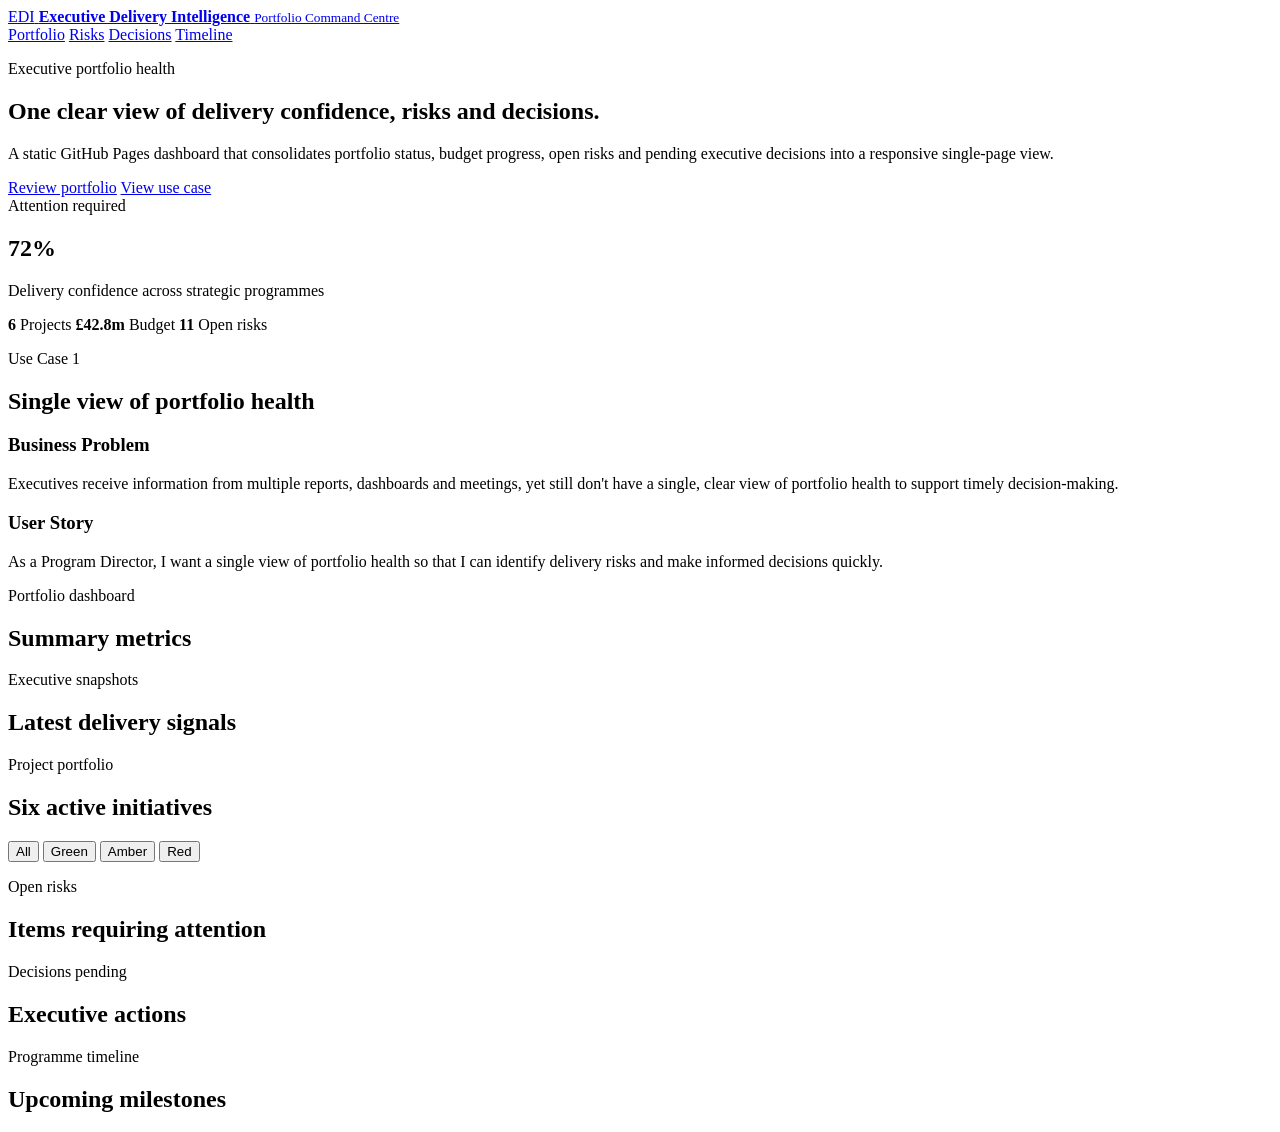
==== index.html @ 8d5a922e "Create index.html" ====
<!DOCTYPE html>
<html lang="en">
<head>
  <meta charset="UTF-8" />
  <meta name="viewport" content="width=device-width, initial-scale=1.0" />
  <title>Executive Delivery Intelligence</title>
  <link rel="preconnect" href="https://fonts.googleapis.com" />
  <link rel="preconnect" href="https://fonts.gstatic.com" crossorigin />
  <link href="https://fonts.googleapis.com/css2?family=Inter:wght@400;500;600;700;800&display=swap" rel="stylesheet" />
  <link rel="stylesheet" href="styles.css" />
</head>
<body>
  <div class="app-shell">
    <header class="executive-header">
      <nav class="top-nav" aria-label="Primary navigation">
        <a class="brand" href="#top" aria-label="Executive Delivery Intelligence home">
          <span class="brand-mark">EDI</span>
          <span>
            <strong>Executive Delivery Intelligence</strong>
            <small>Portfolio Command Centre</small>
          </span>
        </a>
        <div class="nav-links">
          <a href="#portfolio">Portfolio</a>
          <a href="#risks">Risks</a>
          <a href="#decisions">Decisions</a>
          <a href="#timeline">Timeline</a>
        </div>
      </nav>

      <section id="top" class="hero">
        <div class="hero-copy">
          <p class="eyebrow">Executive portfolio health</p>
          <h1>One clear view of delivery confidence, risks and decisions.</h1>
          <p class="hero-text">A static GitHub Pages dashboard that consolidates portfolio status, budget progress, open risks and pending executive decisions into a responsive single-page view.</p>
          <div class="hero-actions">
            <a class="button primary" href="#portfolio">Review portfolio</a>
            <a class="button secondary" href="#use-case">View use case</a>
          </div>
        </div>
        <aside class="hero-panel" aria-label="Executive health summary">
          <span class="status-pill amber">Attention required</span>
          <h2>72%</h2>
          <p>Delivery confidence across strategic programmes</p>
          <div class="mini-grid">
            <span><strong>6</strong> Projects</span>
            <span><strong>£42.8m</strong> Budget</span>
            <span><strong>11</strong> Open risks</span>
          </div>
        </aside>
      </section>
    </header>

    <main>
      <section id="use-case" class="use-case card">
        <div>
          <p class="eyebrow">Use Case 1</p>
          <h2>Single view of portfolio health</h2>
        </div>
        <div class="use-case-grid">
          <article>
            <h3>Business Problem</h3>
            <p>Executives receive information from multiple reports, dashboards and meetings, yet still don't have a single, clear view of portfolio health to support timely decision-making.</p>
          </article>
          <article>
            <h3>User Story</h3>
            <p>As a Program Director, I want a single view of portfolio health so that I can identify delivery risks and make informed decisions quickly.</p>
          </article>
        </div>
      </section>

      <section id="portfolio" class="section-block">
        <div class="section-heading">
          <p class="eyebrow">Portfolio dashboard</p>
          <h2>Summary metrics</h2>
        </div>
        <div id="summaryMetrics" class="metrics-grid" aria-live="polite"></div>
      </section>

      <section class="section-block">
        <div class="section-heading">
          <p class="eyebrow">Executive snapshots</p>
          <h2>Latest delivery signals</h2>
        </div>
        <div id="snapshotCards" class="snapshot-grid"></div>
      </section>

      <section class="section-block">
        <div class="section-heading with-actions">
          <div>
            <p class="eyebrow">Project portfolio</p>
            <h2>Six active initiatives</h2>
          </div>
          <div class="rag-tabs" role="tablist" aria-label="Filter projects by RAG status">
            <button class="tab active" type="button" data-filter="all">All</button>
            <button class="tab" type="button" data-filter="green">Green</button>
            <button class="tab" type="button" data-filter="amber">Amber</button>
            <button class="tab" type="button" data-filter="red">Red</button>
          </div>
        </div>
        <div id="projectCards" class="projects-grid"></div>
      </section>

      <section class="two-column">
        <section id="risks" class="card list-card">
          <div class="section-heading compact">
            <p class="eyebrow">Open risks</p>
            <h2>Items requiring attention</h2>
          </div>
          <div id="riskList" class="stacked-list"></div>
        </section>

        <section id="decisions" class="card list-card">
          <div class="section-heading compact">
            <p class="eyebrow">Decisions pending</p>
            <h2>Executive actions</h2>
          </div>
          <div id="decisionList" class="stacked-list"></div>
        </section>
      </section>

      <section id="timeline" class="section-block card">
        <div class="section-heading compact">
          <p class="eyebrow">Programme timeline</p>
          <h2>Upcoming milestones</h2>
        </div>
        <div id="timelineList" class="timeline"></div>
      </section>
    </main>
  </div>

  <script src="script.js"></script>
</body>
</html>
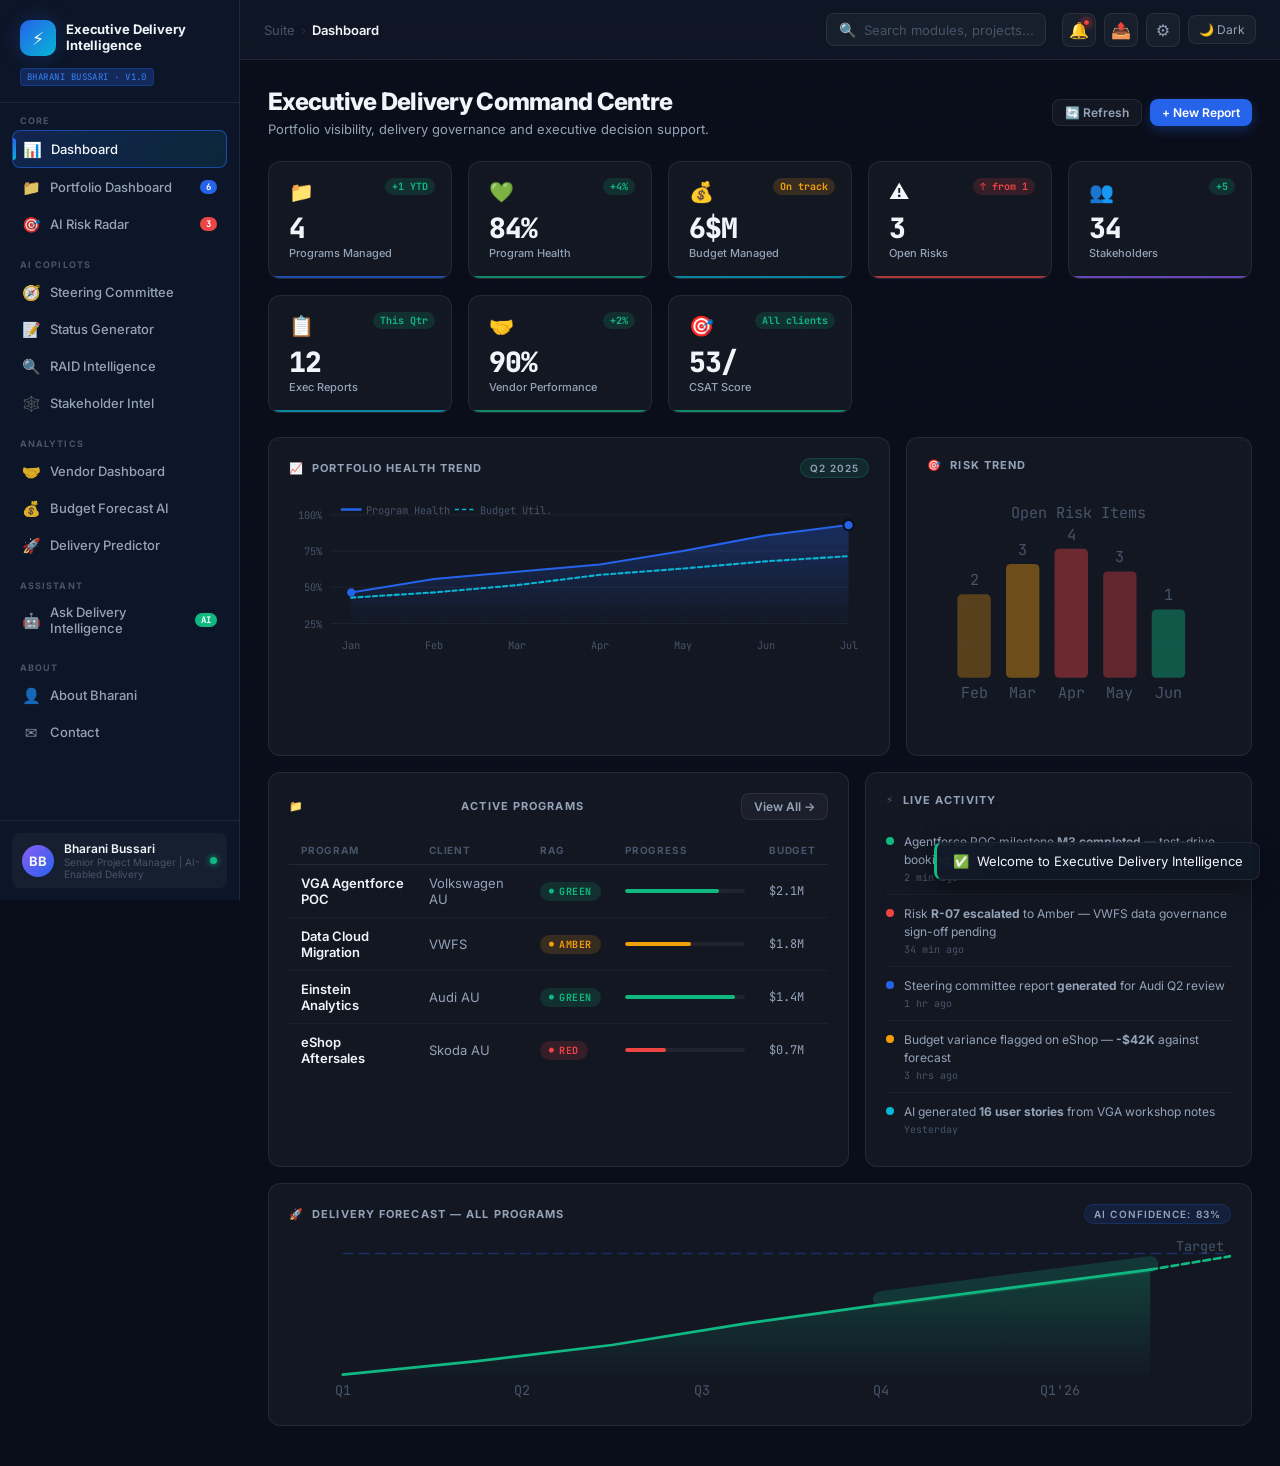
==== commit 636638f2: "Add files via upload" ====
--- a/index.html
+++ b/index.html
@@ -1,134 +1,3628 @@
 <!DOCTYPE html>
 <html lang="en">
 <head>
-  <meta charset="UTF-8" />
-  <meta name="viewport" content="width=device-width, initial-scale=1.0" />
-  <title>Executive Delivery Intelligence</title>
-  <link rel="preconnect" href="https://fonts.googleapis.com" />
-  <link rel="preconnect" href="https://fonts.gstatic.com" crossorigin />
-  <link href="https://fonts.googleapis.com/css2?family=Inter:wght@400;500;600;700;800&display=swap" rel="stylesheet" />
-  <link rel="stylesheet" href="styles.css" />
+<meta charset="UTF-8">
+<meta name="viewport" content="width=device-width, initial-scale=1.0">
+<title>Executive Delivery Intelligence | Bharani Bussari</title>
+<link rel="preconnect" href="https://fonts.googleapis.com">
+<link rel="preconnect" href="https://fonts.gstatic.com" crossorigin>
+<link href="https://fonts.googleapis.com/css2?family=Inter:wght@300;400;500;600;700;800&family=JetBrains+Mono:wght@400;500;700&display=swap" rel="stylesheet">
+<style>
+/* ============================================================
+   EXECUTIVE DELIVERY INTELLIGENCE
+   Design System — Token Definitions
+   ============================================================ */
+:root {
+  /* Palette */
+  --bg-base:        #0A0E1A;
+  --bg-surface:     #111827;
+  --bg-sidebar:     #0D1628;
+  --bg-card:        rgba(255,255,255,0.04);
+  --bg-card-hover:  rgba(255,255,255,0.07);
+  --bg-glass:       rgba(17, 24, 39, 0.8);
+  --border:         rgba(255,255,255,0.08);
+  --border-active:  rgba(37,99,235,0.6);
+
+  --primary:        #2563EB;
+  --primary-light:  #3B82F6;
+  --primary-glow:   rgba(37,99,235,0.25);
+  --accent:         #06B6D4;
+  --accent-glow:    rgba(6,182,212,0.2);
+  --success:        #10B981;
+  --warning:        #F59E0B;
+  --danger:         #EF4444;
+  --purple:         #8B5CF6;
+
+  /* Text */
+  --text-primary:   #F1F5F9;
+  --text-secondary: #94A3B8;
+  --text-muted:     #475569;
+  --text-accent:    #06B6D4;
+
+  /* Layout */
+  --sidebar-w:      240px;
+  --topbar-h:       60px;
+  --radius:         12px;
+  --radius-sm:      8px;
+  --radius-lg:      16px;
+
+  /* Transitions */
+  --transition:     0.2s ease;
+  --transition-slow: 0.4s ease;
+
+  /* Font */
+  --font-ui:        'Inter', system-ui, sans-serif;
+  --font-mono:      'JetBrains Mono', monospace;
+}
+
+/* ============================================================
+   RESET & BASE
+   ============================================================ */
+*, *::before, *::after { box-sizing: border-box; margin: 0; padding: 0; }
+html { scroll-behavior: smooth; }
+body {
+  font-family: var(--font-ui);
+  background: var(--bg-base);
+  color: var(--text-primary);
+  min-height: 100vh;
+  overflow-x: hidden;
+}
+
+/* Animated grid background */
+body::before {
+  content: '';
+  position: fixed;
+  inset: 0;
+  background-image:
+    linear-gradient(rgba(37,99,235,0.03) 1px, transparent 1px),
+    linear-gradient(90deg, rgba(37,99,235,0.03) 1px, transparent 1px);
+  background-size: 40px 40px;
+  z-index: 0;
+  pointer-events: none;
+}
+
+/* ============================================================
+   SIDEBAR
+   ============================================================ */
+.sidebar {
+  position: fixed;
+  top: 0; left: 0;
+  width: var(--sidebar-w);
+  height: 100vh;
+  background: var(--bg-sidebar);
+  border-right: 1px solid var(--border);
+  display: flex;
+  flex-direction: column;
+  z-index: 100;
+  overflow-y: auto;
+  overflow-x: hidden;
+  transition: transform var(--transition-slow);
+}
+
+/* Sidebar brand */
+.sidebar-brand {
+  padding: 20px 20px 16px;
+  border-bottom: 1px solid var(--border);
+  flex-shrink: 0;
+}
+.brand-logo {
+  display: flex;
+  align-items: center;
+  gap: 10px;
+  margin-bottom: 6px;
+}
+.brand-icon {
+  width: 36px; height: 36px;
+  background: linear-gradient(135deg, var(--primary), var(--accent));
+  border-radius: 10px;
+  display: flex; align-items: center; justify-content: center;
+  font-size: 18px;
+  flex-shrink: 0;
+  box-shadow: 0 0 20px var(--primary-glow);
+}
+.brand-name {
+  font-size: 13px;
+  font-weight: 700;
+  color: var(--text-primary);
+  line-height: 1.2;
+  letter-spacing: -0.01em;
+}
+.brand-sub {
+  font-size: 10px;
+  color: var(--text-muted);
+  letter-spacing: 0.05em;
+  text-transform: uppercase;
+  font-weight: 500;
+}
+.brand-tag {
+  display: inline-block;
+  font-size: 9px;
+  font-family: var(--font-mono);
+  background: var(--primary-glow);
+  color: var(--primary-light);
+  border: 1px solid rgba(37,99,235,0.3);
+  border-radius: 4px;
+  padding: 2px 6px;
+  margin-top: 6px;
+  letter-spacing: 0.05em;
+  text-transform: uppercase;
+}
+
+/* Nav sections */
+.nav-section {
+  padding: 12px 12px 4px;
+}
+.nav-section-label {
+  font-size: 9px;
+  font-weight: 700;
+  color: var(--text-muted);
+  letter-spacing: 0.12em;
+  text-transform: uppercase;
+  padding: 0 8px;
+  margin-bottom: 4px;
+}
+
+.nav-item {
+  display: flex;
+  align-items: center;
+  gap: 10px;
+  padding: 9px 10px;
+  border-radius: var(--radius-sm);
+  cursor: pointer;
+  transition: all var(--transition);
+  color: var(--text-secondary);
+  font-size: 13px;
+  font-weight: 500;
+  position: relative;
+  margin-bottom: 1px;
+  user-select: none;
+}
+.nav-item:hover {
+  background: var(--bg-card-hover);
+  color: var(--text-primary);
+}
+.nav-item.active {
+  background: linear-gradient(135deg, rgba(37,99,235,0.2), rgba(6,182,212,0.1));
+  color: var(--text-primary);
+  border: 1px solid var(--border-active);
+}
+.nav-item.active::before {
+  content: '';
+  position: absolute;
+  left: 0; top: 20%; bottom: 20%;
+  width: 3px;
+  background: linear-gradient(to bottom, var(--primary), var(--accent));
+  border-radius: 0 3px 3px 0;
+}
+.nav-icon {
+  width: 18px;
+  height: 18px;
+  display: flex;
+  align-items: center;
+  justify-content: center;
+  font-size: 15px;
+  flex-shrink: 0;
+  opacity: 0.85;
+}
+.nav-item.active .nav-icon { opacity: 1; }
+.nav-badge {
+  margin-left: auto;
+  background: var(--danger);
+  color: white;
+  font-size: 9px;
+  font-weight: 700;
+  padding: 1px 6px;
+  border-radius: 10px;
+  font-family: var(--font-mono);
+}
+.nav-badge.blue { background: var(--primary); }
+.nav-badge.green { background: var(--success); }
+
+/* Sidebar footer */
+.sidebar-footer {
+  margin-top: auto;
+  padding: 12px;
+  border-top: 1px solid var(--border);
+  flex-shrink: 0;
+}
+.user-card {
+  display: flex;
+  align-items: center;
+  gap: 10px;
+  padding: 8px 10px;
+  border-radius: var(--radius-sm);
+  background: var(--bg-card);
+  cursor: pointer;
+  transition: background var(--transition);
+}
+.user-card:hover { background: var(--bg-card-hover); }
+.user-avatar {
+  width: 32px; height: 32px;
+  border-radius: 50%;
+  background: linear-gradient(135deg, var(--purple), var(--primary));
+  display: flex; align-items: center; justify-content: center;
+  font-size: 13px;
+  font-weight: 700;
+  flex-shrink: 0;
+}
+.user-info { flex: 1; min-width: 0; }
+.user-name {
+  font-size: 12px;
+  font-weight: 600;
+  color: var(--text-primary);
+  white-space: nowrap;
+  overflow: hidden;
+  text-overflow: ellipsis;
+}
+.user-role {
+  font-size: 10px;
+  color: var(--text-muted);
+}
+.user-status {
+  width: 7px; height: 7px;
+  border-radius: 50%;
+  background: var(--success);
+  box-shadow: 0 0 6px var(--success);
+  flex-shrink: 0;
+}
+
+/* ============================================================
+   TOPBAR
+   ============================================================ */
+.topbar {
+  position: fixed;
+  top: 0;
+  left: var(--sidebar-w);
+  right: 0;
+  height: var(--topbar-h);
+  background: var(--bg-glass);
+  backdrop-filter: blur(12px);
+  -webkit-backdrop-filter: blur(12px);
+  border-bottom: 1px solid var(--border);
+  display: flex;
+  align-items: center;
+  padding: 0 24px;
+  gap: 16px;
+  z-index: 90;
+}
+
+.topbar-breadcrumb {
+  display: flex;
+  align-items: center;
+  gap: 6px;
+  font-size: 13px;
+  color: var(--text-muted);
+  flex: 1;
+}
+.breadcrumb-sep { opacity: 0.4; }
+.breadcrumb-current {
+  color: var(--text-primary);
+  font-weight: 600;
+}
+
+.topbar-search {
+  display: flex;
+  align-items: center;
+  gap: 8px;
+  background: var(--bg-card);
+  border: 1px solid var(--border);
+  border-radius: var(--radius-sm);
+  padding: 7px 12px;
+  width: 220px;
+  cursor: text;
+  transition: border-color var(--transition);
+}
+.topbar-search:focus-within { border-color: var(--primary); }
+.topbar-search input {
+  background: none;
+  border: none;
+  outline: none;
+  color: var(--text-primary);
+  font-family: var(--font-ui);
+  font-size: 13px;
+  width: 100%;
+}
+.topbar-search input::placeholder { color: var(--text-muted); }
+.search-icon { color: var(--text-muted); font-size: 14px; }
+
+.topbar-actions {
+  display: flex;
+  align-items: center;
+  gap: 8px;
+}
+.topbar-btn {
+  position: relative;
+  width: 34px; height: 34px;
+  border-radius: var(--radius-sm);
+  background: var(--bg-card);
+  border: 1px solid var(--border);
+  display: flex; align-items: center; justify-content: center;
+  cursor: pointer;
+  font-size: 16px;
+  transition: all var(--transition);
+  color: var(--text-secondary);
+}
+.topbar-btn:hover {
+  background: var(--bg-card-hover);
+  color: var(--text-primary);
+  border-color: var(--border-active);
+}
+.notif-dot {
+  position: absolute;
+  top: 5px; right: 5px;
+  width: 7px; height: 7px;
+  background: var(--danger);
+  border-radius: 50%;
+  border: 1.5px solid var(--bg-surface);
+  box-shadow: 0 0 6px var(--danger);
+}
+
+.dark-toggle {
+  display: flex;
+  align-items: center;
+  gap: 6px;
+  padding: 6px 10px;
+  border-radius: var(--radius-sm);
+  background: var(--bg-card);
+  border: 1px solid var(--border);
+  cursor: pointer;
+  font-size: 12px;
+  color: var(--text-secondary);
+  transition: all var(--transition);
+  font-family: var(--font-ui);
+}
+.dark-toggle:hover { color: var(--text-primary); border-color: var(--border-active); }
+
+/* ============================================================
+   MAIN CONTENT
+   ============================================================ */
+.main {
+  margin-left: var(--sidebar-w);
+  padding-top: var(--topbar-h);
+  min-height: 100vh;
+  position: relative;
+  z-index: 1;
+}
+
+.page {
+  display: none;
+  padding: 28px 28px 40px;
+  animation: pageIn 0.3s ease;
+}
+.page.active { display: block; }
+@keyframes pageIn {
+  from { opacity: 0; transform: translateY(8px); }
+  to   { opacity: 1; transform: translateY(0); }
+}
+
+/* Page header */
+.page-header {
+  margin-bottom: 24px;
+}
+.page-title {
+  font-size: 24px;
+  font-weight: 800;
+  color: var(--text-primary);
+  letter-spacing: -0.03em;
+  line-height: 1.2;
+}
+.page-subtitle {
+  font-size: 13px;
+  color: var(--text-secondary);
+  margin-top: 4px;
+}
+
+/* ============================================================
+   CARDS
+   ============================================================ */
+.card {
+  background: var(--bg-card);
+  border: 1px solid var(--border);
+  border-radius: var(--radius);
+  padding: 20px;
+  transition: all var(--transition);
+  position: relative;
+  overflow: hidden;
+}
+.card:hover {
+  border-color: rgba(255,255,255,0.12);
+  background: var(--bg-card-hover);
+}
+.card-title {
+  font-size: 11px;
+  font-weight: 700;
+  letter-spacing: 0.1em;
+  text-transform: uppercase;
+  color: var(--text-muted);
+  margin-bottom: 16px;
+  display: flex;
+  align-items: center;
+  gap: 8px;
+}
+.card-title span { color: var(--text-secondary); }
+
+/* ============================================================
+   KPI CARDS
+   ============================================================ */
+.kpi-grid {
+  display: grid;
+  grid-template-columns: repeat(auto-fill, minmax(180px, 1fr));
+  gap: 16px;
+  margin-bottom: 24px;
+}
+
+.kpi-card {
+  background: var(--bg-card);
+  border: 1px solid var(--border);
+  border-radius: var(--radius);
+  padding: 18px 20px;
+  position: relative;
+  overflow: hidden;
+  transition: all var(--transition);
+  cursor: default;
+}
+.kpi-card::after {
+  content: '';
+  position: absolute;
+  bottom: 0; left: 0; right: 0;
+  height: 2px;
+  background: var(--kpi-color, var(--primary));
+  border-radius: 0 0 var(--radius) var(--radius);
+  opacity: 0.7;
+}
+.kpi-card:hover {
+  border-color: var(--kpi-color, var(--primary));
+  transform: translateY(-1px);
+  box-shadow: 0 8px 24px rgba(0,0,0,0.3);
+}
+.kpi-icon {
+  font-size: 20px;
+  margin-bottom: 10px;
+  display: block;
+}
+.kpi-value {
+  font-size: 28px;
+  font-weight: 800;
+  font-family: var(--font-mono);
+  color: var(--text-primary);
+  letter-spacing: -0.03em;
+  line-height: 1;
+  margin-bottom: 4px;
+}
+.kpi-label {
+  font-size: 11px;
+  color: var(--text-secondary);
+  font-weight: 500;
+}
+.kpi-trend {
+  position: absolute;
+  top: 16px; right: 16px;
+  font-size: 10px;
+  font-family: var(--font-mono);
+  font-weight: 700;
+  padding: 2px 7px;
+  border-radius: 10px;
+}
+.kpi-trend.up { background: rgba(16,185,129,0.15); color: var(--success); }
+.kpi-trend.down { background: rgba(239,68,68,0.15); color: var(--danger); }
+.kpi-trend.flat { background: rgba(245,158,11,0.15); color: var(--warning); }
+
+/* Pulse animation on active KPI */
+.kpi-card.pulse-blue {
+  --kpi-color: var(--primary);
+  animation: pulseBorder 3s ease-in-out infinite;
+}
+@keyframes pulseBorder {
+  0%, 100% { box-shadow: 0 0 0 0 rgba(37,99,235,0); }
+  50%       { box-shadow: 0 0 0 4px rgba(37,99,235,0.1); }
+}
+
+/* ============================================================
+   GRID LAYOUTS
+   ============================================================ */
+.grid-2 { display: grid; grid-template-columns: 1fr 1fr; gap: 16px; }
+.grid-3 { display: grid; grid-template-columns: 1fr 1fr 1fr; gap: 16px; }
+.grid-7030 { display: grid; grid-template-columns: 1.8fr 1fr; gap: 16px; }
+.grid-6040 { display: grid; grid-template-columns: 3fr 2fr; gap: 16px; }
+
+/* ============================================================
+   RAG STATUS
+   ============================================================ */
+.rag {
+  display: inline-flex;
+  align-items: center;
+  gap: 5px;
+  font-size: 10px;
+  font-weight: 700;
+  padding: 3px 9px;
+  border-radius: 20px;
+  font-family: var(--font-mono);
+  letter-spacing: 0.05em;
+}
+.rag::before {
+  content: '●';
+  font-size: 8px;
+}
+.rag.green { background: rgba(16,185,129,0.15); color: var(--success); }
+.rag.amber { background: rgba(245,158,11,0.15); color: var(--warning); }
+.rag.red   { background: rgba(239,68,68,0.15); color: var(--danger); }
+
+/* ============================================================
+   BUTTONS
+   ============================================================ */
+.btn {
+  display: inline-flex;
+  align-items: center;
+  gap: 6px;
+  padding: 8px 16px;
+  border-radius: var(--radius-sm);
+  font-family: var(--font-ui);
+  font-size: 13px;
+  font-weight: 600;
+  cursor: pointer;
+  transition: all var(--transition);
+  border: none;
+  outline: none;
+  text-decoration: none;
+}
+.btn-primary {
+  background: var(--primary);
+  color: white;
+  box-shadow: 0 4px 12px rgba(37,99,235,0.3);
+}
+.btn-primary:hover {
+  background: var(--primary-light);
+  box-shadow: 0 6px 20px rgba(37,99,235,0.4);
+  transform: translateY(-1px);
+}
+.btn-ghost {
+  background: var(--bg-card);
+  color: var(--text-secondary);
+  border: 1px solid var(--border);
+}
+.btn-ghost:hover {
+  background: var(--bg-card-hover);
+  color: var(--text-primary);
+  border-color: var(--border-active);
+}
+.btn-accent {
+  background: rgba(6,182,212,0.15);
+  color: var(--accent);
+  border: 1px solid rgba(6,182,212,0.3);
+}
+.btn-accent:hover {
+  background: rgba(6,182,212,0.25);
+}
+.btn-sm { padding: 5px 12px; font-size: 12px; }
+.btn-lg { padding: 11px 22px; font-size: 14px; }
+.btn:focus-visible,
+.nav-item:focus-visible,
+.project-card:focus-visible,
+.filter-tab:focus-visible,
+.prompt-template-btn:focus-visible {
+  outline: 2px solid var(--primary-light);
+  outline-offset: 2px;
+}
+
+/* ============================================================
+   CHARTS (SVG-based, no libraries)
+   ============================================================ */
+.chart-wrap {
+  width: 100%;
+  overflow: hidden;
+  border-radius: var(--radius-sm);
+}
+.chart-label {
+  font-size: 10px;
+  font-family: var(--font-mono);
+  fill: var(--text-muted);
+}
+.chart-line {
+  fill: none;
+  stroke-width: 2;
+  stroke-linecap: round;
+  stroke-linejoin: round;
+}
+
+/* Mini sparkline */
+.sparkline { display: inline-block; vertical-align: middle; }
+
+/* ============================================================
+   TABLE
+   ============================================================ */
+.data-table {
+  width: 100%;
+  border-collapse: collapse;
+  font-size: 13px;
+}
+.data-table th {
+  text-align: left;
+  padding: 8px 12px;
+  font-size: 10px;
+  font-weight: 700;
+  letter-spacing: 0.08em;
+  text-transform: uppercase;
+  color: var(--text-muted);
+  border-bottom: 1px solid var(--border);
+}
+.data-table td {
+  padding: 10px 12px;
+  border-bottom: 1px solid rgba(255,255,255,0.04);
+  color: var(--text-secondary);
+  vertical-align: middle;
+}
+.data-table tr:last-child td { border-bottom: none; }
+.data-table tr:hover td {
+  background: var(--bg-card);
+  color: var(--text-primary);
+}
+.data-table .td-primary { color: var(--text-primary); font-weight: 600; }
+.data-table .td-mono { font-family: var(--font-mono); font-size: 12px; }
+
+/* ============================================================
+   PROGRESS BAR
+   ============================================================ */
+.progress-bar {
+  width: 100%;
+  height: 4px;
+  background: rgba(255,255,255,0.06);
+  border-radius: 4px;
+  overflow: hidden;
+}
+.progress-fill {
+  height: 100%;
+  border-radius: 4px;
+  transition: width 1s ease;
+}
+
+/* ============================================================
+   INPUT / TEXTAREA
+   ============================================================ */
+.form-group { margin-bottom: 14px; }
+.form-label {
+  display: block;
+  font-size: 11px;
+  font-weight: 700;
+  color: var(--text-secondary);
+  letter-spacing: 0.05em;
+  text-transform: uppercase;
+  margin-bottom: 6px;
+}
+.form-input,
+.form-textarea,
+.form-select {
+  width: 100%;
+  background: rgba(255,255,255,0.04);
+  border: 1px solid var(--border);
+  border-radius: var(--radius-sm);
+  color: var(--text-primary);
+  font-family: var(--font-ui);
+  font-size: 13px;
+  padding: 9px 12px;
+  outline: none;
+  transition: border-color var(--transition);
+  resize: vertical;
+}
+.form-input:focus,
+.form-textarea:focus,
+.form-select:focus {
+  border-color: var(--primary);
+  box-shadow: 0 0 0 3px var(--primary-glow);
+}
+.form-input::placeholder,
+.form-textarea::placeholder { color: var(--text-muted); }
+.form-select option { background: var(--bg-surface); }
+.form-textarea { min-height: 90px; }
+
+/* ============================================================
+   TAGS / CHIPS
+   ============================================================ */
+.chip {
+  display: inline-flex;
+  align-items: center;
+  gap: 4px;
+  padding: 3px 9px;
+  border-radius: 20px;
+  font-size: 10px;
+  font-weight: 600;
+  border: 1px solid;
+}
+.chip-blue  { background: rgba(37,99,235,0.12); color: var(--primary-light); border-color: rgba(37,99,235,0.2); }
+.chip-cyan  { background: rgba(6,182,212,0.12); color: var(--accent); border-color: rgba(6,182,212,0.2); }
+.chip-green { background: rgba(16,185,129,0.12); color: var(--success); border-color: rgba(16,185,129,0.2); }
+.chip-amber { background: rgba(245,158,11,0.12); color: var(--warning); border-color: rgba(245,158,11,0.2); }
+.chip-red   { background: rgba(239,68,68,0.12); color: var(--danger); border-color: rgba(239,68,68,0.2); }
+.chip-purple{ background: rgba(139,92,246,0.12); color: var(--purple); border-color: rgba(139,92,246,0.2); }
+
+/* ============================================================
+   AI THINKING ANIMATION
+   ============================================================ */
+.ai-thinking {
+  display: flex;
+  align-items: center;
+  gap: 8px;
+  color: var(--text-accent);
+  font-size: 12px;
+  font-family: var(--font-mono);
+}
+.dots span {
+  display: inline-block;
+  width: 5px; height: 5px;
+  border-radius: 50%;
+  background: var(--accent);
+  animation: dotBounce 1.2s ease-in-out infinite;
+}
+.dots span:nth-child(2) { animation-delay: 0.15s; }
+.dots span:nth-child(3) { animation-delay: 0.3s; }
+@keyframes dotBounce {
+  0%, 80%, 100% { transform: scale(0.6); opacity: 0.4; }
+  40%           { transform: scale(1); opacity: 1; }
+}
+
+/* ============================================================
+   OUTPUT BLOCK (AI responses)
+   ============================================================ */
+.output-block {
+  background: rgba(6,182,212,0.05);
+  border: 1px solid rgba(6,182,212,0.15);
+  border-left: 3px solid var(--accent);
+  border-radius: 0 var(--radius-sm) var(--radius-sm) 0;
+  padding: 16px 18px;
+  font-size: 13px;
+  color: var(--text-primary);
+  line-height: 1.7;
+}
+.output-block h4 {
+  font-size: 11px;
+  font-weight: 700;
+  letter-spacing: 0.08em;
+  text-transform: uppercase;
+  color: var(--accent);
+  margin-bottom: 8px;
+}
+
+/* ============================================================
+   NOTIFICATIONS / TOAST
+   ============================================================ */
+#toast-container {
+  position: fixed;
+  bottom: 20px;
+  right: 20px;
+  z-index: 9999;
+  display: flex;
+  flex-direction: column;
+  gap: 8px;
+}
+.toast {
+  background: var(--bg-glass);
+  backdrop-filter: blur(12px);
+  border: 1px solid var(--border);
+  border-radius: var(--radius-sm);
+  padding: 10px 16px;
+  font-size: 13px;
+  color: var(--text-primary);
+  display: flex;
+  align-items: center;
+  gap: 8px;
+  animation: toastIn 0.3s ease;
+  min-width: 240px;
+  box-shadow: 0 8px 24px rgba(0,0,0,0.4);
+}
+@keyframes toastIn {
+  from { opacity: 0; transform: translateX(20px); }
+  to   { opacity: 1; transform: translateX(0); }
+}
+.toast.success { border-left: 3px solid var(--success); }
+.toast.error   { border-left: 3px solid var(--danger); }
+.toast.info    { border-left: 3px solid var(--primary); }
+
+/* ============================================================
+   MOBILE TOGGLE
+   ============================================================ */
+.mobile-menu-btn {
+  display: none;
+  position: fixed;
+  top: 14px; left: 14px;
+  z-index: 200;
+  width: 36px; height: 36px;
+  border-radius: var(--radius-sm);
+  background: var(--bg-surface);
+  border: 1px solid var(--border);
+  align-items: center; justify-content: center;
+  cursor: pointer;
+  font-size: 18px;
+}
+.sidebar-overlay {
+  display: none;
+  position: fixed;
+  inset: 0;
+  background: rgba(0,0,0,0.6);
+  z-index: 99;
+  backdrop-filter: blur(2px);
+}
+
+/* ============================================================
+   RESPONSIVE
+   ============================================================ */
+@media (max-width: 900px) {
+  .grid-2 { grid-template-columns: 1fr; }
+  .grid-3 { grid-template-columns: 1fr 1fr; }
+  .grid-7030, .grid-6040 { grid-template-columns: 1fr; }
+  .kpi-grid { grid-template-columns: repeat(2, 1fr); }
+  .project-cards-grid { grid-template-columns: 1fr !important; }
+}
+@media (max-width: 640px) {
+  .sidebar {
+    transform: translateX(-100%);
+    z-index: 110;
+  }
+  .sidebar.open { transform: translateX(0); }
+  .sidebar-overlay.open { display: block; }
+  .mobile-menu-btn { display: flex; }
+  .main { margin-left: 0; }
+  .topbar { left: 0; padding-left: 56px; }
+  .kpi-grid { grid-template-columns: 1fr 1fr; }
+  .page { padding: 20px 16px 32px; }
+  .topbar-search { display: none; }
+  .grid-3 { grid-template-columns: 1fr; }
+  .portfolio-toolbar { flex-direction: column; align-items: stretch; }
+  .project-meta-grid { grid-template-columns: 1fr 1fr; }
+}
+
+/* ============================================================
+   SCROLLBAR
+   ============================================================ */
+::-webkit-scrollbar { width: 5px; height: 5px; }
+::-webkit-scrollbar-track { background: transparent; }
+::-webkit-scrollbar-thumb { background: rgba(255,255,255,0.1); border-radius: 10px; }
+::-webkit-scrollbar-thumb:hover { background: rgba(255,255,255,0.2); }
+
+/* ============================================================
+   DASHBOARD SPECIFIC
+   ============================================================ */
+.activity-item {
+  display: flex;
+  align-items: flex-start;
+  gap: 10px;
+  padding: 10px 0;
+  border-bottom: 1px solid rgba(255,255,255,0.04);
+}
+.activity-item:last-child { border-bottom: none; }
+.activity-dot {
+  width: 8px; height: 8px;
+  border-radius: 50%;
+  margin-top: 4px;
+  flex-shrink: 0;
+}
+.activity-text { font-size: 12px; color: var(--text-secondary); line-height: 1.5; }
+.activity-time { font-size: 10px; color: var(--text-muted); font-family: var(--font-mono); margin-top: 2px; }
+
+/* Coming soon state */
+.coming-soon {
+  display: flex;
+  flex-direction: column;
+  align-items: center;
+  justify-content: center;
+  padding: 80px 20px;
+  text-align: center;
+  gap: 16px;
+}
+.coming-soon-icon { font-size: 48px; }
+.coming-soon h3 {
+  font-size: 18px;
+  font-weight: 700;
+  color: var(--text-primary);
+}
+.coming-soon p {
+  font-size: 13px;
+  color: var(--text-secondary);
+  max-width: 340px;
+  line-height: 1.6;
+}
+
+/* Divider */
+.divider {
+  height: 1px;
+  background: var(--border);
+  margin: 20px 0;
+}
+
+/* Flex utilities */
+.flex { display: flex; }
+.flex-center { display: flex; align-items: center; justify-content: center; }
+.flex-between { display: flex; align-items: center; justify-content: space-between; }
+.gap-8 { gap: 8px; }
+.gap-12 { gap: 12px; }
+.mt-4 { margin-top: 4px; }
+.mt-8 { margin-top: 8px; }
+.mt-12 { margin-top: 12px; }
+.mt-16 { margin-top: 16px; }
+.mb-16 { margin-bottom: 16px; }
+
+/* Score ring */
+.score-ring-wrap {
+  display: flex;
+  flex-direction: column;
+  align-items: center;
+  gap: 6px;
+}
+.score-ring-label {
+  font-size: 11px;
+  color: var(--text-muted);
+  text-align: center;
+}
+
+/* Text */
+.text-success { color: var(--success); }
+.text-danger  { color: var(--danger); }
+.text-warning { color: var(--warning); }
+.text-accent  { color: var(--accent); }
+.text-muted   { color: var(--text-muted); }
+.text-mono    { font-family: var(--font-mono); }
+.text-sm      { font-size: 12px; }
+.text-xs      { font-size: 10px; }
+.font-bold    { font-weight: 700; }
+
+/* ============================================================
+   PROMPT TEMPLATE BUTTONS (Ask Delivery Intelligence page)
+   ============================================================ */
+.prompt-template-btn {
+  display: block;
+  width: 100%;
+  text-align: left;
+  background: var(--bg-card);
+  border: 1px solid var(--border);
+  border-radius: var(--radius-sm);
+  padding: 8px 12px;
+  color: var(--text-secondary);
+  font-family: var(--font-ui);
+  font-size: 12px;
+  font-weight: 500;
+  cursor: pointer;
+  transition: all var(--transition);
+  line-height: 1.4;
+}
+.prompt-template-btn:hover {
+  background: var(--bg-card-hover);
+  color: var(--text-primary);
+  border-color: var(--border-active);
+  transform: translateX(2px);
+}
+
+/* AI Chat message bubbles */
+.msg-user {
+  display: flex;
+  gap: 10px;
+  align-items: flex-start;
+  flex-direction: row-reverse;
+}
+.msg-user .msg-bubble {
+  background: linear-gradient(135deg, rgba(37,99,235,0.25), rgba(6,182,212,0.15));
+  border: 1px solid rgba(37,99,235,0.3);
+  border-radius: 10px 0 10px 10px;
+}
+.msg-ai {
+  display: flex;
+  gap: 10px;
+  align-items: flex-start;
+}
+.msg-ai .msg-bubble {
+  background: rgba(37,99,235,0.08);
+  border: 1px solid rgba(37,99,235,0.15);
+  border-radius: 0 10px 10px 10px;
+}
+.msg-bubble {
+  padding: 10px 14px;
+  max-width: 88%;
+  font-size: 12px;
+  color: var(--text-primary);
+  line-height: 1.65;
+}
+.msg-avatar {
+  width: 28px; height: 28px;
+  border-radius: 50%;
+  display: flex; align-items: center; justify-content: center;
+  font-size: 13px;
+  flex-shrink: 0;
+}
+.msg-time {
+  font-size: 10px;
+  color: var(--text-muted);
+  margin-top: 5px;
+  font-family: var(--font-mono);
+}
+
+/* Output section styling inside modules */
+.ai-output-section { margin-top: 16px; }
+.ai-output-section h3 {
+  font-size: 13px;
+  font-weight: 700;
+  color: var(--text-primary);
+  margin-bottom: 10px;
+  padding-bottom: 8px;
+  border-bottom: 1px solid var(--border);
+}
+.ai-output-section h4 {
+  font-size: 11px;
+  font-weight: 700;
+  color: var(--accent);
+  text-transform: uppercase;
+  letter-spacing: 0.08em;
+  margin: 12px 0 6px;
+}
+.ai-output-section p, .ai-output-section li {
+  font-size: 12px;
+  color: var(--text-secondary);
+  line-height: 1.7;
+}
+.ai-output-section ul { padding-left: 16px; }
+.ai-output-section li { margin-bottom: 4px; }
+.ai-rag-header {
+  display: flex;
+  align-items: center;
+  gap: 12px;
+  padding: 12px 16px;
+  background: var(--bg-base);
+  border-radius: var(--radius-sm);
+  margin-bottom: 14px;
+  border: 1px solid var(--border);
+}
+
+/* ============================================================
+   PORTFOLIO DASHBOARD — ENHANCED
+   ============================================================ */
+.portfolio-toolbar {
+  display: flex;
+  align-items: center;
+  justify-content: space-between;
+  flex-wrap: wrap;
+  gap: 12px;
+  margin-bottom: 18px;
+}
+.filter-tabs { display: flex; gap: 6px; flex-wrap: wrap; }
+.filter-tab {
+  font-size: 12px;
+  font-weight: 600;
+  padding: 7px 14px;
+  border-radius: var(--radius-sm);
+  border: 1px solid var(--border);
+  background: var(--bg-card);
+  color: var(--text-secondary);
+  cursor: pointer;
+  transition: all var(--transition);
+  font-family: var(--font-ui);
+}
+.filter-tab:hover { border-color: var(--border-active); color: var(--text-primary); }
+.filter-tab.active {
+  background: linear-gradient(135deg, var(--primary), var(--accent));
+  color: #fff;
+  border-color: transparent;
+}
+
+.project-cards-grid {
+  display: grid;
+  grid-template-columns: repeat(2, 1fr);
+  gap: 16px;
+  margin-bottom: 24px;
+}
+
+.project-card {
+  display: flex;
+  flex-direction: column;
+  cursor: pointer;
+}
+.project-card:hover { border-color: var(--border-active); }
+
+.project-card-head {
+  display: flex;
+  align-items: flex-start;
+  justify-content: space-between;
+  gap: 12px;
+  margin-bottom: 4px;
+}
+.project-card-title { font-size: 15px; font-weight: 700; color: var(--text-primary); line-height: 1.3; }
+.project-card-client { font-size: 11px; color: var(--text-muted); margin-top: 3px; }
+
+.project-meta-grid {
+  display: grid;
+  grid-template-columns: 1fr 1fr;
+  gap: 10px 16px;
+  margin: 14px 0;
+}
+.pm-item { display: flex; flex-direction: column; gap: 2px; }
+.pm-item .pm-label { font-size: 10px; font-weight: 700; letter-spacing: 0.06em; text-transform: uppercase; color: var(--text-muted); }
+.pm-item .pm-value { font-size: 12px; font-weight: 600; color: var(--text-primary); font-family: var(--font-mono); }
+.pm-item .pm-value.plain { font-family: var(--font-ui); font-weight: 500; }
+
+.sprint-dots { display: flex; gap: 4px; align-items: center; }
+.sdot { width: 11px; height: 11px; border-radius: 3px; background: var(--border); }
+.sdot.done { background: var(--primary); }
+.sdot.active { background: var(--accent); }
+
+.budget-row { grid-column: 1 / -1; }
+.budget-row-labels { display: flex; justify-content: space-between; font-size: 11px; color: var(--text-secondary); margin-bottom: 5px; }
+
+.project-highlight {
+  font-size: 12px;
+  color: var(--text-secondary);
+  line-height: 1.6;
+  padding-top: 12px;
+  border-top: 1px solid var(--border);
+}
+.project-footer {
+  display: flex;
+  gap: 10px;
+  flex-wrap: wrap;
+  align-items: center;
+  justify-content: space-between;
+  margin-top: 14px;
+  padding-top: 12px;
+  border-top: 1px solid var(--border);
+}
+.footer-badges { display: flex; gap: 8px; flex-wrap: wrap; }
+.footer-badge {
+  font-size: 10px;
+  font-weight: 700;
+  padding: 3px 9px;
+  border-radius: 10px;
+  font-family: var(--font-mono);
+}
+.footer-badge.ok   { background: rgba(16,185,129,0.15); color: var(--success); }
+.footer-badge.warn { background: rgba(245,158,11,0.15); color: var(--warning); }
+.footer-badge.crit { background: rgba(239,68,68,0.15); color: var(--danger); }
+.footer-badge.info { background: rgba(37,99,235,0.15); color: var(--primary-light); }
+
+.empty-portfolio-state {
+  grid-column: 1 / -1;
+  display: flex;
+  flex-direction: column;
+  align-items: center;
+  justify-content: center;
+  padding: 60px 20px;
+  text-align: center;
+  gap: 10px;
+  color: var(--text-secondary);
+  border: 1px dashed var(--border);
+  border-radius: var(--radius);
+}
+
+/* Timeline */
+.timeline-scroll { overflow-x: auto; }
+.timeline-table { width: 100%; border-collapse: collapse; min-width: 640px; }
+.timeline-table th {
+  text-align: left;
+  padding: 6px 10px;
+  font-size: 10px;
+  font-weight: 700;
+  letter-spacing: 0.08em;
+  text-transform: uppercase;
+  color: var(--text-muted);
+  border-bottom: 1px solid var(--border);
+}
+.timeline-table td {
+  padding: 9px 10px;
+  border-bottom: 1px solid rgba(255,255,255,0.04);
+  font-size: 12px;
+  color: var(--text-secondary);
+  vertical-align: middle;
+}
+.tl-track {
+  position: relative;
+  height: 20px;
+  background: var(--bg-base);
+  border-radius: 4px;
+  border: 1px solid var(--border);
+}
+.tl-fill { position: absolute; top: 0; bottom: 0; border-radius: 4px; opacity: 0.85; }
+.tl-today-marker { position: absolute; top: -3px; bottom: -3px; width: 2px; background: var(--danger); z-index: 2; }
+.tl-today-marker::before {
+  content: 'TODAY';
+  position: absolute;
+  top: -14px; left: 50%;
+  transform: translateX(-50%);
+  font-size: 8px;
+  font-weight: 700;
+  color: var(--danger);
+  letter-spacing: 0.08em;
+  white-space: nowrap;
+}
+
+/* Modal */
+.edi-modal-overlay {
+  position: fixed;
+  inset: 0;
+  background: rgba(5,8,16,0.72);
+  backdrop-filter: blur(3px);
+  z-index: 500;
+  display: flex;
+  align-items: center;
+  justify-content: center;
+  padding: 20px;
+}
+.edi-modal {
+  background: var(--bg-surface);
+  border: 1px solid var(--border);
+  border-radius: var(--radius-lg);
+  max-width: 540px;
+  width: 100%;
+  max-height: 85vh;
+  overflow-y: auto;
+  box-shadow: 0 20px 60px rgba(0,0,0,0.5);
+}
+.edi-modal-head {
+  display: flex;
+  align-items: flex-start;
+  justify-content: space-between;
+  gap: 12px;
+  padding: 20px 22px;
+  border-bottom: 1px solid var(--border);
+  position: sticky;
+  top: 0;
+  background: var(--bg-surface);
+}
+.edi-modal-close {
+  background: var(--bg-card);
+  border: 1px solid var(--border);
+  color: var(--text-secondary);
+  width: 30px; height: 30px;
+  border-radius: var(--radius-sm);
+  cursor: pointer;
+  font-size: 16px;
+  flex-shrink: 0;
+}
+.edi-modal-close:hover { color: var(--text-primary); border-color: var(--border-active); }
+.edi-modal-body { padding: 20px 22px; display: flex; flex-direction: column; gap: 12px; }
+.edi-detail-row { display: flex; gap: 10px; }
+.edi-detail-label { font-size: 10px; font-weight: 700; letter-spacing: 0.08em; text-transform: uppercase; color: var(--text-muted); min-width: 110px; padding-top: 1px; }
+.edi-detail-value { font-size: 12px; color: var(--text-primary); flex: 1; line-height: 1.6; }
+
+</style>
 </head>
 <body>
-  <div class="app-shell">
-    <header class="executive-header">
-      <nav class="top-nav" aria-label="Primary navigation">
-        <a class="brand" href="#top" aria-label="Executive Delivery Intelligence home">
-          <span class="brand-mark">EDI</span>
-          <span>
-            <strong>Executive Delivery Intelligence</strong>
-            <small>Portfolio Command Centre</small>
-          </span>
-        </a>
-        <div class="nav-links">
-          <a href="#portfolio">Portfolio</a>
-          <a href="#risks">Risks</a>
-          <a href="#decisions">Decisions</a>
-          <a href="#timeline">Timeline</a>
-        </div>
-      </nav>
-
-      <section id="top" class="hero">
-        <div class="hero-copy">
-          <p class="eyebrow">Executive portfolio health</p>
-          <h1>One clear view of delivery confidence, risks and decisions.</h1>
-          <p class="hero-text">A static GitHub Pages dashboard that consolidates portfolio status, budget progress, open risks and pending executive decisions into a responsive single-page view.</p>
-          <div class="hero-actions">
-            <a class="button primary" href="#portfolio">Review portfolio</a>
-            <a class="button secondary" href="#use-case">View use case</a>
-          </div>
-        </div>
-        <aside class="hero-panel" aria-label="Executive health summary">
-          <span class="status-pill amber">Attention required</span>
-          <h2>72%</h2>
-          <p>Delivery confidence across strategic programmes</p>
-          <div class="mini-grid">
-            <span><strong>6</strong> Projects</span>
-            <span><strong>£42.8m</strong> Budget</span>
-            <span><strong>11</strong> Open risks</span>
-          </div>
-        </aside>
-      </section>
-    </header>
-
-    <main>
-      <section id="use-case" class="use-case card">
+
+<!-- Mobile menu overlay -->
+<div class="sidebar-overlay" id="sidebarOverlay" onclick="closeSidebar()"></div>
+<button class="mobile-menu-btn" onclick="toggleSidebar()" aria-label="Toggle navigation menu">☰</button>
+
+<!-- ============================================================
+     SIDEBAR
+     ============================================================ -->
+<aside class="sidebar" id="sidebar" aria-label="Primary navigation">
+
+  <!-- Brand -->
+  <div class="sidebar-brand">
+    <div class="brand-logo">
+      <div class="brand-icon" aria-hidden="true">⚡</div>
+      <div>
+        <div class="brand-name">Executive Delivery<br>Intelligence</div>
+      </div>
+    </div>
+    <div class="brand-tag">Bharani Bussari · v1.0</div>
+  </div>
+
+  <!-- Nav: Core -->
+  <div class="nav-section">
+    <div class="nav-section-label">Core</div>
+    <div class="nav-item active" onclick="navigate('dashboard', this)" role="button" tabindex="0" onkeydown="if(event.key==='Enter'||event.key===' '){event.preventDefault();navigate('dashboard', this);}">
+      <span class="nav-icon" aria-hidden="true">📊</span>
+      <span>Dashboard</span>
+    </div>
+    <div class="nav-item" onclick="navigate('portfolio', this)" role="button" tabindex="0" onkeydown="if(event.key==='Enter'||event.key===' '){event.preventDefault();navigate('portfolio', this);}">
+      <span class="nav-icon" aria-hidden="true">📁</span>
+      <span>Portfolio Dashboard</span>
+      <span class="nav-badge blue">6</span>
+    </div>
+    <div class="nav-item" onclick="navigate('risk', this)" role="button" tabindex="0" onkeydown="if(event.key==='Enter'||event.key===' '){event.preventDefault();navigate('risk', this);}">
+      <span class="nav-icon" aria-hidden="true">🎯</span>
+      <span>AI Risk Radar</span>
+      <span class="nav-badge">3</span>
+    </div>
+  </div>
+
+  <!-- Nav: AI Copilots -->
+  <div class="nav-section">
+    <div class="nav-section-label">AI Copilots</div>
+    <div class="nav-item" onclick="navigate('steering', this)" role="button" tabindex="0" onkeydown="if(event.key==='Enter'||event.key===' '){event.preventDefault();navigate('steering', this);}">
+      <span class="nav-icon" aria-hidden="true">🧭</span>
+      <span>Steering Committee</span>
+    </div>
+    <div class="nav-item" onclick="navigate('statusgen', this)" role="button" tabindex="0" onkeydown="if(event.key==='Enter'||event.key===' '){event.preventDefault();navigate('statusgen', this);}">
+      <span class="nav-icon" aria-hidden="true">📝</span>
+      <span>Status Generator</span>
+    </div>
+    <div class="nav-item" onclick="navigate('raid', this)" role="button" tabindex="0" onkeydown="if(event.key==='Enter'||event.key===' '){event.preventDefault();navigate('raid', this);}">
+      <span class="nav-icon" aria-hidden="true">🔍</span>
+      <span>RAID Intelligence</span>
+    </div>
+    <div class="nav-item" onclick="navigate('stakeholder', this)" role="button" tabindex="0" onkeydown="if(event.key==='Enter'||event.key===' '){event.preventDefault();navigate('stakeholder', this);}">
+      <span class="nav-icon" aria-hidden="true">🕸️</span>
+      <span>Stakeholder Intel</span>
+    </div>
+  </div>
+
+  <!-- Nav: Analytics -->
+  <div class="nav-section">
+    <div class="nav-section-label">Analytics</div>
+    <div class="nav-item" onclick="navigate('vendor', this)" role="button" tabindex="0" onkeydown="if(event.key==='Enter'||event.key===' '){event.preventDefault();navigate('vendor', this);}">
+      <span class="nav-icon" aria-hidden="true">🤝</span>
+      <span>Vendor Dashboard</span>
+    </div>
+    <div class="nav-item" onclick="navigate('budget', this)" role="button" tabindex="0" onkeydown="if(event.key==='Enter'||event.key===' '){event.preventDefault();navigate('budget', this);}">
+      <span class="nav-icon" aria-hidden="true">💰</span>
+      <span>Budget Forecast AI</span>
+    </div>
+    <div class="nav-item" onclick="navigate('delivery', this)" role="button" tabindex="0" onkeydown="if(event.key==='Enter'||event.key===' '){event.preventDefault();navigate('delivery', this);}">
+      <span class="nav-icon" aria-hidden="true">🚀</span>
+      <span>Delivery Predictor</span>
+    </div>
+  </div>
+
+  <!-- Nav: Assistant -->
+  <div class="nav-section">
+    <div class="nav-section-label">Assistant</div>
+    <div class="nav-item" onclick="navigate('askpd', this)" role="button" tabindex="0" onkeydown="if(event.key==='Enter'||event.key===' '){event.preventDefault();navigate('askpd', this);}">
+      <span class="nav-icon" aria-hidden="true">🤖</span>
+      <span>Ask Delivery Intelligence</span>
+      <span class="nav-badge green">AI</span>
+    </div>
+  </div>
+
+  <!-- Nav: About -->
+  <div class="nav-section">
+    <div class="nav-section-label">About</div>
+    <div class="nav-item" onclick="navigate('about', this)" role="button" tabindex="0" onkeydown="if(event.key==='Enter'||event.key===' '){event.preventDefault();navigate('about', this);}">
+      <span class="nav-icon" aria-hidden="true">👤</span>
+      <span>About Bharani</span>
+    </div>
+    <div class="nav-item" onclick="navigate('contact', this)" role="button" tabindex="0" onkeydown="if(event.key==='Enter'||event.key===' '){event.preventDefault();navigate('contact', this);}">
+      <span class="nav-icon" aria-hidden="true">✉️</span>
+      <span>Contact</span>
+    </div>
+  </div>
+
+  <!-- Footer -->
+  <div class="sidebar-footer">
+    <div class="user-card">
+      <div class="user-avatar" aria-hidden="true">BB</div>
+      <div class="user-info">
+        <div class="user-name">Bharani Bussari</div>
+        <div class="user-role">Senior Project Manager | AI-Enabled Delivery</div>
+      </div>
+      <div class="user-status" aria-hidden="true"></div>
+    </div>
+  </div>
+
+</aside>
+
+<!-- ============================================================
+     TOPBAR
+     ============================================================ -->
+<header class="topbar">
+  <nav class="topbar-breadcrumb" aria-label="Breadcrumb">
+    <span>Suite</span>
+    <span class="breadcrumb-sep" aria-hidden="true">›</span>
+    <span class="breadcrumb-current" id="breadcrumbCurrent">Dashboard</span>
+  </nav>
+
+  <div class="topbar-search">
+    <span class="search-icon" aria-hidden="true">🔍</span>
+    <input type="text" placeholder="Search modules, projects..." id="globalSearch" aria-label="Search modules and projects">
+  </div>
+
+  <div class="topbar-actions">
+    <div class="topbar-btn" title="Notifications" role="button" tabindex="0" aria-label="Notifications: 3 new risk alerts" onclick="showToast('3 new risk alerts flagged by AI', 'error')" onkeydown="if(event.key==='Enter'||event.key===' '){event.preventDefault();showToast('3 new risk alerts flagged by AI', 'error');}">
+      🔔
+      <span class="notif-dot" aria-hidden="true"></span>
+    </div>
+    <div class="topbar-btn" title="Export" role="button" tabindex="0" aria-label="Export dashboard data" onclick="showToast('Exporting dashboard data...', 'info')" onkeydown="if(event.key==='Enter'||event.key===' '){event.preventDefault();showToast('Exporting dashboard data...', 'info');}">📤</div>
+    <div class="topbar-btn" title="Settings" role="button" tabindex="0" aria-label="Settings">⚙️</div>
+    <button class="dark-toggle" onclick="showToast('Light mode coming soon', 'info')">🌙 Dark</button>
+  </div>
+</header>
+
+<!-- ============================================================
+     MAIN CONTENT
+     ============================================================ -->
+<main class="main">
+
+  <!-- ========================
+       PAGE: DASHBOARD
+       ======================== -->
+  <section class="page active" id="page-dashboard">
+    <div class="page-header flex-between">
+      <div>
+        <h1 class="page-title">Executive Delivery Command Centre</h1>
+        <div class="page-subtitle">Portfolio visibility, delivery governance and executive decision support.</div>
+      </div>
+      <div class="flex gap-8">
+        <button class="btn btn-ghost btn-sm" onclick="showToast('Refreshing data...', 'info')">🔄 Refresh</button>
+        <button class="btn btn-primary btn-sm" onclick="navigate('steering', document.querySelector('[onclick*=steering]'))">+ New Report</button>
+      </div>
+    </div>
+
+    <!-- KPI Row -->
+    <div class="kpi-grid">
+      <div class="kpi-card pulse-blue" style="--kpi-color:var(--primary)">
+        <span class="kpi-icon" aria-hidden="true">📁</span>
+        <div class="kpi-value">4</div>
+        <div class="kpi-label">Programs Managed</div>
+        <span class="kpi-trend up">+1 YTD</span>
+      </div>
+      <div class="kpi-card" style="--kpi-color:var(--success)">
+        <span class="kpi-icon" aria-hidden="true">💚</span>
+        <div class="kpi-value">87<span style="font-size:16px;color:var(--text-muted)">%</span></div>
+        <div class="kpi-label">Program Health</div>
+        <span class="kpi-trend up">+4%</span>
+      </div>
+      <div class="kpi-card" style="--kpi-color:var(--accent)">
+        <span class="kpi-icon" aria-hidden="true">💰</span>
+        <div class="kpi-value">$6M</div>
+        <div class="kpi-label">Budget Managed</div>
+        <span class="kpi-trend flat">On track</span>
+      </div>
+      <div class="kpi-card" style="--kpi-color:var(--danger)">
+        <span class="kpi-icon" aria-hidden="true">⚠️</span>
+        <div class="kpi-value">3</div>
+        <div class="kpi-label">Open Risks</div>
+        <span class="kpi-trend down">↑ from 1</span>
+      </div>
+      <div class="kpi-card" style="--kpi-color:var(--purple)">
+        <span class="kpi-icon" aria-hidden="true">👥</span>
+        <div class="kpi-value">35</div>
+        <div class="kpi-label">Stakeholders</div>
+        <span class="kpi-trend up">+5</span>
+      </div>
+      <div class="kpi-card" style="--kpi-color:var(--accent)">
+        <span class="kpi-icon" aria-hidden="true">📋</span>
+        <div class="kpi-value">12</div>
+        <div class="kpi-label">Exec Reports</div>
+        <span class="kpi-trend up">This Qtr</span>
+      </div>
+      <div class="kpi-card" style="--kpi-color:var(--success)">
+        <span class="kpi-icon" aria-hidden="true">🤝</span>
+        <div class="kpi-value">94<span style="font-size:16px;color:var(--text-muted)">%</span></div>
+        <div class="kpi-label">Vendor Performance</div>
+        <span class="kpi-trend up">+2%</span>
+      </div>
+      <div class="kpi-card" style="--kpi-color:var(--success)">
+        <span class="kpi-icon" aria-hidden="true">🎯</span>
+        <div class="kpi-value">5/5</div>
+        <div class="kpi-label">CSAT Score</div>
+        <span class="kpi-trend up">All clients</span>
+      </div>
+    </div>
+
+    <!-- Charts Row -->
+    <div class="grid-7030 mb-16">
+      <!-- Portfolio Health Chart -->
+      <div class="card">
+        <div class="card-title">📈 <span>Portfolio Health Trend</span> <span class="chip chip-green" style="margin-left:auto">Q2 2025</span></div>
+        <svg class="chart-wrap" viewBox="0 0 560 160" xmlns="http://www.w3.org/2000/svg" role="img" aria-label="Portfolio health trend line chart, trending upward from 63 percent in January to 89 percent in July">
+          <defs>
+            <linearGradient id="healthGrad" x1="0" y1="0" x2="0" y2="1">
+              <stop offset="0%" stop-color="#2563EB" stop-opacity="0.3"/>
+              <stop offset="100%" stop-color="#2563EB" stop-opacity="0"/>
+            </linearGradient>
+          </defs>
+          <!-- Grid lines -->
+          <line x1="40" y1="20" x2="540" y2="20" stroke="rgba(255,255,255,0.05)" stroke-width="1"/>
+          <line x1="40" y1="55" x2="540" y2="55" stroke="rgba(255,255,255,0.05)" stroke-width="1"/>
+          <line x1="40" y1="90" x2="540" y2="90" stroke="rgba(255,255,255,0.05)" stroke-width="1"/>
+          <line x1="40" y1="125" x2="540" y2="125" stroke="rgba(255,255,255,0.05)" stroke-width="1"/>
+          <!-- Y labels -->
+          <text x="32" y="24" class="chart-label" text-anchor="end">100%</text>
+          <text x="32" y="59" class="chart-label" text-anchor="end">75%</text>
+          <text x="32" y="94" class="chart-label" text-anchor="end">50%</text>
+          <text x="32" y="129" class="chart-label" text-anchor="end">25%</text>
+          <!-- Health line: values across Jan-Jun -->
+          <path d="M60,95 L140,82 L220,75 L300,68 L380,55 L460,40 L540,30"
+                class="chart-line" stroke="#2563EB" stroke-width="2.5"/>
+          <!-- Fill area -->
+          <path d="M60,95 L140,82 L220,75 L300,68 L380,55 L460,40 L540,30 L540,130 L60,130 Z"
+                fill="url(#healthGrad)"/>
+          <!-- Second line: Budget utilisation -->
+          <path d="M60,100 L140,95 L220,88 L300,78 L380,72 L460,65 L540,60"
+                class="chart-line" stroke="#06B6D4" stroke-width="1.5" stroke-dasharray="4,3"/>
+          <!-- X labels -->
+          <text x="60"  y="150" class="chart-label" text-anchor="middle">Jan</text>
+          <text x="140" y="150" class="chart-label" text-anchor="middle">Feb</text>
+          <text x="220" y="150" class="chart-label" text-anchor="middle">Mar</text>
+          <text x="300" y="150" class="chart-label" text-anchor="middle">Apr</text>
+          <text x="380" y="150" class="chart-label" text-anchor="middle">May</text>
+          <text x="460" y="150" class="chart-label" text-anchor="middle">Jun</text>
+          <text x="540" y="150" class="chart-label" text-anchor="middle">Jul</text>
+          <!-- Dots -->
+          <circle cx="60" cy="95" r="4" fill="#2563EB"/>
+          <circle cx="540" cy="30" r="5" fill="#2563EB" stroke="#0A0E1A" stroke-width="2"/>
+          <!-- Legend -->
+          <line x1="50" y1="15" x2="70" y2="15" stroke="#2563EB" stroke-width="2.5"/>
+          <text x="74" y="19" class="chart-label" font-size="9">Program Health</text>
+          <line x1="160" y1="15" x2="180" y2="15" stroke="#06B6D4" stroke-width="1.5" stroke-dasharray="4,3"/>
+          <text x="184" y="19" class="chart-label" font-size="9">Budget Util.</text>
+        </svg>
+      </div>
+
+      <!-- Risk Trend -->
+      <div class="card">
+        <div class="card-title">🎯 <span>Risk Trend</span></div>
+        <svg class="chart-wrap" viewBox="0 0 200 160" xmlns="http://www.w3.org/2000/svg" role="img" aria-label="Open risk items bar chart by month, February through June">
+          <defs>
+            <linearGradient id="riskGrad" x1="0" y1="0" x2="0" y2="1">
+              <stop offset="0%" stop-color="#EF4444" stop-opacity="0.2"/>
+              <stop offset="100%" stop-color="#EF4444" stop-opacity="0"/>
+            </linearGradient>
+          </defs>
+          <!-- Bars -->
+          <rect x="20"  y="70"  width="22" height="55" rx="3" fill="rgba(245,158,11,0.3)"/>
+          <rect x="52"  y="50"  width="22" height="75" rx="3" fill="rgba(245,158,11,0.4)"/>
+          <rect x="84"  y="40"  width="22" height="85" rx="3" fill="rgba(239,68,68,0.4)"/>
+          <rect x="116" y="55"  width="22" height="70" rx="3" fill="rgba(239,68,68,0.35)"/>
+          <rect x="148" y="80"  width="22" height="45" rx="3" fill="rgba(16,185,129,0.4)"/>
+          <!-- Labels -->
+          <text x="31"  y="138" class="chart-label" text-anchor="middle" font-size="9">Feb</text>
+          <text x="63"  y="138" class="chart-label" text-anchor="middle" font-size="9">Mar</text>
+          <text x="95"  y="138" class="chart-label" text-anchor="middle" font-size="9">Apr</text>
+          <text x="127" y="138" class="chart-label" text-anchor="middle" font-size="9">May</text>
+          <text x="159" y="138" class="chart-label" text-anchor="middle" font-size="9">Jun</text>
+          <!-- Values -->
+          <text x="31"  y="64"  class="chart-label" text-anchor="middle" font-size="9" fill="#F59E0B">2</text>
+          <text x="63"  y="44"  class="chart-label" text-anchor="middle" font-size="9" fill="#F59E0B">3</text>
+          <text x="95"  y="34"  class="chart-label" text-anchor="middle" font-size="9" fill="#EF4444">4</text>
+          <text x="127" y="49"  class="chart-label" text-anchor="middle" font-size="9" fill="#EF4444">3</text>
+          <text x="159" y="74"  class="chart-label" text-anchor="middle" font-size="9" fill="#10B981">1</text>
+          <text x="100" y="20" class="chart-label" text-anchor="middle" font-size="10">Open Risk Items</text>
+        </svg>
+      </div>
+    </div>
+
+    <!-- Active Projects + Activity -->
+    <div class="grid-6040">
+      <!-- Active projects table -->
+      <div class="card">
+        <div class="card-title flex-between">
+          📁 <span>Active Programs</span>
+          <button class="btn btn-ghost btn-sm" onclick="navigate('portfolio', document.querySelector('[onclick*=portfolio]'))">View All →</button>
+        </div>
+        <table class="data-table">
+          <thead>
+            <tr>
+              <th scope="col">Program</th>
+              <th scope="col">Client</th>
+              <th scope="col">RAG</th>
+              <th scope="col">Progress</th>
+              <th scope="col">Budget</th>
+            </tr>
+          </thead>
+          <tbody>
+            <tr>
+              <td class="td-primary">VGA Agentforce POC</td>
+              <td>Volkswagen AU</td>
+              <td><span class="rag green">GREEN</span></td>
+              <td>
+                <div class="progress-bar" role="progressbar" aria-valuenow="78" aria-valuemin="0" aria-valuemax="100" aria-label="Progress 78 percent" style="width:120px">
+                  <div class="progress-fill" style="width:78%;background:var(--success)"></div>
+                </div>
+              </td>
+              <td class="td-mono">$2.1M</td>
+            </tr>
+            <tr>
+              <td class="td-primary">Data Cloud Migration</td>
+              <td>VWFS</td>
+              <td><span class="rag amber">AMBER</span></td>
+              <td>
+                <div class="progress-bar" role="progressbar" aria-valuenow="55" aria-valuemin="0" aria-valuemax="100" aria-label="Progress 55 percent" style="width:120px">
+                  <div class="progress-fill" style="width:55%;background:var(--warning)"></div>
+                </div>
+              </td>
+              <td class="td-mono">$1.8M</td>
+            </tr>
+            <tr>
+              <td class="td-primary">Einstein Analytics</td>
+              <td>Audi AU</td>
+              <td><span class="rag green">GREEN</span></td>
+              <td>
+                <div class="progress-bar" role="progressbar" aria-valuenow="92" aria-valuemin="0" aria-valuemax="100" aria-label="Progress 92 percent" style="width:120px">
+                  <div class="progress-fill" style="width:92%;background:var(--success)"></div>
+                </div>
+              </td>
+              <td class="td-mono">$1.4M</td>
+            </tr>
+            <tr>
+              <td class="td-primary">eShop Aftersales</td>
+              <td>Skoda AU</td>
+              <td><span class="rag red">RED</span></td>
+              <td>
+                <div class="progress-bar" role="progressbar" aria-valuenow="34" aria-valuemin="0" aria-valuemax="100" aria-label="Progress 34 percent" style="width:120px">
+                  <div class="progress-fill" style="width:34%;background:var(--danger)"></div>
+                </div>
+              </td>
+              <td class="td-mono">$0.7M</td>
+            </tr>
+          </tbody>
+        </table>
+      </div>
+
+      <!-- Activity Feed -->
+      <div class="card">
+        <div class="card-title">⚡ <span>Live Activity</span></div>
+        <div class="activity-item">
+          <div class="activity-dot" style="background:var(--success)" aria-hidden="true"></div>
+          <div>
+            <div class="activity-text">Agentforce POC milestone <strong>M3 completed</strong> — test-drive booking live</div>
+            <div class="activity-time">2 min ago</div>
+          </div>
+        </div>
+        <div class="activity-item">
+          <div class="activity-dot" style="background:var(--danger)" aria-hidden="true"></div>
+          <div>
+            <div class="activity-text">Risk <strong>R-07 escalated</strong> to Amber — VWFS data governance sign-off pending</div>
+            <div class="activity-time">34 min ago</div>
+          </div>
+        </div>
+        <div class="activity-item">
+          <div class="activity-dot" style="background:var(--primary)" aria-hidden="true"></div>
+          <div>
+            <div class="activity-text">Steering committee report <strong>generated</strong> for Audi Q2 review</div>
+            <div class="activity-time">1 hr ago</div>
+          </div>
+        </div>
+        <div class="activity-item">
+          <div class="activity-dot" style="background:var(--warning)" aria-hidden="true"></div>
+          <div>
+            <div class="activity-text">Budget variance flagged on eShop — <strong>-$42K</strong> against forecast</div>
+            <div class="activity-time">3 hrs ago</div>
+          </div>
+        </div>
+        <div class="activity-item">
+          <div class="activity-dot" style="background:var(--accent)" aria-hidden="true"></div>
+          <div>
+            <div class="activity-text">AI generated <strong>16 user stories</strong> from VGA workshop notes</div>
+            <div class="activity-time">Yesterday</div>
+          </div>
+        </div>
+      </div>
+    </div>
+
+    <!-- Delivery Forecast mini -->
+    <div class="card mt-16">
+      <div class="card-title">🚀 <span>Delivery Forecast — All Programs</span>
+        <span class="chip chip-blue" style="margin-left:auto">AI Confidence: 83%</span>
+      </div>
+      <svg class="chart-wrap" viewBox="0 0 700 120" xmlns="http://www.w3.org/2000/svg" role="img" aria-label="Delivery burnup forecast chart across quarters, trending toward target">
+        <defs>
+          <linearGradient id="forecastGrad" x1="0" y1="0" x2="0" y2="1">
+            <stop offset="0%" stop-color="#10B981" stop-opacity="0.25"/>
+            <stop offset="100%" stop-color="#10B981" stop-opacity="0"/>
+          </linearGradient>
+        </defs>
+        <!-- Actual burnup -->
+        <path d="M40,100 L140,90 L240,78 L340,62 L440,48 L540,35 L640,22"
+              class="chart-line" stroke="#10B981" stroke-width="2"/>
+        <path d="M40,100 L140,90 L240,78 L340,62 L440,48 L540,35 L640,22 L640,105 L40,105 Z"
+              fill="url(#forecastGrad)"/>
+        <!-- Forecast continuation (dashed) -->
+        <path d="M640,22 L700,12" class="chart-line" stroke="#10B981" stroke-width="2" stroke-dasharray="5,3"/>
+        <!-- Target line -->
+        <line x1="40" y1="10" x2="700" y2="10" stroke="rgba(37,99,235,0.3)" stroke-width="1" stroke-dasharray="8,4"/>
+        <text x="695" y="8" class="chart-label" text-anchor="end" font-size="9" fill="#2563EB">Target</text>
+        <!-- X labels -->
+        <text x="40"  y="115" class="chart-label" text-anchor="middle" font-size="9">Q1</text>
+        <text x="173" y="115" class="chart-label" text-anchor="middle" font-size="9">Q2</text>
+        <text x="307" y="115" class="chart-label" text-anchor="middle" font-size="9">Q3</text>
+        <text x="440" y="115" class="chart-label" text-anchor="middle" font-size="9">Q4</text>
+        <text x="573" y="115" class="chart-label" text-anchor="middle" font-size="9">Q1'26</text>
+        <!-- Confidence band -->
+        <path d="M440,44 L640,18" stroke="rgba(16,185,129,0.2)" stroke-width="12" stroke-linecap="round"/>
+      </svg>
+    </div>
+  </section>
+
+  <!-- ========================
+       PAGE: PORTFOLIO (Enhanced)
+       ======================== -->
+  <section class="page" id="page-portfolio">
+    <div class="page-header flex-between">
+      <div>
+        <h1 class="page-title">Portfolio Dashboard</h1>
+        <div class="page-subtitle">Reporting period: 16–28 June 2026 · Last updated just now · 6 active projects</div>
+      </div>
+      <div class="flex gap-8">
+        <button class="btn btn-ghost btn-sm" onclick="refreshPortfolio()">🔄 Refresh</button>
+        <button class="btn btn-ghost btn-sm" onclick="exportPortfolioCSV()">📤 Export Portfolio</button>
+        <button class="btn btn-primary btn-sm" onclick="showAddProjectModal()">+ Add Project</button>
+      </div>
+    </div>
+
+    <!-- Executive Summary Metrics -->
+    <div class="kpi-grid" id="portfolioKPIGrid" style="grid-template-columns:repeat(4,1fr)">
+      <div class="kpi-card" style="--kpi-color:var(--primary)">
+        <span class="kpi-icon" aria-hidden="true">📁</span>
+        <div class="kpi-value">6</div>
+        <div class="kpi-label">Total Projects</div>
+      </div>
+      <div class="kpi-card" style="--kpi-color:var(--success)">
+        <span class="kpi-icon" aria-hidden="true">💚</span>
+        <div class="kpi-value">4</div>
+        <div class="kpi-label">Green Projects</div>
+      </div>
+      <div class="kpi-card" style="--kpi-color:var(--warning)">
+        <span class="kpi-icon" aria-hidden="true">🟡</span>
+        <div class="kpi-value">1</div>
+        <div class="kpi-label">Amber Projects</div>
+      </div>
+      <div class="kpi-card" style="--kpi-color:var(--danger)">
+        <span class="kpi-icon" aria-hidden="true">🔴</span>
+        <div class="kpi-value">1</div>
+        <div class="kpi-label">Red Projects</div>
+      </div>
+      <div class="kpi-card" style="--kpi-color:var(--accent)">
+        <span class="kpi-icon" aria-hidden="true">💰</span>
+        <div class="kpi-value">$1.92M</div>
+        <div class="kpi-label">Total Portfolio Budget</div>
+      </div>
+      <div class="kpi-card" style="--kpi-color:var(--primary)">
+        <span class="kpi-icon" aria-hidden="true">📊</span>
+        <div class="kpi-value">68<span style="font-size:16px;color:var(--text-muted)">%</span></div>
+        <div class="kpi-label">Budget Consumed</div>
+      </div>
+      <div class="kpi-card" style="--kpi-color:var(--danger)">
+        <span class="kpi-icon" aria-hidden="true">⚠️</span>
+        <div class="kpi-value">4</div>
+        <div class="kpi-label">Open Risks</div>
+      </div>
+      <div class="kpi-card" style="--kpi-color:var(--warning)">
+        <span class="kpi-icon" aria-hidden="true">🗳️</span>
+        <div class="kpi-value">2</div>
+        <div class="kpi-label">Decisions Pending</div>
+      </div>
+    </div>
+
+    <!-- Filters + Search -->
+    <div class="portfolio-toolbar">
+      <div class="filter-tabs" role="tablist" aria-label="Filter projects by RAG status">
+        <button class="filter-tab active" id="ftab-all" onclick="setPortfolioFilter('all', this)" role="tab" aria-selected="true">All Projects</button>
+        <button class="filter-tab" id="ftab-green" onclick="setPortfolioFilter('green', this)" role="tab" aria-selected="false">Green</button>
+        <button class="filter-tab" id="ftab-amber" onclick="setPortfolioFilter('amber', this)" role="tab" aria-selected="false">Amber</button>
+        <button class="filter-tab" id="ftab-red" onclick="setPortfolioFilter('red', this)" role="tab" aria-selected="false">Red</button>
+      </div>
+      <input type="text" class="form-input" style="max-width:240px" placeholder="🔍 Search projects..." id="portfolioSearchInput" aria-label="Search projects by name or client" oninput="setPortfolioSearch(this.value)">
+    </div>
+
+    <!-- Project Cards Grid -->
+    <div id="portfolioGrid" class="project-cards-grid" aria-live="polite"></div>
+
+    <!-- Programme Timeline -->
+    <div class="card">
+      <div class="card-title">🗓️ <span>Programme Timeline</span> <span class="chip chip-blue" style="margin-left:auto">Jan 2026 – Apr 2027</span></div>
+      <div class="timeline-scroll">
+        <table class="timeline-table">
+          <thead>
+            <tr>
+              <th scope="col">Project</th>
+              <th scope="col">Start</th>
+              <th scope="col">Go-Live</th>
+              <th scope="col">Timeline</th>
+            </tr>
+          </thead>
+          <tbody id="portfolioTimelineBody"></tbody>
+        </table>
+      </div>
+    </div>
+  </section>
+
+  <!-- ========================
+       PAGE: RISK RADAR (Phase 2)
+       ======================== -->
+  <section class="page" id="page-risk">
+    <div class="page-header flex-between">
+      <div>
+        <div class="page-title">AI Risk Radar</div>
+        <div class="page-subtitle">Interactive heat map · Probability/impact matrix · AI mitigation engine</div>
+      </div>
+      <div class="flex gap-8">
+        <button class="btn btn-ghost btn-sm" onclick="showToast('Exporting RAID log as CSV...','info')">📤 Export RAID</button>
+        <button class="btn btn-primary btn-sm" onclick="showToast('Risk logging coming in next update','info')">+ Log Risk</button>
+      </div>
+    </div>
+    <div class="grid-6040" style="margin-bottom:20px">
+      <div class="card">
+        <div class="card-title">🎯 <span>Risk Heat Map — Plotted Active Risks</span></div>
+        <svg viewBox="0 0 480 360" xmlns="http://www.w3.org/2000/svg" style="width:100%" role="img" aria-label="Probability by impact risk heat map with three active risks plotted">
+          <text x="14" y="190" fill="#475569" font-size="10" font-family="Inter" text-anchor="middle" transform="rotate(-90,14,190)">PROBABILITY</text>
+          <text x="290" y="355" fill="#475569" font-size="10" font-family="Inter" text-anchor="middle">IMPACT →</text>
+          <rect x="40" y="20" width="80" height="60" rx="4" fill="rgba(245,158,11,0.25)"/>
+          <rect x="128" y="20" width="80" height="60" rx="4" fill="rgba(245,158,11,0.35)"/>
+          <rect x="216" y="20" width="80" height="60" rx="4" fill="rgba(239,68,68,0.35)"/>
+          <rect x="304" y="20" width="80" height="60" rx="4" fill="rgba(239,68,68,0.5)"/>
+          <rect x="392" y="20" width="68" height="60" rx="4" fill="rgba(239,68,68,0.65)"/>
+          <rect x="40" y="88" width="80" height="60" rx="4" fill="rgba(16,185,129,0.2)"/>
+          <rect x="128" y="88" width="80" height="60" rx="4" fill="rgba(245,158,11,0.25)"/>
+          <rect x="216" y="88" width="80" height="60" rx="4" fill="rgba(245,158,11,0.35)"/>
+          <rect x="304" y="88" width="80" height="60" rx="4" fill="rgba(239,68,68,0.45)"/>
+          <rect x="392" y="88" width="68" height="60" rx="4" fill="rgba(239,68,68,0.55)"/>
+          <rect x="40" y="156" width="80" height="60" rx="4" fill="rgba(16,185,129,0.15)"/>
+          <rect x="128" y="156" width="80" height="60" rx="4" fill="rgba(16,185,129,0.2)"/>
+          <rect x="216" y="156" width="80" height="60" rx="4" fill="rgba(245,158,11,0.3)"/>
+          <rect x="304" y="156" width="80" height="60" rx="4" fill="rgba(245,158,11,0.4)"/>
+          <rect x="392" y="156" width="68" height="60" rx="4" fill="rgba(239,68,68,0.4)"/>
+          <rect x="40" y="224" width="80" height="60" rx="4" fill="rgba(16,185,129,0.1)"/>
+          <rect x="128" y="224" width="80" height="60" rx="4" fill="rgba(16,185,129,0.15)"/>
+          <rect x="216" y="224" width="80" height="60" rx="4" fill="rgba(16,185,129,0.2)"/>
+          <rect x="304" y="224" width="80" height="60" rx="4" fill="rgba(245,158,11,0.25)"/>
+          <rect x="392" y="224" width="68" height="60" rx="4" fill="rgba(245,158,11,0.35)"/>
+          <rect x="40" y="292" width="80" height="50" rx="4" fill="rgba(16,185,129,0.08)"/>
+          <rect x="128" y="292" width="80" height="50" rx="4" fill="rgba(16,185,129,0.1)"/>
+          <rect x="216" y="292" width="80" height="50" rx="4" fill="rgba(16,185,129,0.15)"/>
+          <rect x="304" y="292" width="80" height="50" rx="4" fill="rgba(16,185,129,0.2)"/>
+          <rect x="392" y="292" width="68" height="50" rx="4" fill="rgba(245,158,11,0.2)"/>
+          <circle cx="344" cy="50" r="13" fill="#EF4444" opacity="0.9"/>
+          <text x="344" y="55" fill="white" font-size="9" font-weight="700" text-anchor="middle">R01</text>
+          <circle cx="256" cy="118" r="13" fill="#F59E0B" opacity="0.9"/>
+          <text x="256" y="123" fill="white" font-size="9" font-weight="700" text-anchor="middle">R02</text>
+          <circle cx="344" cy="186" r="13" fill="#F59E0B" opacity="0.9"/>
+          <text x="344" y="191" fill="white" font-size="9" font-weight="700" text-anchor="middle">R03</text>
+          <text x="30" y="55"  fill="#475569" font-size="9" text-anchor="end">5</text>
+          <text x="30" y="123" fill="#475569" font-size="9" text-anchor="end">4</text>
+          <text x="30" y="191" fill="#475569" font-size="9" text-anchor="end">3</text>
+          <text x="30" y="259" fill="#475569" font-size="9" text-anchor="end">2</text>
+          <text x="30" y="322" fill="#475569" font-size="9" text-anchor="end">1</text>
+          <text x="80"  y="350" fill="#475569" font-size="9" text-anchor="middle">1</text>
+          <text x="168" y="350" fill="#475569" font-size="9" text-anchor="middle">2</text>
+          <text x="256" y="350" fill="#475569" font-size="9" text-anchor="middle">3</text>
+          <text x="344" y="350" fill="#475569" font-size="9" text-anchor="middle">4</text>
+          <text x="424" y="350" fill="#475569" font-size="9" text-anchor="middle">5</text>
+        </svg>
+      </div>
+      <div style="display:flex;flex-direction:column;gap:14px">
+        <div class="kpi-card" style="--kpi-color:var(--danger)"><span class="kpi-icon" aria-hidden="true">🔴</span><div class="kpi-value">1</div><div class="kpi-label">Critical Risks</div></div>
+        <div class="kpi-card" style="--kpi-color:var(--warning)"><span class="kpi-icon" aria-hidden="true">🟡</span><div class="kpi-value">2</div><div class="kpi-label">High Risks</div></div>
+        <div class="kpi-card" style="--kpi-color:var(--success)"><span class="kpi-icon" aria-hidden="true">🟢</span><div class="kpi-value">0</div><div class="kpi-label">Low Risks</div></div>
+        <div class="card" style="background:rgba(6,182,212,0.05);border-color:rgba(6,182,212,0.2)">
+          <div class="card-title" style="color:var(--accent)">🤖 AI Priority Action</div>
+          <p style="font-size:12px;color:var(--text-secondary);line-height:1.6">R-01 is your critical path blocker. Escalate to Sponsor today with a pre-agreed 5-day extension protocol to avoid R-03 budget cascade. AI confidence: 91%.</p>
+        </div>
+      </div>
+    </div>
+    <div class="card">
+      <div class="card-title">🗂️ <span>Risk Register</span></div>
+      <table class="data-table">
+        <thead><tr><th scope="col">ID</th><th scope="col">Risk Description</th><th scope="col">Program</th><th scope="col">P</th><th scope="col">I</th><th scope="col">Score</th><th scope="col">Owner</th><th scope="col">AI Mitigation</th><th scope="col">Trend</th></tr></thead>
+        <tbody>
+          <tr><td class="td-mono" style="color:var(--danger)">R-01</td><td class="td-primary">Legal sign-off delay on VWFS data migration</td><td>Data Cloud</td><td class="td-mono">5</td><td class="td-mono">4</td><td><span class="rag red">20 CRIT</span></td><td class="td-mono">Bharani</td><td style="font-size:11px;color:var(--text-secondary)">Escalate to CISO — 5-day extension protocol</td><td style="color:var(--danger);font-size:16px">↑</td></tr>
+          <tr><td class="td-mono" style="color:var(--warning)">R-02</td><td class="td-primary">eShop scope creep — SAP integration complexity underestimated</td><td>eShop</td><td class="td-mono">4</td><td class="td-mono">3</td><td><span class="rag amber">12 HIGH</span></td><td class="td-mono">Tech Lead</td><td style="font-size:11px;color:var(--text-secondary)">CR raised, steering committee review Thu</td><td style="color:var(--warning);font-size:16px">→</td></tr>
+          <tr><td class="td-mono" style="color:var(--warning)">R-03</td><td class="td-primary">Budget variance -$42K on eShop delivery track</td><td>eShop</td><td class="td-mono">3</td><td class="td-mono">4</td><td><span class="rag amber">12 HIGH</span></td><td class="td-mono">Bharani</td><td style="font-size:11px;color:var(--text-secondary)">Recovery plan drafted — phase defer approved by sponsor</td><td style="color:var(--success);font-size:16px">↓</td></tr>
+        </tbody>
+      </table>
+    </div>
+  </section>
+
+  <!-- ========================
+       PAGE: STEERING (Phase 3)
+       ======================== -->
+  <section class="page" id="page-steering">
+    <div class="page-header flex-between">
+      <div>
+        <div class="page-title">Steering Committee Copilot</div>
+        <div class="page-subtitle">Paste your inputs · AI generates the full executive pack in seconds</div>
+      </div>
+      <div class="flex gap-8">
+        <button class="btn btn-ghost btn-sm" onclick="clearSteeringForm()">🗑️ Clear</button>
+        <button class="btn btn-primary btn-sm" onclick="generateSteeringReport()">⚡ Generate Report</button>
+      </div>
+    </div>
+    <div class="grid-2" style="margin-bottom:20px">
+      <div style="display:flex;flex-direction:column;gap:14px">
+        <div class="card">
+          <div class="card-title">📋 <span>Program Inputs</span></div>
+          <div class="form-group"><label class="form-label" for="sc-project">Project Name</label><input class="form-input" id="sc-project" placeholder="e.g. VGA Agentforce POC" value="VGA Agentforce POC"></div>
+          <div class="form-group"><label class="form-label" for="sc-period">Reporting Period</label><input class="form-input" id="sc-period" placeholder="e.g. Q2 2025 — Week 24" value="Q2 2025 — Week 24"></div>
+          <div class="form-group"><label class="form-label" for="sc-budget">Budget Status</label><input class="form-input" id="sc-budget" placeholder="e.g. $2.1M approved, $1.4M spent, on track" value="$2.1M approved, $1.4M spent, on track"></div>
+          <div class="form-group"><label class="form-label" for="sc-schedule">Schedule Status</label><input class="form-input" id="sc-schedule" placeholder="e.g. On schedule — M3 complete, M4 in progress" value="On schedule — M3 complete, M4 in progress"></div>
+        </div>
+        <div class="card">
+          <div class="card-title">⚠️ <span>RAID Summary</span></div>
+          <div class="form-group"><label class="form-label" for="sc-risks">Top Risks</label><textarea class="form-textarea" id="sc-risks" style="min-height:70px">R-01: Legal sign-off delay (P5/I4) — escalated to CISO&#10;R-02: Scope creep on SAP integration (P4/I3)</textarea></div>
+          <div class="form-group"><label class="form-label" for="sc-issues">Key Issues &amp; Dependencies</label><textarea class="form-textarea" id="sc-issues" style="min-height:60px">I-01: VWFS data governance team sign-off pending EOW&#10;D-01: Data Cloud schema required before agent training</textarea></div>
+          <div class="form-group"><label class="form-label" for="sc-vendors">Vendor Updates</label><textarea class="form-textarea" id="sc-vendors" style="min-height:60px">MuleSoft: On track, SLA 99.2%&#10;SAP SI: Minor delay — integration spec finalised</textarea></div>
+          <div class="form-group"><label class="form-label" for="sc-decisions">Decisions Required</label><textarea class="form-textarea" id="sc-decisions" style="min-height:60px">1. Approve 5-day legal sign-off extension&#10;2. Approve $42K budget CR for eShop recovery</textarea></div>
+        </div>
+      </div>
+      <div>
+        <div class="card" id="steeringOutputCard" style="min-height:500px">
+          <div class="card-title flex-between">📄 <span>Generated Executive Report</span>
+            <div class="flex gap-8" id="steeringActions" style="display:none!important">
+              <button class="btn btn-ghost btn-sm" onclick="copySteeringReport()">📋 Copy</button>
+              <button class="btn btn-accent btn-sm" onclick="showToast('PDF export — open in browser print dialog','info')">📤 Export PDF</button>
+              <button class="btn btn-ghost btn-sm" onclick="emailSteeringReport()">✉️ Email</button>
+            </div>
+          </div>
+          <div id="steeringPrompt" style="display:flex;flex-direction:column;align-items:center;justify-content:center;padding:60px 20px;text-align:center;gap:12px">
+            <span style="font-size:40px" aria-hidden="true">🧭</span>
+            <div style="font-size:14px;font-weight:600;color:var(--text-primary)">Ready to generate</div>
+            <div style="font-size:12px;color:var(--text-muted)">Fill in the inputs on the left, then click Generate Report. The AI will produce a full executive pack in seconds.</div>
+            <div style="margin-top:8px;display:flex;gap:8px;flex-wrap:wrap;justify-content:center">
+              <span class="chip chip-blue">Executive Summary</span>
+              <span class="chip chip-cyan">RAG Status</span>
+              <span class="chip chip-green">Top Risks</span>
+              <span class="chip chip-amber">Budget View</span>
+              <span class="chip chip-purple">Sponsor Talking Points</span>
+            </div>
+          </div>
+          <div id="steeringThinking" style="display:none;padding:40px 20px;text-align:center">
+            <div class="ai-thinking" style="justify-content:center">
+              <span>🤖 AI generating executive report</span>
+              <div class="dots"><span></span><span></span><span></span></div>
+            </div>
+          </div>
+          <div id="steeringOutput" style="display:none"></div>
+        </div>
+      </div>
+    </div>
+  </section>
+
+  <!-- ========================
+       PAGE: STATUS GEN (Phase 3)
+       ======================== -->
+  <section class="page" id="page-statusgen">
+    <div class="page-header">
+      <div class="page-title">Executive Status Generator</div>
+      <div class="page-subtitle">One-click weekly, monthly, sponsor and board-level reports</div>
+    </div>
+    <div class="grid-2" style="margin-bottom:20px">
+      <div style="display:flex;flex-direction:column;gap:14px">
+        <div class="card">
+          <div class="card-title">⚙️ <span>Report Configuration</span></div>
+          <div class="form-group">
+            <label class="form-label" for="sg-type">Report Type</label>
+            <select class="form-select" id="sg-type">
+              <option value="weekly">Weekly Status Report</option>
+              <option value="monthly">Monthly Program Update</option>
+              <option value="sponsor">Sponsor Update</option>
+              <option value="executive">Executive Summary</option>
+              <option value="board">Board Report</option>
+            </select>
+          </div>
+          <div class="form-group"><label class="form-label" for="sg-program">Program Name</label><input class="form-input" id="sg-program" value="VGA Agentforce POC" placeholder="Program name"></div>
+          <div class="form-group"><label class="form-label" for="sg-period">Period</label><input class="form-input" id="sg-period" value="W/E 27 June 2025" placeholder="Reporting period"></div>
+          <div class="form-group">
+            <label class="form-label" for="sg-rag">Overall RAG</label>
+            <select class="form-select" id="sg-rag">
+              <option value="GREEN">GREEN — On Track</option>
+              <option value="AMBER">AMBER — At Risk</option>
+              <option value="RED">RED — Critical</option>
+            </select>
+          </div>
+          <div class="form-group"><label class="form-label" for="sg-achievements">Achievements This Period</label><textarea class="form-textarea" id="sg-achievements">M3 test-drive booking agent went live&#10;CSAT 5/5 received from VGA stakeholders&#10;Einstein Analytics rollout to 42 dealers complete</textarea></div>
+          <div class="form-group"><label class="form-label" for="sg-nextsteps">Next Steps</label><textarea class="form-textarea" id="sg-nextsteps">M4 warranty claims agent build commences Mon&#10;Legal sign-off required by Thu for Data Cloud&#10;eShop recovery plan review — steering committee</textarea></div>
+          <div class="form-group"><label class="form-label" for="sg-budgetline">Budget (spent / approved)</label><input class="form-input" id="sg-budgetline" value="$1.4M spent of $2.1M approved (67%) — on track"></div>
+          <button class="btn btn-primary" style="width:100%;margin-top:4px" onclick="generateStatusReport()">⚡ Generate Status Report</button>
+        </div>
+      </div>
+      <div>
+        <div class="card" style="min-height:500px">
+          <div class="card-title flex-between">📄 <span>Generated Report</span>
+            <div class="flex gap-8">
+              <button class="btn btn-ghost btn-sm" onclick="copyStatusReport()">📋 Copy</button>
+              <button class="btn btn-accent btn-sm" onclick="showToast('Use browser print (Ctrl+P) to save as PDF','info')">📤 PDF</button>
+            </div>
+          </div>
+          <div id="sgPrompt" style="display:flex;flex-direction:column;align-items:center;justify-content:center;padding:60px 20px;text-align:center;gap:12px">
+            <span style="font-size:40px" aria-hidden="true">📝</span>
+            <div style="font-size:14px;font-weight:600;color:var(--text-primary)">Configure &amp; Generate</div>
+            <div style="font-size:12px;color:var(--text-muted)">Select report type, fill your details, click Generate. AI produces a structured, ready-to-send report.</div>
+          </div>
+          <div id="sgThinking" style="display:none;padding:40px 20px;text-align:center">
+            <div class="ai-thinking" style="justify-content:center"><span>🤖 Writing your status report</span><div class="dots"><span></span><span></span><span></span></div></div>
+          </div>
+          <div id="sgOutput" style="display:none"></div>
+        </div>
+      </div>
+    </div>
+  </section>
+
+  <!-- ========================
+       PAGE: RAID (Phase 4)
+       ======================== -->
+  <section class="page" id="page-raid">
+    <div class="page-header flex-between">
+      <div>
+        <div class="page-title">RAID Intelligence</div>
+        <div class="page-subtitle">Paste your notes · AI extracts, clusters, prioritises, and predicts</div>
+      </div>
+      <button class="btn btn-primary btn-sm" onclick="analyseRAID()">🤖 Analyse with AI</button>
+    </div>
+    <div class="grid-2" style="margin-bottom:20px">
+      <div class="card">
+        <div class="card-title">📥 <span>Raw RAID Input</span></div>
+        <div class="form-group"><label class="form-label" for="raid-input">Paste meeting notes, emails, or any project text</label>
+          <textarea class="form-textarea" id="raid-input" style="min-height:280px" placeholder="Paste any project text — meeting notes, emails, status updates. The AI will automatically identify and classify risks, assumptions, issues and dependencies...">Legal team mentioned sign-off could take longer than expected due to new VWFS privacy policy changes. Finance flagged budget creep on eShop integration work. We're assuming SAP will be upgraded by Q3. The Einstein rollout depends on the dealer portal being available. Need to resolve the data mapping issue from last sprint — blocking UAT. Vendor SLA for MuleSoft middleware has not been confirmed in writing. Assuming business users will be available for UAT in July.</textarea>
+        </div>
+        <button class="btn btn-primary" style="width:100%" onclick="analyseRAID()">🤖 Extract &amp; Analyse RAID</button>
+      </div>
+      <div class="card" id="raidOutputCard">
+        <div class="card-title">🧠 <span>AI RAID Analysis</span></div>
+        <div id="raidPrompt" style="display:flex;flex-direction:column;align-items:center;justify-content:center;padding:50px 20px;text-align:center;gap:10px">
+          <span style="font-size:40px" aria-hidden="true">🔍</span>
+          <div style="font-size:13px;font-weight:600;color:var(--text-primary)">Paste text, click Analyse</div>
+          <div style="font-size:12px;color:var(--text-muted)">AI identifies Risks, Assumptions, Issues and Dependencies — then clusters, prioritises, recommends owners, and predicts future risks.</div>
+        </div>
+        <div id="raidThinking" style="display:none;padding:40px 20px;text-align:center"><div class="ai-thinking" style="justify-content:center"><span>🤖 Extracting RAID items</span><div class="dots"><span></span><span></span><span></span></div></div></div>
+        <div id="raidOutput" style="display:none"></div>
+      </div>
+    </div>
+    <!-- Pre-populated RAID Register -->
+    <div class="card">
+      <div class="card-title">📋 <span>RAID Register — Active Items</span></div>
+      <table class="data-table">
+        <thead><tr><th scope="col">ID</th><th scope="col">Type</th><th scope="col">Description</th><th scope="col">Priority</th><th scope="col">Owner</th><th scope="col">Action</th><th scope="col">Due</th></tr></thead>
+        <tbody>
+          <tr><td class="td-mono">R-01</td><td><span class="chip chip-red">Risk</span></td><td class="td-primary">Legal sign-off delay blocking Data Cloud go-live</td><td><span class="rag red">CRITICAL</span></td><td class="td-mono">Bharani</td><td style="font-size:11px;color:var(--text-secondary)">Escalate to CISO + 5-day extension</td><td class="td-mono">27 Jun</td></tr>
+          <tr><td class="td-mono">A-01</td><td><span class="chip chip-purple">Assumption</span></td><td class="td-primary">SAP upgrade will be completed by Q3 2025</td><td><span class="rag amber">HIGH</span></td><td class="td-mono">Arch Team</td><td style="font-size:11px;color:var(--text-secondary)">Confirm with SAP team — written confirmation</td><td class="td-mono">4 Jul</td></tr>
+          <tr><td class="td-mono">I-01</td><td><span class="chip chip-amber">Issue</span></td><td class="td-primary">Data mapping issue blocking UAT — sprint carry-over</td><td><span class="rag amber">HIGH</span></td><td class="td-mono">Tech Lead</td><td style="font-size:11px;color:var(--text-secondary)">Fix in current sprint — daily standup focus</td><td class="td-mono">30 Jun</td></tr>
+          <tr><td class="td-mono">D-01</td><td><span class="chip chip-cyan">Dependency</span></td><td class="td-primary">Einstein rollout depends on dealer portal availability</td><td><span class="rag green">MEDIUM</span></td><td class="td-mono">Bharani</td><td style="font-size:11px;color:var(--text-secondary)">Confirm dealer portal readiness with VGA IT</td><td class="td-mono">11 Jul</td></tr>
+          <tr><td class="td-mono">A-02</td><td><span class="chip chip-purple">Assumption</span></td><td class="td-primary">Business users available for UAT in July</td><td><span class="rag green">MEDIUM</span></td><td class="td-mono">BA Lead</td><td style="font-size:11px;color:var(--text-secondary)">Confirm availability — send UAT schedule</td><td class="td-mono">4 Jul</td></tr>
+        </tbody>
+      </table>
+    </div>
+  </section>
+
+  <!-- ========================
+       PAGE: STAKEHOLDER (Phase 4)
+       ======================== -->
+  <section class="page" id="page-stakeholder">
+    <div class="page-header flex-between">
+      <div>
+        <div class="page-title">Stakeholder Intelligence</div>
+        <div class="page-subtitle">Power/Interest matrix · Communication plan · Political risk · AI engagement recommendations</div>
+      </div>
+      <button class="btn btn-primary btn-sm" onclick="analyseStakeholders()">🤖 Analyse Stakeholders</button>
+    </div>
+    <div class="grid-2" style="margin-bottom:20px">
+      <div class="card">
+        <div class="card-title">📥 <span>Meeting Minutes / Stakeholder Notes</span></div>
+        <div class="form-group">
+          <label class="form-label" for="stak-input" style="position:absolute;left:-9999px">Stakeholder notes</label>
+          <textarea class="form-textarea" id="stak-input" style="min-height:200px" placeholder="Paste meeting minutes, email threads, or stakeholder notes here...">Meeting with VGA steering committee. CEO Marcus was supportive but flagged concerns about dealer disruption. IT Director Helen is a technical champion — very engaged. Marketing Director James showed resistance, worried about budget. CISO David is focused on compliance — needs weekly updates. Dealer principal network (150 dealers) are end users — currently low engagement. VWFS CFO Sandra controls budget approval — high influence, currently neutral.</textarea>
+        </div>
+        <button class="btn btn-primary" style="width:100%;margin-bottom:12px" onclick="analyseStakeholders()">🤖 Map Stakeholders with AI</button>
+        <div id="stakThinking" style="display:none;text-align:center;padding:20px"><div class="ai-thinking" style="justify-content:center"><span>🤖 Mapping stakeholder landscape</span><div class="dots"><span></span><span></span><span></span></div></div></div>
+        <div id="stakAIOutput" style="display:none"></div>
+      </div>
+      <!-- Power/Interest Matrix SVG -->
+      <div class="card">
+        <div class="card-title">⚡ <span>Power / Interest Matrix</span></div>
+        <svg viewBox="0 0 320 280" xmlns="http://www.w3.org/2000/svg" style="width:100%" role="img" aria-label="Power versus interest stakeholder matrix">
+          <text x="160" y="20" fill="#475569" font-size="9" text-anchor="middle" font-family="Inter">POWER →</text>
+          <text x="14" y="150" fill="#475569" font-size="9" text-anchor="middle" font-family="Inter" transform="rotate(-90,14,150)">INTEREST →</text>
+          <!-- Quadrants -->
+          <rect x="30" y="28" width="130" height="110" rx="4" fill="rgba(16,185,129,0.05)" stroke="rgba(255,255,255,0.06)" stroke-width="1"/>
+          <rect x="164" y="28" width="130" height="110" rx="4" fill="rgba(37,99,235,0.08)" stroke="rgba(255,255,255,0.06)" stroke-width="1"/>
+          <rect x="30" y="142" width="130" height="110" rx="4" fill="rgba(245,158,11,0.05)" stroke="rgba(255,255,255,0.06)" stroke-width="1"/>
+          <rect x="164" y="142" width="130" height="110" rx="4" fill="rgba(239,68,68,0.08)" stroke="rgba(255,255,255,0.06)" stroke-width="1"/>
+          <!-- Quadrant labels -->
+          <text x="95" y="46" fill="#475569" font-size="8" text-anchor="middle">KEEP INFORMED</text>
+          <text x="229" y="46" fill="#3B82F6" font-size="8" text-anchor="middle" font-weight="700">MANAGE CLOSELY</text>
+          <text x="95" y="160" fill="#475569" font-size="8" text-anchor="middle">MONITOR</text>
+          <text x="229" y="160" fill="#F59E0B" font-size="8" text-anchor="middle" font-weight="700">KEEP SATISFIED</text>
+          <!-- Dividers -->
+          <line x1="30" y1="142" x2="294" y2="142" stroke="rgba(255,255,255,0.06)" stroke-width="1" stroke-dasharray="4,3"/>
+          <line x1="162" y1="28" x2="162" y2="252" stroke="rgba(255,255,255,0.06)" stroke-width="1" stroke-dasharray="4,3"/>
+          <!-- Stakeholder dots -->
+          <circle cx="240" cy="70" r="10" fill="#2563EB" opacity="0.85"/>
+          <text x="240" y="74" fill="white" font-size="7" text-anchor="middle">CEO</text>
+          <circle cx="260" cy="90" r="10" fill="#10B981" opacity="0.85"/>
+          <text x="260" y="94" fill="white" font-size="7" text-anchor="middle">IT</text>
+          <circle cx="220" cy="180" r="10" fill="#F59E0B" opacity="0.85"/>
+          <text x="220" y="184" fill="white" font-size="7" text-anchor="middle">CFO</text>
+          <circle cx="200" cy="75" r="10" fill="#8B5CF6" opacity="0.85"/>
+          <text x="200" y="79" fill="white" font-size="7" text-anchor="middle">CISO</text>
+          <circle cx="100" cy="80" r="10" fill="#EF4444" opacity="0.85"/>
+          <text x="100" y="84" fill="white" font-size="7" text-anchor="middle">Mktg</text>
+          <circle cx="85" cy="200" r="10" fill="#475569" opacity="0.85"/>
+          <text x="85" y="204" fill="white" font-size="7" text-anchor="middle">Dlrs</text>
+          <!-- Legend -->
+          <circle cx="40" cy="265" r="5" fill="#2563EB"/>
+          <text x="48" y="269" fill="#94A3B8" font-size="8">CEO</text>
+          <circle cx="80" cy="265" r="5" fill="#10B981"/>
+          <text x="88" y="269" fill="#94A3B8" font-size="8">IT Dir</text>
+          <circle cx="122" cy="265" r="5" fill="#F59E0B"/>
+          <text x="130" y="269" fill="#94A3B8" font-size="8">CFO</text>
+          <circle cx="160" cy="265" r="5" fill="#8B5CF6"/>
+          <text x="168" y="269" fill="#94A3B8" font-size="8">CISO</text>
+          <circle cx="200" cy="265" r="5" fill="#EF4444"/>
+          <text x="208" y="269" fill="#94A3B8" font-size="8">Mktg</text>
+          <circle cx="240" cy="265" r="5" fill="#475569"/>
+          <text x="248" y="269" fill="#94A3B8" font-size="8">Dealers</text>
+        </svg>
+      </div>
+    </div>
+    <!-- Communication Plan Table -->
+    <div class="card">
+      <div class="card-title">📡 <span>Recommended Communication Plan</span></div>
+      <table class="data-table">
+        <thead><tr><th scope="col">Stakeholder</th><th scope="col">Role</th><th scope="col">Power</th><th scope="col">Interest</th><th scope="col">Strategy</th><th scope="col">Frequency</th><th scope="col">Channel</th><th scope="col">Political Risk</th></tr></thead>
+        <tbody>
+          <tr><td class="td-primary">Marcus (CEO)</td><td>Executive Sponsor</td><td><span class="chip chip-red">HIGH</span></td><td><span class="chip chip-red">HIGH</span></td><td>Manage Closely</td><td>Weekly</td><td>1:1 + Steering</td><td style="font-size:11px;color:var(--success)">Low</td></tr>
+          <tr><td class="td-primary">Helen (IT Director)</td><td>Technical Champion</td><td><span class="chip chip-red">HIGH</span></td><td><span class="chip chip-red">HIGH</span></td><td>Manage Closely</td><td>Daily standup</td><td>Teams + Email</td><td style="font-size:11px;color:var(--success)">Low</td></tr>
+          <tr><td class="td-primary">Sandra (CFO)</td><td>Budget Approver</td><td><span class="chip chip-red">HIGH</span></td><td><span class="chip chip-amber">MED</span></td><td>Keep Satisfied</td><td>Monthly</td><td>Executive Report</td><td style="font-size:11px;color:var(--warning)">Medium</td></tr>
+          <tr><td class="td-primary">David (CISO)</td><td>Compliance Owner</td><td><span class="chip chip-amber">MED</span></td><td><span class="chip chip-red">HIGH</span></td><td>Keep Informed</td><td>Weekly</td><td>Compliance Report</td><td style="font-size:11px;color:var(--warning)">Medium</td></tr>
+          <tr><td class="td-primary">James (Marketing)</td><td>Resistant Stakeholder</td><td><span class="chip chip-green">LOW</span></td><td><span class="chip chip-amber">MED</span></td><td>Keep Informed</td><td>Fortnightly</td><td>Email Update</td><td style="font-size:11px;color:var(--danger)">HIGH — monitor</td></tr>
+          <tr><td class="td-primary">Dealer Network</td><td>End Users (150)</td><td><span class="chip chip-green">LOW</span></td><td><span class="chip chip-green">LOW</span></td><td>Monitor</td><td>Go-live only</td><td>Training Portal</td><td style="font-size:11px;color:var(--success)">Low</td></tr>
+        </tbody>
+      </table>
+    </div>
+  </section>
+
+  <!-- ========================
+       PAGE: VENDOR (Phase 4)
+       ======================== -->
+  <section class="page" id="page-vendor">
+    <div class="page-header flex-between">
+      <div>
+        <div class="page-title">Vendor Performance Dashboard</div>
+        <div class="page-subtitle">Scorecards · SLA tracking · Contract health · AI executive recommendations</div>
+      </div>
+      <button class="btn btn-primary btn-sm" onclick="showToast('Vendor report exported','success')">📤 Export Scorecard</button>
+    </div>
+    <div class="kpi-grid" style="grid-template-columns:repeat(4,1fr);margin-bottom:20px">
+      <div class="kpi-card" style="--kpi-color:var(--success)"><span class="kpi-icon" aria-hidden="true">🤝</span><div class="kpi-value">3</div><div class="kpi-label">Active Vendors</div></div>
+      <div class="kpi-card" style="--kpi-color:var(--success)"><span class="kpi-icon" aria-hidden="true">📊</span><div class="kpi-value">94%</div><div class="kpi-label">Avg Performance</div></div>
+      <div class="kpi-card" style="--kpi-color:var(--warning)"><span class="kpi-icon" aria-hidden="true">⚠️</span><div class="kpi-value">1</div><div class="kpi-label">SLA Breaches</div></div>
+      <div class="kpi-card" style="--kpi-color:var(--success)"><span class="kpi-icon" aria-hidden="true">📋</span><div class="kpi-value">$6M</div><div class="kpi-label">Contract Value</div></div>
+    </div>
+    <div style="display:grid;grid-template-columns:repeat(auto-fill,minmax(300px,1fr));gap:16px;margin-bottom:20px">
+      <!-- Vendor Card: MuleSoft -->
+      <div class="card">
+        <div class="flex-between" style="margin-bottom:12px">
+          <div><div style="font-size:14px;font-weight:700;color:var(--text-primary)">MuleSoft / Salesforce</div><div style="font-size:11px;color:var(--text-muted)">Integration Platform</div></div>
+          <span class="rag green">GREEN</span>
+        </div>
+        <div style="display:grid;grid-template-columns:1fr 1fr;gap:8px;margin-bottom:12px">
+          <div style="text-align:center;background:var(--bg-base);border-radius:6px;padding:8px">
+            <div style="font-size:20px;font-weight:800;font-family:var(--font-mono);color:var(--success)">99.2%</div>
+            <div style="font-size:10px;color:var(--text-muted)">SLA Uptime</div>
+          </div>
+          <div style="text-align:center;background:var(--bg-base);border-radius:6px;padding:8px">
+            <div style="font-size:20px;font-weight:800;font-family:var(--font-mono);color:var(--success)">4.8/5</div>
+            <div style="font-size:10px;color:var(--text-muted)">Delivery Score</div>
+          </div>
+        </div>
+        <div style="margin-bottom:8px"><div class="flex-between" style="margin-bottom:3px"><span style="font-size:11px;color:var(--text-muted)">Milestone delivery</span><span style="font-size:11px;color:var(--success)">On time</span></div><div class="progress-bar" role="progressbar" aria-valuenow="96" aria-valuemin="0" aria-valuemax="100" aria-label="Milestone delivery 96 percent"><div class="progress-fill" style="width:96%;background:var(--success)"></div></div></div>
+        <div style="margin-bottom:10px"><div class="flex-between" style="margin-bottom:3px"><span style="font-size:11px;color:var(--text-muted)">Open defects</span><span style="font-size:11px;color:var(--success)">2 minor</span></div><div class="progress-bar" role="progressbar" aria-valuenow="15" aria-valuemin="0" aria-valuemax="100" aria-label="Open defects 15 percent"><div class="progress-fill" style="width:15%;background:var(--success)"></div></div></div>
+        <div class="output-block"><h4>AI Recommendation</h4>Performance strong. Renew SLA for Phase 2 with uptime guarantee clause extended to 99.5%.</div>
+      </div>
+      <!-- Vendor Card: SAP SI -->
+      <div class="card">
+        <div class="flex-between" style="margin-bottom:12px">
+          <div><div style="font-size:14px;font-weight:700;color:var(--text-primary)">SAP Systems Integrator</div><div style="font-size:11px;color:var(--text-muted)">ERP Integration</div></div>
+          <span class="rag amber">AMBER</span>
+        </div>
+        <div style="display:grid;grid-template-columns:1fr 1fr;gap:8px;margin-bottom:12px">
+          <div style="text-align:center;background:var(--bg-base);border-radius:6px;padding:8px">
+            <div style="font-size:20px;font-weight:800;font-family:var(--font-mono);color:var(--warning)">97.1%</div>
+            <div style="font-size:10px;color:var(--text-muted)">SLA Uptime</div>
+          </div>
+          <div style="text-align:center;background:var(--bg-base);border-radius:6px;padding:8px">
+            <div style="font-size:20px;font-weight:800;font-family:var(--font-mono);color:var(--warning)">3.4/5</div>
+            <div style="font-size:10px;color:var(--text-muted)">Delivery Score</div>
+          </div>
+        </div>
+        <div style="margin-bottom:8px"><div class="flex-between" style="margin-bottom:3px"><span style="font-size:11px;color:var(--text-muted)">Milestone delivery</span><span style="font-size:11px;color:var(--warning)">5 days late</span></div><div class="progress-bar" role="progressbar" aria-valuenow="72" aria-valuemin="0" aria-valuemax="100" aria-label="Milestone delivery 72 percent"><div class="progress-fill" style="width:72%;background:var(--warning)"></div></div></div>
+        <div style="margin-bottom:10px"><div class="flex-between" style="margin-bottom:3px"><span style="font-size:11px;color:var(--text-muted)">Open defects</span><span style="font-size:11px;color:var(--warning)">7 (2 major)</span></div><div class="progress-bar" role="progressbar" aria-valuenow="55" aria-valuemin="0" aria-valuemax="100" aria-label="Open defects 55 percent"><div class="progress-fill" style="width:55%;background:var(--warning)"></div></div></div>
+        <div class="output-block" style="border-color:rgba(245,158,11,0.3);background:rgba(245,158,11,0.05)"><h4 style="color:var(--warning)">⚠️ AI Recommendation</h4>Integration spec delay is impacting eShop. Escalation call required this week. Add weekly delivery check-in clause to contract.</div>
+      </div>
+      <!-- Vendor Card: AWS -->
+      <div class="card">
+        <div class="flex-between" style="margin-bottom:12px">
+          <div><div style="font-size:14px;font-weight:700;color:var(--text-primary)">AWS (S3 + Glue)</div><div style="font-size:11px;color:var(--text-muted)">Cloud Infrastructure</div></div>
+          <span class="rag green">GREEN</span>
+        </div>
+        <div style="display:grid;grid-template-columns:1fr 1fr;gap:8px;margin-bottom:12px">
+          <div style="text-align:center;background:var(--bg-base);border-radius:6px;padding:8px">
+            <div style="font-size:20px;font-weight:800;font-family:var(--font-mono);color:var(--success)">99.9%</div>
+            <div style="font-size:10px;color:var(--text-muted)">Uptime</div>
+          </div>
+          <div style="text-align:center;background:var(--bg-base);border-radius:6px;padding:8px">
+            <div style="font-size:20px;font-weight:800;font-family:var(--font-mono);color:var(--success)">5/5</div>
+            <div style="font-size:10px;color:var(--text-muted)">Delivery Score</div>
+          </div>
+        </div>
+        <div style="margin-bottom:8px"><div class="flex-between" style="margin-bottom:3px"><span style="font-size:11px;color:var(--text-muted)">Capacity headroom</span><span style="font-size:11px;color:var(--success)">Adequate</span></div><div class="progress-bar" role="progressbar" aria-valuenow="98" aria-valuemin="0" aria-valuemax="100" aria-label="Capacity headroom 98 percent"><div class="progress-fill" style="width:98%;background:var(--success)"></div></div></div>
+        <div style="margin-bottom:10px"><div class="flex-between" style="margin-bottom:3px"><span style="font-size:11px;color:var(--text-muted)">Cost vs budget</span><span style="font-size:11px;color:var(--success)">-3% under</span></div><div class="progress-bar" role="progressbar" aria-valuenow="97" aria-valuemin="0" aria-valuemax="100" aria-label="Cost vs budget 97 percent"><div class="progress-fill" style="width:97%;background:var(--success)"></div></div></div>
+        <div class="output-block"><h4>AI Recommendation</h4>Excellent performance. No action required. Consider Reserved Instances for Q3 to lock in 18% cost saving.</div>
+      </div>
+    </div>
+  </section>
+
+  <!-- ========================
+       PAGE: BUDGET (Phase 4)
+       ======================== -->
+  <section class="page" id="page-budget">
+    <div class="page-header flex-between">
+      <div>
+        <div class="page-title">Budget Forecast AI</div>
+        <div class="page-subtitle">Burn analysis · Variance · Cashflow prediction · AI recovery recommendations</div>
+      </div>
+      <div class="flex gap-8">
+        <button class="btn btn-ghost btn-sm" onclick="showToast('Budget exported to CSV','success')">📤 Export</button>
+        <button class="btn btn-primary btn-sm" onclick="runBudgetForecast()">🤖 Run AI Forecast</button>
+      </div>
+    </div>
+    <div class="kpi-grid" style="grid-template-columns:repeat(5,1fr);margin-bottom:20px">
+      <div class="kpi-card" style="--kpi-color:var(--primary)"><span class="kpi-icon" aria-hidden="true">💰</span><div class="kpi-value">$6.0M</div><div class="kpi-label">Total Approved</div></div>
+      <div class="kpi-card" style="--kpi-color:var(--accent)"><span class="kpi-icon" aria-hidden="true">💸</span><div class="kpi-value">$3.9M</div><div class="kpi-label">Spent to Date</div></div>
+      <div class="kpi-card" style="--kpi-color:var(--success)"><span class="kpi-icon" aria-hidden="true">🏦</span><div class="kpi-value">$2.1M</div><div class="kpi-label">Remaining</div></div>
+      <div class="kpi-card" style="--kpi-color:var(--warning)"><span class="kpi-icon" aria-hidden="true">📉</span><div class="kpi-value">-$42K</div><div class="kpi-label">Portfolio Variance</div><span class="kpi-trend down">eShop</span></div>
+      <div class="kpi-card" style="--kpi-color:var(--success)"><span class="kpi-icon" aria-hidden="true">🎯</span><div class="kpi-value">65%</div><div class="kpi-label">Budget Utilised</div><span class="kpi-trend flat">On track</span></div>
+    </div>
+    <div class="grid-7030" style="margin-bottom:20px">
+      <!-- Budget Burn Chart -->
+      <div class="card">
+        <div class="card-title">📈 <span>Portfolio Budget Burn — Actual vs Forecast</span></div>
+        <svg viewBox="0 0 580 200" xmlns="http://www.w3.org/2000/svg" style="width:100%" role="img" aria-label="Portfolio budget burn chart, actual versus forecast">
+          <defs>
+            <linearGradient id="burnGrad" x1="0" y1="0" x2="0" y2="1">
+              <stop offset="0%" stop-color="#2563EB" stop-opacity="0.2"/>
+              <stop offset="100%" stop-color="#2563EB" stop-opacity="0"/>
+            </linearGradient>
+            <linearGradient id="forecastBurnGrad" x1="0" y1="0" x2="0" y2="1">
+              <stop offset="0%" stop-color="#06B6D4" stop-opacity="0.1"/>
+              <stop offset="100%" stop-color="#06B6D4" stop-opacity="0"/>
+            </linearGradient>
+          </defs>
+          <line x1="50" y1="20" x2="560" y2="20" stroke="rgba(255,255,255,0.04)" stroke-width="1"/>
+          <line x1="50" y1="60" x2="560" y2="60" stroke="rgba(255,255,255,0.04)" stroke-width="1"/>
+          <line x1="50" y1="100" x2="560" y2="100" stroke="rgba(255,255,255,0.04)" stroke-width="1"/>
+          <line x1="50" y1="140" x2="560" y2="140" stroke="rgba(255,255,255,0.04)" stroke-width="1"/>
+          <line x1="50" y1="170" x2="560" y2="170" stroke="rgba(255,255,255,0.04)" stroke-width="1"/>
+          <text x="44" y="24" fill="#475569" font-size="8" text-anchor="end">$6M</text>
+          <text x="44" y="64" fill="#475569" font-size="8" text-anchor="end">$4.5M</text>
+          <text x="44" y="104" fill="#475569" font-size="8" text-anchor="end">$3M</text>
+          <text x="44" y="144" fill="#475569" font-size="8" text-anchor="end">$1.5M</text>
+          <text x="44" y="174" fill="#475569" font-size="8" text-anchor="end">$0</text>
+          <path d="M70,170 L150,158 L230,140 L310,118 L390,95 L450,80" class="chart-line" stroke="#2563EB" stroke-width="2.5"/>
+          <path d="M70,170 L150,158 L230,140 L310,118 L390,95 L450,80 L450,170 L70,170 Z" fill="url(#burnGrad)"/>
+          <path d="M450,80 L510,55 L560,30" class="chart-line" stroke="#06B6D4" stroke-width="2" stroke-dasharray="5,3"/>
+          <path d="M450,80 L510,55 L560,30 L560,170 L450,170 Z" fill="url(#forecastBurnGrad)"/>
+          <line x1="70" y1="20" x2="560" y2="20" stroke="rgba(239,68,68,0.4)" stroke-width="1.5" stroke-dasharray="8,4"/>
+          <text x="556" y="16" fill="#EF4444" font-size="8" text-anchor="end">Budget Ceiling</text>
+          <line x1="450" y1="20" x2="450" y2="170" stroke="rgba(37,99,235,0.4)" stroke-width="1" stroke-dasharray="3,3"/>
+          <text x="450" y="15" fill="#3B82F6" font-size="8" text-anchor="middle">Today</text>
+          <text x="70"  y="185" fill="#475569" font-size="8" text-anchor="middle">Jan</text>
+          <text x="150" y="185" fill="#475569" font-size="8" text-anchor="middle">Feb</text>
+          <text x="230" y="185" fill="#475569" font-size="8" text-anchor="middle">Mar</text>
+          <text x="310" y="185" fill="#475569" font-size="8" text-anchor="middle">Apr</text>
+          <text x="390" y="185" fill="#475569" font-size="8" text-anchor="middle">May</text>
+          <text x="450" y="185" fill="#475569" font-size="8" text-anchor="middle">Jun</text>
+          <text x="510" y="185" fill="#475569" font-size="8" text-anchor="middle">Jul</text>
+          <text x="560" y="185" fill="#475569" font-size="8" text-anchor="middle">Aug</text>
+          <line x1="70" y1="198" x2="90" y2="198" stroke="#2563EB" stroke-width="2.5"/>
+          <text x="94" y="201" fill="#94A3B8" font-size="8">Actual</text>
+          <line x1="140" y1="198" x2="160" y2="198" stroke="#06B6D4" stroke-width="2" stroke-dasharray="5,3"/>
+          <text x="164" y="201" fill="#94A3B8" font-size="8">AI Forecast</text>
+        </svg>
+      </div>
+      <!-- Budget by program -->
+      <div class="card">
+        <div class="card-title">📊 <span>Budget by Program</span></div>
+        <div style="display:flex;flex-direction:column;gap:12px">
+          <div>
+            <div class="flex-between" style="margin-bottom:4px"><span style="font-size:12px;color:var(--text-primary);font-weight:600">VGA Agentforce</span><span class="td-mono" style="font-size:11px;color:var(--success)">$1.4M / $2.1M</span></div>
+            <div class="progress-bar" role="progressbar" aria-valuenow="67" aria-valuemin="0" aria-valuemax="100" aria-label="VGA Agentforce budget 67 percent"><div class="progress-fill" style="width:67%;background:var(--success)"></div></div>
+          </div>
+          <div>
+            <div class="flex-between" style="margin-bottom:4px"><span style="font-size:12px;color:var(--text-primary);font-weight:600">Data Cloud Migration</span><span class="td-mono" style="font-size:11px;color:var(--warning)">$1.1M / $1.8M</span></div>
+            <div class="progress-bar" role="progressbar" aria-valuenow="61" aria-valuemin="0" aria-valuemax="100" aria-label="Data Cloud Migration budget 61 percent"><div class="progress-fill" style="width:61%;background:var(--warning)"></div></div>
+          </div>
+          <div>
+            <div class="flex-between" style="margin-bottom:4px"><span style="font-size:12px;color:var(--text-primary);font-weight:600">Einstein Analytics</span><span class="td-mono" style="font-size:11px;color:var(--success)">$1.3M / $1.4M</span></div>
+            <div class="progress-bar" role="progressbar" aria-valuenow="93" aria-valuemin="0" aria-valuemax="100" aria-label="Einstein Analytics budget 93 percent"><div class="progress-fill" style="width:93%;background:var(--success)"></div></div>
+          </div>
+          <div>
+            <div class="flex-between" style="margin-bottom:4px"><span style="font-size:12px;color:var(--text-primary);font-weight:600">eShop Aftersales</span><span class="td-mono" style="font-size:11px;color:var(--danger)">$0.3M / $0.7M</span></div>
+            <div class="progress-bar" role="progressbar" aria-valuenow="43" aria-valuemin="0" aria-valuemax="100" aria-label="eShop Aftersales budget 43 percent"><div class="progress-fill" style="width:43%;background:var(--danger)"></div></div>
+          </div>
+        </div>
+        <div class="divider"></div>
+        <div id="budgetForecastOutput">
+          <div class="output-block">
+            <h4>🤖 AI Budget Forecast</h4>
+            Portfolio tracking $42K adverse on eShop. At current burn rate, full portfolio will utilise $5.96M of $6M (99.3%) by projected close. Recommend $50K contingency release from eShop Phase 2 scope to absorb variance. Overall portfolio is financially healthy.
+          </div>
+        </div>
+      </div>
+    </div>
+  </section>
+
+  <!-- ========================
+       PAGE: DELIVERY (Phase 4)
+       ======================== -->
+  <section class="page" id="page-delivery">
+    <div class="page-header flex-between">
+      <div>
+        <div class="page-title">Delivery Predictor</div>
+        <div class="page-subtitle">Velocity · Burnup · Critical path · AI completion forecast · Recovery plans</div>
+      </div>
+      <button class="btn btn-primary btn-sm" onclick="runDeliveryForecast()">🤖 Forecast Completion</button>
+    </div>
+    <div class="kpi-grid" style="grid-template-columns:repeat(4,1fr);margin-bottom:20px">
+      <div class="kpi-card" style="--kpi-color:var(--primary)"><span class="kpi-icon" aria-hidden="true">⚡</span><div class="kpi-value">24</div><div class="kpi-label">Team Velocity (pts/sprint)</div><span class="kpi-trend up">+3</span></div>
+      <div class="kpi-card" style="--kpi-color:var(--success)"><span class="kpi-icon" aria-hidden="true">✅</span><div class="kpi-value">312</div><div class="kpi-label">Story Points Done</div><span class="kpi-trend up">78%</span></div>
+      <div class="kpi-card" style="--kpi-color:var(--accent)"><span class="kpi-icon" aria-hidden="true">📅</span><div class="kpi-value">Aug 25</div><div class="kpi-label">AI Forecast Date</div><span class="kpi-trend flat">±2wk</span></div>
+      <div class="kpi-card" style="--kpi-color:var(--success)"><span class="kpi-icon" aria-hidden="true">🎯</span><div class="kpi-value">83%</div><div class="kpi-label">AI Confidence</div><span class="kpi-trend up">+5%</span></div>
+    </div>
+    <div class="grid-7030" style="margin-bottom:20px">
+      <!-- Burnup Chart -->
+      <div class="card">
+        <div class="card-title">📈 <span>Story Point Burnup — VGA Agentforce POC</span></div>
+        <svg viewBox="0 0 560 200" xmlns="http://www.w3.org/2000/svg" style="width:100%" role="img" aria-label="Story point burnup chart across sprints one through eight">
+          <defs>
+            <linearGradient id="burnupGrad" x1="0" y1="0" x2="0" y2="1">
+              <stop offset="0%" stop-color="#10B981" stop-opacity="0.2"/>
+              <stop offset="100%" stop-color="#10B981" stop-opacity="0"/>
+            </linearGradient>
+          </defs>
+          <line x1="50" y1="20" x2="540" y2="20" stroke="rgba(255,255,255,0.04)" stroke-width="1"/>
+          <line x1="50" y1="60" x2="540" y2="60" stroke="rgba(255,255,255,0.04)" stroke-width="1"/>
+          <line x1="50" y1="100" x2="540" y2="100" stroke="rgba(255,255,255,0.04)" stroke-width="1"/>
+          <line x1="50" y1="140" x2="540" y2="140" stroke="rgba(255,255,255,0.04)" stroke-width="1"/>
+          <line x1="50" y1="165" x2="540" y2="165" stroke="rgba(255,255,255,0.04)" stroke-width="1"/>
+          <line x1="70" y1="20" x2="540" y2="20" stroke="rgba(37,99,235,0.3)" stroke-width="1.5" stroke-dasharray="8,4"/>
+          <text x="536" y="16" fill="#3B82F6" font-size="8" text-anchor="end">400 pts scope</text>
+          <path d="M70,165 L150,152 L230,138 L310,118 L390,95 L450,72" class="chart-line" stroke="#10B981" stroke-width="2.5"/>
+          <path d="M70,165 L150,152 L230,138 L310,118 L390,95 L450,72 L450,165 L70,165 Z" fill="url(#burnupGrad)"/>
+          <path d="M450,72 L490,52 L530,30" class="chart-line" stroke="#10B981" stroke-width="2" stroke-dasharray="5,3"/>
+          <path d="M450,72 L490,44 L530,20" class="chart-line" stroke="rgba(16,185,129,0.2)" stroke-width="10" stroke-linecap="round"/>
+          <line x1="450" y1="20" x2="450" y2="165" stroke="rgba(37,99,235,0.4)" stroke-width="1" stroke-dasharray="3,3"/>
+          <text x="450" y="15" fill="#3B82F6" font-size="8" text-anchor="middle">Today</text>
+          <text x="70"  y="180" fill="#475569" font-size="8" text-anchor="middle">S1</text>
+          <text x="150" y="180" fill="#475569" font-size="8" text-anchor="middle">S2</text>
+          <text x="230" y="180" fill="#475569" font-size="8" text-anchor="middle">S3</text>
+          <text x="310" y="180" fill="#475569" font-size="8" text-anchor="middle">S4</text>
+          <text x="390" y="180" fill="#475569" font-size="8" text-anchor="middle">S5</text>
+          <text x="450" y="180" fill="#475569" font-size="8" text-anchor="middle">S6</text>
+          <text x="490" y="180" fill="#475569" font-size="8" text-anchor="middle">S7</text>
+          <text x="530" y="180" fill="#475569" font-size="8" text-anchor="middle">S8</text>
+          <text x="44" y="24" fill="#475569" font-size="8" text-anchor="end">400</text>
+          <text x="44" y="64" fill="#475569" font-size="8" text-anchor="end">300</text>
+          <text x="44" y="104" fill="#475569" font-size="8" text-anchor="end">200</text>
+          <text x="44" y="144" fill="#475569" font-size="8" text-anchor="end">100</text>
+          <text x="44" y="169" fill="#475569" font-size="8" text-anchor="end">0</text>
+        </svg>
+      </div>
+      <!-- AI Recovery -->
+      <div style="display:flex;flex-direction:column;gap:14px">
+        <div class="card" style="background:rgba(16,185,129,0.05);border-color:rgba(16,185,129,0.2)">
+          <div class="card-title" style="color:var(--success)">✅ On Track</div>
+          <p style="font-size:12px;color:var(--text-secondary);line-height:1.6">Current velocity of 24pts/sprint projects completion by <strong style="color:var(--text-primary)">28 Aug 2025</strong> with 83% confidence. 2 sprints of buffer remain.</p>
+        </div>
+        <div class="card">
+          <div class="card-title">🚨 <span>Critical Path Items</span></div>
+          <div style="display:flex;flex-direction:column;gap:8px">
+            <div style="font-size:12px;color:var(--text-secondary);display:flex;gap:8px;align-items:flex-start"><span style="color:var(--danger)" aria-hidden="true">●</span><div>Data schema finalisation (blocks agent training) — 3 days</div></div>
+            <div style="font-size:12px;color:var(--text-secondary);display:flex;gap:8px;align-items:flex-start"><span style="color:var(--warning)" aria-hidden="true">●</span><div>Legal sign-off on data migration — 5 days</div></div>
+            <div style="font-size:12px;color:var(--text-secondary);display:flex;gap:8px;align-items:flex-start"><span style="color:var(--success)" aria-hidden="true">●</span><div>UAT environment provisioning — complete</div></div>
+          </div>
+        </div>
+        <div id="deliveryForecastAI">
+          <div class="output-block">
+            <h4>🤖 AI Recovery Plan</h4>
+            If legal sign-off is delayed beyond 5 days, recommend parallel tracking: begin agent model training on anonymised data to avoid sprint idle time. This maintains August completion date even in a 10-day worst-case scenario.
+          </div>
+        </div>
+      </div>
+    </div>
+    <!-- Sprint velocity table -->
+    <div class="card">
+      <div class="card-title">⚡ <span>Sprint Velocity History</span></div>
+      <table class="data-table">
+        <thead><tr><th scope="col">Sprint</th><th scope="col">Committed</th><th scope="col">Completed</th><th scope="col">Velocity</th><th scope="col">Carry-over</th><th scope="col">Team Health</th></tr></thead>
+        <tbody>
+          <tr><td class="td-mono">S1</td><td class="td-mono">20</td><td class="td-mono">18</td><td><span class="rag amber">18 pts</span></td><td class="td-mono">2</td><td style="font-size:11px;color:var(--warning)">Settling in</td></tr>
+          <tr><td class="td-mono">S2</td><td class="td-mono">22</td><td class="td-mono">22</td><td><span class="rag green">22 pts</span></td><td class="td-mono">0</td><td style="font-size:11px;color:var(--success)">Good rhythm</td></tr>
+          <tr><td class="td-mono">S3</td><td class="td-mono">25</td><td class="td-mono">24</td><td><span class="rag green">24 pts</span></td><td class="td-mono">1</td><td style="font-size:11px;color:var(--success)">High performance</td></tr>
+          <tr><td class="td-mono">S4</td><td class="td-mono">26</td><td class="td-mono">26</td><td><span class="rag green">26 pts</span></td><td class="td-mono">0</td><td style="font-size:11px;color:var(--success)">Peak velocity</td></tr>
+          <tr><td class="td-mono">S5</td><td class="td-mono">26</td><td class="td-mono">24</td><td><span class="rag amber">24 pts</span></td><td class="td-mono">2</td><td style="font-size:11px;color:var(--warning)">UAT complexity</td></tr>
+          <tr><td class="td-mono">S6 (current)</td><td class="td-mono">24</td><td class="td-mono">–</td><td><span class="chip chip-blue">In flight</span></td><td class="td-mono">–</td><td style="font-size:11px;color:var(--accent)">On track</td></tr>
+        </tbody>
+      </table>
+    </div>
+  </section>
+
+  <!-- ========================
+       PAGE: ASK DELIVERY INTELLIGENCE (Phase 4)
+       ======================== -->
+  <section class="page" id="page-askpd">
+    <div class="page-header">
+      <div class="page-title">Ask Delivery Intelligence</div>
+      <div class="page-subtitle">Enterprise AI assistant · Powered by Claude · 12 expert prompt templates</div>
+    </div>
+    <div class="grid-6040">
+      <!-- Chat Interface -->
+      <div class="card" style="display:flex;flex-direction:column;min-height:560px">
+        <div class="card-title">💬 <span>Delivery Intelligence Chat</span> <span class="chip chip-cyan" style="margin-left:auto">Claude Powered</span></div>
+        <div id="askpdMessages" style="flex:1;overflow-y:auto;display:flex;flex-direction:column;gap:12px;margin-bottom:16px;min-height:360px;max-height:420px;padding-right:4px" aria-live="polite">
+          <div style="display:flex;gap:10px;align-items:flex-start">
+            <div style="width:28px;height:28px;border-radius:50%;background:linear-gradient(135deg,var(--primary),var(--accent));display:flex;align-items:center;justify-content:center;font-size:13px;flex-shrink:0" aria-hidden="true">⚡</div>
+            <div style="background:rgba(37,99,235,0.08);border:1px solid rgba(37,99,235,0.15);border-radius:0 10px 10px 10px;padding:10px 14px;max-width:85%">
+              <div style="font-size:12px;color:var(--text-primary);line-height:1.6">Hello! I'm Delivery Intelligence, your AI-enabled senior delivery assistant. I have full context of your portfolio: <strong>4 active programs, $6M under management, CSAT 5/5</strong>. Ask me anything about project recovery, executive communication, risk escalation, stakeholder management, vendor issues, or Agentforce strategy.<br><br>Or select a prompt template on the right to get started instantly.</div>
+              <div style="font-size:10px;color:var(--text-muted);margin-top:6px;font-family:var(--font-mono)">Delivery Intelligence · Just now</div>
+            </div>
+          </div>
+        </div>
+        <div id="askpdThinking" style="display:none;padding:8px 0">
+          <div class="ai-thinking"><span>🤖 AI thinking</span><div class="dots"><span></span><span></span><span></span></div></div>
+        </div>
+        <div style="display:flex;gap:8px;align-items:flex-end">
+          <label class="form-label" for="askpdInput" style="position:absolute;left:-9999px">Ask Delivery Intelligence</label>
+          <textarea id="askpdInput" class="form-textarea" style="flex:1;min-height:60px;max-height:120px;resize:none" placeholder="Ask anything about your programs, risks, stakeholders, budgets, or Agentforce strategy..." onkeydown="if(event.key==='Enter'&&!event.shiftKey){event.preventDefault();sendAskPD();}"></textarea>
+          <button class="btn btn-primary" style="padding:10px 16px;align-self:flex-end" onclick="sendAskPD()">⚡ Send</button>
+        </div>
+        <div style="font-size:10px;color:var(--text-muted);margin-top:6px">Press Enter to send · Shift+Enter for new line</div>
+      </div>
+      <!-- Prompt Templates -->
+      <div style="display:flex;flex-direction:column;gap:12px">
+        <div class="card">
+          <div class="card-title">📋 <span>Expert Prompt Templates</span></div>
+          <div style="display:flex;flex-direction:column;gap:6px" id="promptTemplates">
+            <button class="prompt-template-btn" onclick="useTemplate('Write a project recovery plan for the eShop Aftersales program which is RED status, -$42K budget variance and scope creep on SAP integration. Include immediate actions, owner assignments, and a revised delivery timeline.')">🚨 Project Recovery Plan</button>
+            <button class="prompt-template-btn" onclick="useTemplate('Draft an executive communication to the VGA steering committee explaining the AMBER status on Data Cloud Migration due to legal sign-off delays. Keep it concise, solution-focused, and include a recommended decision for the committee.')">✉️ Executive Communication</button>
+            <button class="prompt-template-btn" onclick="useTemplate('Create a risk escalation email to the VWFS CISO regarding R-01 (legal sign-off delay on data migration). The risk is rated P5/I4 (Critical). Request a 5-day extension approval with clear rationale and impact if not approved.')">⚠️ Risk Escalation Email</button>
+            <button class="prompt-template-btn" onclick="useTemplate('Recommend a stakeholder engagement strategy for James (Marketing Director) who is resistant to the VGA Agentforce program due to budget concerns. He has medium power and medium interest. What are the best approaches to shift him from resistant to neutral or supportive?')">🕸️ Stakeholder Strategy</button>
+            <button class="prompt-template-btn" onclick="useTemplate('Draft a vendor escalation email to the SAP Systems Integrator regarding their 5-day milestone delay on the eShop integration spec. Request a revised delivery date, root cause analysis, and remediation plan within 48 hours.')">🤝 Vendor Escalation</button>
+            <button class="prompt-template-btn" onclick="useTemplate('The eShop budget has a -$42K variance with 66% of project remaining. Analyse the options: (1) raise a change request, (2) reduce scope, (3) absorb within contingency. Recommend the best path with pros and cons of each.')">💰 Budget Issue Analysis</button>
+            <button class="prompt-template-btn" onclick="useTemplate('Draft a change request for $50K additional budget on the eShop Aftersales project due to underestimated SAP integration complexity. Include business justification, impact of not approving, and risk mitigation.')">📝 Change Request Draft</button>
+            <button class="prompt-template-btn" onclick="useTemplate('We need to add 2 more developers to the VGA Agentforce POC for sprints 7 and 8. Draft a resource planning request to the delivery manager explaining the need, expected outcomes, and ROI.')">👥 Resource Planning Request</button>
+            <button class="prompt-template-btn" onclick="useTemplate('Explain how Agentforce AI agents could be used to automate warranty claims processing for a dealer network of 150 dealers. Include technical approach, business value, implementation timeline, and risks. Bharani has already delivered a POC at Volkswagen Group Australia.')">🤖 Agentforce Strategy</button>
+            <button class="prompt-template-btn" onclick="useTemplate('Write 5 targeted interview talking points for Bharani Bussari applying for a Salesforce Delivery Manager role at Capgemini. Focus on the VGA portfolio ($6M, CSAT 5/5), Agentforce Specialist credential, AI-powered delivery, and the eShop recovery as a demonstration of resilience.')">🎯 Interview Talking Points</button>
+            <button class="prompt-template-btn" onclick="useTemplate('The eShop project needs a go-live readiness checklist. Generate a comprehensive checklist covering UAT sign-off, training, hypercare plan, rollback procedure, communication plan, vendor readiness, and executive approval gates.')">✅ Go-Live Checklist</button>
+            <button class="prompt-template-btn" onclick="useTemplate('Summarise the Digital Transformation lessons learned from the VGA Agentforce POC delivery for a senior executive audience. Highlight what worked (AI acceleration, stakeholder management, CSAT 5/5) and what to improve (legal governance, scope control on integrations).')">📚 Lessons Learned</button>
+          </div>
+        </div>
+      </div>
+    </div>
+  </section>
+
+  <!-- ========================
+       PAGE: ABOUT
+       ======================== -->
+  <section class="page" id="page-about">
+    <div class="page-header">
+      <div class="page-title">About Bharani Bussari</div>
+      <div class="page-subtitle">Senior Project Manager | AI-Enabled Delivery · 18+ Years Digital Transformation</div>
+    </div>
+
+    <div class="grid-6040">
+      <div class="card">
+        <div class="card-title">👤 <span>Professional Profile</span></div>
+        <p style="font-size:14px;line-height:1.8;color:var(--text-secondary)">
+          Senior Salesforce Program Manager and AI practitioner with 18+ years delivering large-scale CRM and digital transformation programs across automotive, financial services, healthcare, and NGO sectors.
+          <br><br>
+          Most recently led a $6M Salesforce program portfolio for Volkswagen Group Australia — generating CSAT 5/5 across every engagement, with the Einstein Analytics solution recognised as VW's <strong style="color:var(--text-primary)">Global Best Productivity Initiative</strong> worldwide.
+          <br><br>
+          One of Australia's few <strong style="color:var(--accent)">Agentforce Specialist</strong>-certified Project Managers, with hands-on delivery of AI agent POCs for test-drive bookings and warranty claims automation.
+        </p>
+        <div class="divider"></div>
+        <div class="flex gap-8" style="flex-wrap:wrap">
+          <span class="chip chip-blue">Agentforce Specialist</span>
+          <span class="chip chip-cyan">Data Cloud</span>
+          <span class="chip chip-purple">PMP</span>
+          <span class="chip chip-green">CSAT 5/5</span>
+          <span class="chip chip-amber">Six Sigma GB</span>
+          <span class="chip chip-red">7× Salesforce</span>
+        </div>
+      </div>
+
+      <div class="card">
+        <div class="card-title">🏆 <span>Key Metrics</span></div>
+        <div style="display:flex;flex-direction:column;gap:14px">
+          <div>
+            <div class="flex-between mb-16" style="margin-bottom:4px">
+              <span style="font-size:12px;color:var(--text-secondary)">Revenue Managed</span>
+              <span class="text-mono text-sm font-bold">$6M+</span>
+            </div>
+            <div class="progress-bar" role="progressbar" aria-valuenow="85" aria-valuemin="0" aria-valuemax="100" aria-label="Revenue managed indicator"><div class="progress-fill" style="width:85%;background:var(--primary)"></div></div>
+          </div>
+          <div>
+            <div class="flex-between" style="margin-bottom:4px">
+              <span style="font-size:12px;color:var(--text-secondary)">Client CSAT</span>
+              <span class="text-mono text-sm font-bold text-success">5 / 5</span>
+            </div>
+            <div class="progress-bar" role="progressbar" aria-valuenow="100" aria-valuemin="0" aria-valuemax="100" aria-label="Client CSAT 5 out of 5"><div class="progress-fill" style="width:100%;background:var(--success)"></div></div>
+          </div>
+          <div>
+            <div class="flex-between" style="margin-bottom:4px">
+              <span style="font-size:12px;color:var(--text-secondary)">Salesforce Certifications</span>
+              <span class="text-mono text-sm font-bold text-accent">7×</span>
+            </div>
+            <div class="progress-bar" role="progressbar" aria-valuenow="70" aria-valuemin="0" aria-valuemax="100" aria-label="Salesforce certifications indicator"><div class="progress-fill" style="width:70%;background:var(--accent)"></div></div>
+          </div>
+          <div>
+            <div class="flex-between" style="margin-bottom:4px">
+              <span style="font-size:12px;color:var(--text-secondary)">Years Experience</span>
+              <span class="text-mono text-sm font-bold">18+</span>
+            </div>
+            <div class="progress-bar" role="progressbar" aria-valuenow="90" aria-valuemin="0" aria-valuemax="100" aria-label="Years of experience indicator"><div class="progress-fill" style="width:90%;background:var(--purple)"></div></div>
+          </div>
+        </div>
+      </div>
+    </div>
+
+    <!-- Timeline -->
+    <div class="card mt-16">
+      <div class="card-title">📅 <span>Career Timeline</span></div>
+      <div style="display:flex;flex-direction:column;gap:0">
+        <div style="display:flex;gap:16px;padding:14px 0;border-bottom:1px solid var(--border)">
+          <div style="width:90px;font-size:11px;font-family:var(--font-mono);color:var(--text-muted);flex-shrink:0;padding-top:2px">2023–2026</div>
+          <div style="flex:1">
+            <div style="font-size:13px;font-weight:600;color:var(--text-primary)">Senior PM — Katzion Technology Solutions (GlobalLogic)</div>
+            <div style="font-size:12px;color:var(--text-secondary);margin-top:3px">$6M revenue · VGA, VWFS, Audi, Skoda · Agentforce POC · CSAT 5/5 · Client Impact Award</div>
+          </div>
+          <span class="rag green">GREEN</span>
+        </div>
+        <div style="display:flex;gap:16px;padding:14px 0;border-bottom:1px solid var(--border)">
+          <div style="width:90px;font-size:11px;font-family:var(--font-mono);color:var(--text-muted);flex-shrink:0;padding-top:2px">2022</div>
+          <div style="flex:1">
+            <div style="font-size:13px;font-weight:600;color:var(--text-primary)">BA & PM — ClearR</div>
+            <div style="font-size:12px;color:var(--text-secondary);margin-top:3px">5 concurrent clients · Healthcare, NGO, Aged Care · Salesforce multi-cloud</div>
+          </div>
+          <span class="rag green">GREEN</span>
+        </div>
+        <div style="display:flex;gap:16px;padding:14px 0;border-bottom:1px solid var(--border)">
+          <div style="width:90px;font-size:11px;font-family:var(--font-mono);color:var(--text-muted);flex-shrink:0;padding-top:2px">2007–2014</div>
+          <div style="flex:1">
+            <div style="font-size:13px;font-weight:600;color:var(--text-primary)">PM / CRM CoE — GE India Exports</div>
+            <div style="font-size:12px;color:var(--text-secondary);margin-top:3px">$1.4B ERP program · $34M savings · $345M cost avoidance · 250+ global resources</div>
+          </div>
+          <span class="rag green">GREEN</span>
+        </div>
+        <div style="display:flex;gap:16px;padding:14px 0">
+          <div style="width:90px;font-size:11px;font-family:var(--font-mono);color:var(--text-muted);flex-shrink:0;padding-top:2px">2000–2007</div>
+          <div style="flex:1">
+            <div style="font-size:13px;font-weight:600;color:var(--text-primary)">Software Consultant / Tech Lead — TCS & GE</div>
+            <div style="font-size:12px;color:var(--text-secondary);margin-top:3px">GE Aircraft, P&G, Merrill Lynch · Siebel CRM · CMM Level 5</div>
+          </div>
+          <span class="rag green">GREEN</span>
+        </div>
+      </div>
+    </div>
+  </section>
+
+  <!-- ========================
+       PAGE: CONTACT
+       ======================== -->
+  <section class="page" id="page-contact">
+    <div class="page-header">
+      <div class="page-title">Contact</div>
+      <div class="page-subtitle">Open to Senior Salesforce PM and Delivery Manager opportunities · Sydney & remote</div>
+    </div>
+    <div class="grid-2">
+      <div class="card">
+        <div class="card-title">📬 <span>Get In Touch</span></div>
+        <div style="display:flex;flex-direction:column;gap:12px;margin-bottom:20px">
+          <div style="display:flex;align-items:center;gap:10px">
+            <span style="font-size:18px" aria-hidden="true">📧</span>
+            <div>
+              <div style="font-size:11px;color:var(--text-muted);text-transform:uppercase;font-weight:700;letter-spacing:0.05em">Email</div>
+              <div style="font-size:13px;color:var(--accent)">bharani.bussari@gmail.com</div>
+            </div>
+          </div>
+          <div style="display:flex;align-items:center;gap:10px">
+            <span style="font-size:18px" aria-hidden="true">🔗</span>
+            <div>
+              <div style="font-size:11px;color:var(--text-muted);text-transform:uppercase;font-weight:700;letter-spacing:0.05em">LinkedIn</div>
+              <div style="font-size:13px;color:var(--accent)">linkedin.com/in/bharani-bussari-75201523</div>
+            </div>
+          </div>
+          <div style="display:flex;align-items:center;gap:10px">
+            <span style="font-size:18px" aria-hidden="true">📍</span>
+            <div>
+              <div style="font-size:11px;color:var(--text-muted);text-transform:uppercase;font-weight:700;letter-spacing:0.05em">Location</div>
+              <div style="font-size:13px;color:var(--text-secondary)">Sydney, NSW · Australian Citizen</div>
+            </div>
+          </div>
+          <div style="display:flex;align-items:center;gap:10px">
+            <span style="font-size:18px" aria-hidden="true">📞</span>
+            <div>
+              <div style="font-size:11px;color:var(--text-muted);text-transform:uppercase;font-weight:700;letter-spacing:0.05em">Phone</div>
+              <div style="font-size:13px;color:var(--text-secondary)">0405 298 062</div>
+            </div>
+          </div>
+        </div>
+        <div class="flex gap-8">
+          <button class="btn btn-primary" onclick="showToast('Opening email client...', 'success')">✉️ Send Email</button>
+          <button class="btn btn-accent" onclick="showToast('Opening LinkedIn...', 'info')">🔗 LinkedIn</button>
+        </div>
+      </div>
+      <div class="card">
+        <div class="card-title">🎯 <span>Seeking Roles</span></div>
+        <div style="display:flex;flex-direction:column;gap:10px">
+          <div style="padding:10px 12px;background:var(--bg-card);border:1px solid var(--border);border-radius:var(--radius-sm)">
+            <div style="font-size:12px;font-weight:600;color:var(--text-primary)">Salesforce Delivery Manager</div>
+            <div style="font-size:11px;color:var(--text-muted);margin-top:2px">SI Partners — Capgemini, Wipro, Infosys, Hexaware</div>
+          </div>
+          <div style="padding:10px 12px;background:var(--bg-card);border:1px solid var(--border);border-radius:var(--radius-sm)">
+            <div style="font-size:12px;font-weight:600;color:var(--text-primary)">Salesforce Program Manager</div>
+            <div style="font-size:11px;color:var(--text-muted);margin-top:2px">Enterprise — Banks, Insurers, Government</div>
+          </div>
+          <div style="padding:10px 12px;background:rgba(6,182,212,0.05);border:1px solid rgba(6,182,212,0.2);border-radius:var(--radius-sm)">
+            <div style="font-size:12px;font-weight:600;color:var(--accent)">Agentforce Practice Lead</div>
+            <div style="font-size:11px;color:var(--text-muted);margin-top:2px">AI Delivery · Rare AU credential</div>
+          </div>
+          <div style="padding:10px 12px;background:var(--bg-card);border:1px solid var(--border);border-radius:var(--radius-sm)">
+            <div style="font-size:12px;font-weight:600;color:var(--text-primary)">Client Partner / Engagement Manager</div>
+            <div style="font-size:11px;color:var(--text-muted);margin-top:2px">Longer term · Big 4 / Consulting</div>
+          </div>
+        </div>
+        <div class="divider"></div>
+        <div style="font-size:12px;color:var(--text-muted)">
+          Target: <span style="color:var(--text-secondary)">$160–200K perm · $950–$1,100/day contract</span>
+        </div>
+      </div>
+    </div>
+  </section>
+
+</main>
+
+<!-- Toast container -->
+<div id="toast-container" aria-live="polite"></div>
+
+<!-- ============================================================
+     JAVASCRIPT
+     ============================================================ -->
+<script>
+/* ============================================================
+   NAVIGATION
+   ============================================================ */
+const pageMap = {
+  dashboard:   { id: 'page-dashboard',   label: 'Dashboard' },
+  portfolio:   { id: 'page-portfolio',   label: 'Portfolio Dashboard' },
+  risk:        { id: 'page-risk',        label: 'AI Risk Radar' },
+  steering:    { id: 'page-steering',    label: 'Steering Committee Copilot' },
+  statusgen:   { id: 'page-statusgen',   label: 'Executive Status Generator' },
+  raid:        { id: 'page-raid',        label: 'RAID Intelligence' },
+  stakeholder: { id: 'page-stakeholder', label: 'Stakeholder Intelligence' },
+  vendor:      { id: 'page-vendor',      label: 'Vendor Dashboard' },
+  budget:      { id: 'page-budget',      label: 'Budget Forecast AI' },
+  delivery:    { id: 'page-delivery',    label: 'Delivery Predictor' },
+  askpd:       { id: 'page-askpd',       label: 'Ask Delivery Intelligence' },
+  about:       { id: 'page-about',       label: 'About Bharani' },
+  contact:     { id: 'page-contact',     label: 'Contact' },
+};
+
+function navigate(key, navEl) {
+  // Hide all pages
+  document.querySelectorAll('.page').forEach(p => p.classList.remove('active'));
+  // Remove active from all nav items
+  document.querySelectorAll('.nav-item').forEach(n => n.classList.remove('active'));
+
+  // Show target page
+  const page = pageMap[key];
+  if (!page) return;
+  const el = document.getElementById(page.id);
+  if (el) el.classList.add('active');
+
+  // Mark nav item active
+  if (navEl) navEl.classList.add('active');
+
+  // Update breadcrumb
+  document.getElementById('breadcrumbCurrent').textContent = page.label;
+
+  // Lazily render the enhanced portfolio dashboard the first time it's opened
+  if (key === 'portfolio') {
+    renderPortfolioDashboard();
+  }
+
+  // Close mobile sidebar
+  closeSidebar();
+
+  // Scroll to top
+  window.scrollTo({ top: 0, behavior: 'smooth' });
+}
+
+/* ============================================================
+   MOBILE SIDEBAR
+   ============================================================ */
+function toggleSidebar() {
+  document.getElementById('sidebar').classList.toggle('open');
+  document.getElementById('sidebarOverlay').classList.toggle('open');
+}
+function closeSidebar() {
+  document.getElementById('sidebar').classList.remove('open');
+  document.getElementById('sidebarOverlay').classList.remove('open');
+}
+
+/* ============================================================
+   TOAST NOTIFICATIONS
+   ============================================================ */
+function showToast(message, type = 'info') {
+  const icons = { success: '✅', error: '🔴', info: '💡' };
+  const container = document.getElementById('toast-container');
+  const toast = document.createElement('div');
+  toast.className = `toast ${type}`;
+  toast.innerHTML = `<span aria-hidden="true">${icons[type] || '💡'}</span><span>${message}</span>`;
+  container.appendChild(toast);
+  setTimeout(() => {
+    toast.style.opacity = '0';
+    toast.style.transform = 'translateX(20px)';
+    toast.style.transition = 'all 0.3s ease';
+    setTimeout(() => toast.remove(), 300);
+  }, 3500);
+}
+
+/* ============================================================
+   GLOBAL SEARCH (basic filter)
+   ============================================================ */
+document.getElementById('globalSearch').addEventListener('input', function() {
+  const q = this.value.toLowerCase().trim();
+  if (!q) return;
+  const keys = Object.keys(pageMap).filter(k => pageMap[k].label.toLowerCase().includes(q));
+  if (keys.length > 0) {
+    showToast(`Navigate to: ${pageMap[keys[0]].label}`, 'info');
+  }
+});
+
+/* ============================================================
+   ANIMATE KPI values on load
+   ============================================================ */
+function animateCounters() {
+  document.querySelectorAll('.kpi-value').forEach(el => {
+    const text = el.textContent;
+    const num = parseFloat(text.replace(/[^0-9.]/g, ''));
+    if (!num || isNaN(num)) return;
+    const suffix = text.replace(/[0-9.]/g, '');
+    let start = 0;
+    const duration = 1200;
+    const step = 16;
+    const increment = num / (duration / step);
+    const timer = setInterval(() => {
+      start += increment;
+      if (start >= num) { start = num; clearInterval(timer); }
+      el.textContent = (Number.isInteger(num) ? Math.round(start) : start.toFixed(1)) + suffix;
+    }, step);
+  });
+}
+
+document.addEventListener('DOMContentLoaded', () => {
+  animateCounters();
+  renderPortfolioDashboard();
+  showToast('Welcome to Executive Delivery Intelligence', 'success');
+});
+
+
+/* ============================================================
+   ANTHROPIC API HELPER
+   ============================================================ */
+async function callClaude(systemPrompt, userPrompt) {
+  const response = await fetch('https://api.anthropic.com/v1/messages', {
+    method: 'POST',
+    headers: { 'Content-Type': 'application/json' },
+    body: JSON.stringify({
+      model: 'claude-sonnet-4-6',
+      max_tokens: 1000,
+      system: systemPrompt,
+      messages: [{ role: 'user', content: userPrompt }]
+    })
+  });
+  if (!response.ok) throw new Error('API error ' + response.status);
+  const data = await response.json();
+  return data.content.map(b => b.text || '').join('');
+}
+
+function formatAIText(text) {
+  return text
+    .replace(/\*\*(.+?)\*\*/g, '<strong>$1</strong>')
+    .replace(/^### (.+)$/gm, '<h4>$1</h4>')
+    .replace(/^## (.+)$/gm, '<h3 style="font-size:14px;font-weight:700;color:var(--text-primary);margin:14px 0 6px">$1</h3>')
+    .replace(/^# (.+)$/gm, '<h3 style="font-size:15px;font-weight:800;color:var(--text-primary);margin:14px 0 8px">$1</h3>')
+    .replace(/^- (.+)$/gm, '<li>$1</li>')
+    .replace(/(<li>.*<\/li>)/gs, '<ul>$1</ul>')
+    .replace(/^(GREEN|AMBER|RED)$/gm, (m) => {
+      const cls = m.toLowerCase();
+      return `<span class="rag ${cls}">${m}</span>`;
+    })
+    .replace(/\n/g, '<br>');
+}
+
+/* ============================================================
+   PORTFOLIO DASHBOARD — ENHANCED
+   ============================================================ */
+const portfolioProjects = [
+  {
+    id: 1, name: 'Atlas CRM Transformation', client: 'Meridian Retail Group', pm: 'Sarah Chen',
+    rag: 'green', phase: 'Build · Sprint 4/5', golive: '15 Aug 2026', start: '2026-02-03', end: '2026-08-15',
+    sprints: ['done','done','done','active','pending'], team: 8,
+    spent: 52700, budget: 85000,
+    highlight: 'Sprint 4 development complete; UAT preparation underway. No blockers. Data migration scripts 80% done.',
+    risks: 0, riskLabel: '', decisions: 0, decisionLabel: ''
+  },
+  {
+    id: 2, name: 'Helios ERP Rollout', client: 'Solaris Manufacturing', pm: 'James Okafor',
+    rag: 'amber', phase: 'UAT · Wave 2', golive: '1 Oct 2026', start: '2025-11-01', end: '2026-10-01',
+    sprints: null, team: 14,
+    spent: 312000, budget: 400000,
+    highlight: '3 Priority-1 defects in payroll module threaten UAT sign-off. Vendor patch expected 5 Jul — sign-off date at risk by 2 weeks.',
+    risks: 1, riskLabel: 'HIGH — payroll defects', decisions: 1, decisionLabel: 'Sign-off date waiver'
+  },
+  {
+    id: 3, name: 'Vertex CX Platform Modernisation', client: 'Cascade Financial', pm: 'Lena Kovac',
+    rag: 'green', phase: 'Design · Finalise', golive: '15 Feb 2027', start: '2026-03-15', end: '2027-02-15',
+    sprints: ['done','done','active','pending','pending','pending'], team: 11,
+    spent: 187500, budget: 510000,
+    highlight: 'UX design approved by client; API contract finalised. Moving to build phase 2 weeks ahead of plan.',
+    risks: 1, riskLabel: 'MED — key architect on leave Jul', decisions: 0, decisionLabel: ''
+  },
+  {
+    id: 4, name: 'Orion Data Warehouse', client: 'Northfield Group', pm: 'Marcus Bello',
+    rag: 'red', phase: 'Build · Delayed', golive: '30 Sep 2026', start: '2025-12-01', end: '2026-09-30',
+    sprints: null, team: 9,
+    spent: 298000, budget: 350000,
+    highlight: 'Source system data quality failures blocking ETL completion. Client IT team unresponsive. Budget exhaustion risk by 31 Jul without scope reduction or additional funding.',
+    risks: 2, riskLabel: 'HIGH — budget + data quality', decisions: 1, decisionLabel: 'Scope / budget trade-off'
+  },
+  {
+    id: 5, name: 'Summit HR Digital Transformation', client: 'Pinerock Retail', pm: 'Yuki Tanaka',
+    rag: 'green', phase: 'Hypercare · Week 3', golive: 'Live since 2 Jun 2026', start: '2025-10-01', end: '2026-07-15',
+    sprints: null, team: 6,
+    spent: 418000, budget: 425000,
+    highlight: 'Go-live successful — 1,200 employees onboarded. 4 minor support tickets open; all P3. System performance 99.8% uptime.',
+    risks: 0, riskLabel: '', decisions: 0, decisionLabel: ''
+  },
+  {
+    id: 6, name: 'Compass Supply Chain Optimisation', client: 'Bluewater Logistics', pm: 'Priya Nair',
+    rag: 'green', phase: 'Discovery · Week 4', golive: '1 Apr 2027', start: '2026-05-01', end: '2027-04-01',
+    sprints: ['done','active','pending','pending'], team: 5,
+    spent: 43500, budget: 150000,
+    highlight: 'Stakeholder workshops complete; current-state process maps signed off. Requirements backlog drafted — 87 items prioritised with client.',
+    risks: 0, riskLabel: '', decisions: 0, decisionLabel: ''
+  },
+];
+
+const portfolioState = { filter: 'all', search: '', initialised: false };
+
+function money(n) {
+  return '$' + n.toLocaleString('en-US');
+}
+
+function budgetTone(pct) {
+  if (pct >= 90) return 'var(--danger)';
+  if (pct >= 75) return 'var(--warning)';
+  return 'var(--primary)';
+}
+
+function renderPortfolioDashboard() {
+  renderPortfolioGrid();
+  renderPortfolioTimeline();
+  portfolioState.initialised = true;
+}
+
+function getFilteredProjects() {
+  const search = portfolioState.search.trim().toLowerCase();
+  return portfolioProjects.filter(p => {
+    const matchesFilter = portfolioState.filter === 'all' || p.rag === portfolioState.filter;
+    const matchesSearch = !search || p.name.toLowerCase().includes(search) || p.client.toLowerCase().includes(search);
+    return matchesFilter && matchesSearch;
+  });
+}
+
+function renderPortfolioGrid() {
+  const grid = document.getElementById('portfolioGrid');
+  if (!grid) return;
+  const list = getFilteredProjects();
+
+  if (list.length === 0) {
+    grid.innerHTML = `<div class="empty-portfolio-state">
+      <span style="font-size:32px" aria-hidden="true">🔍</span>
+      <div style="font-size:14px;font-weight:600;color:var(--text-primary)">No projects match your filters</div>
+      <div style="font-size:12px;color:var(--text-muted)">Try a different status filter or clear the search field.</div>
+    </div>`;
+    return;
+  }
+
+  grid.innerHTML = list.map(p => {
+    const pct = Math.round((p.spent / p.budget) * 100);
+    const barColor = budgetTone(pct);
+    const sprintDots = p.sprints
+      ? `<div class="pm-item"><span class="pm-label">Delivery Stage</span><div class="sprint-dots" role="img" aria-label="${p.sprints.filter(s=>s==='done').length} of ${p.sprints.length} sprints complete">${p.sprints.map(s => `<div class="sdot ${s}"></div>`).join('')}</div></div>`
+      : `<div class="pm-item"><span class="pm-label">Delivery Stage</span><span class="pm-value plain">${p.phase.split('·')[1] ? p.phase.split('·')[1].trim() : p.phase}</span></div>`;
+
+    const riskBadge = p.risks === 0
+      ? `<span class="footer-badge ok">0 Risks</span>`
+      : `<span class="footer-badge ${p.risks >= 2 ? 'crit' : 'warn'}">${p.risks} Risk${p.risks > 1 ? 's' : ''}</span> <span class="text-muted" style="font-size:11px">${p.riskLabel}</span>`;
+    const decisionBadge = p.decisions === 0
+      ? `<span class="footer-badge info">0 Decisions</span>`
+      : `<span class="footer-badge warn">${p.decisions} Decision${p.decisions > 1 ? 's' : ''}</span> <span class="text-muted" style="font-size:11px">${p.decisionLabel}</span>`;
+
+    return `
+    <div class="card project-card" data-rag="${p.rag}" data-id="${p.id}" role="button" tabindex="0"
+         aria-label="View details for ${p.name}"
+         onclick="openProjectDetail(${p.id})"
+         onkeydown="if(event.key==='Enter'||event.key===' '){event.preventDefault();openProjectDetail(${p.id});}">
+      <div class="project-card-head">
         <div>
-          <p class="eyebrow">Use Case 1</p>
-          <h2>Single view of portfolio health</h2>
-        </div>
-        <div class="use-case-grid">
-          <article>
-            <h3>Business Problem</h3>
-            <p>Executives receive information from multiple reports, dashboards and meetings, yet still don't have a single, clear view of portfolio health to support timely decision-making.</p>
-          </article>
-          <article>
-            <h3>User Story</h3>
-            <p>As a Program Director, I want a single view of portfolio health so that I can identify delivery risks and make informed decisions quickly.</p>
-          </article>
-        </div>
-      </section>
-
-      <section id="portfolio" class="section-block">
-        <div class="section-heading">
-          <p class="eyebrow">Portfolio dashboard</p>
-          <h2>Summary metrics</h2>
-        </div>
-        <div id="summaryMetrics" class="metrics-grid" aria-live="polite"></div>
-      </section>
-
-      <section class="section-block">
-        <div class="section-heading">
-          <p class="eyebrow">Executive snapshots</p>
-          <h2>Latest delivery signals</h2>
-        </div>
-        <div id="snapshotCards" class="snapshot-grid"></div>
-      </section>
-
-      <section class="section-block">
-        <div class="section-heading with-actions">
-          <div>
-            <p class="eyebrow">Project portfolio</p>
-            <h2>Six active initiatives</h2>
-          </div>
-          <div class="rag-tabs" role="tablist" aria-label="Filter projects by RAG status">
-            <button class="tab active" type="button" data-filter="all">All</button>
-            <button class="tab" type="button" data-filter="green">Green</button>
-            <button class="tab" type="button" data-filter="amber">Amber</button>
-            <button class="tab" type="button" data-filter="red">Red</button>
-          </div>
-        </div>
-        <div id="projectCards" class="projects-grid"></div>
-      </section>
-
-      <section class="two-column">
-        <section id="risks" class="card list-card">
-          <div class="section-heading compact">
-            <p class="eyebrow">Open risks</p>
-            <h2>Items requiring attention</h2>
-          </div>
-          <div id="riskList" class="stacked-list"></div>
-        </section>
-
-        <section id="decisions" class="card list-card">
-          <div class="section-heading compact">
-            <p class="eyebrow">Decisions pending</p>
-            <h2>Executive actions</h2>
-          </div>
-          <div id="decisionList" class="stacked-list"></div>
-        </section>
-      </section>
-
-      <section id="timeline" class="section-block card">
-        <div class="section-heading compact">
-          <p class="eyebrow">Programme timeline</p>
-          <h2>Upcoming milestones</h2>
-        </div>
-        <div id="timelineList" class="timeline"></div>
-      </section>
-    </main>
-  </div>
-
-  <script src="script.js"></script>
+          <div class="project-card-title">${p.name}</div>
+          <div class="project-card-client">Client: ${p.client} · PM: ${p.pm}</div>
+        </div>
+        <span class="rag ${p.rag}">${p.rag.toUpperCase()}</span>
+      </div>
+      <div class="project-meta-grid">
+        <div class="pm-item"><span class="pm-label">Phase</span><span class="pm-value plain"><span class="chip chip-blue">${p.phase}</span></span></div>
+        <div class="pm-item"><span class="pm-label">Go-Live</span><span class="pm-value plain" style="color:${p.rag==='red' ? 'var(--danger)' : 'var(--text-primary)'}">${p.golive}${p.rag==='red' ? ' ⚠' : ''}</span></div>
+        ${sprintDots}
+        <div class="pm-item"><span class="pm-label">Team Size</span><span class="pm-value plain">${p.team} FTE</span></div>
+        <div class="pm-item budget-row">
+          <div class="budget-row-labels">
+            <span>${money(p.spent)} spent</span>
+            <span>${pct}% · Budget: ${money(p.budget)}</span>
+          </div>
+          <div class="progress-bar" role="progressbar" aria-valuenow="${pct}" aria-valuemin="0" aria-valuemax="100" aria-label="${p.name} budget utilisation ${pct} percent">
+            <div class="progress-fill" style="width:${pct}%;background:${barColor}"></div>
+          </div>
+        </div>
+      </div>
+      <div class="project-highlight"><strong>This period:</strong> ${p.highlight}</div>
+      <div class="project-footer">
+        <div class="footer-badges">${riskBadge}</div>
+        <div class="footer-badges">${decisionBadge}</div>
+      </div>
+    </div>`;
+  }).join('');
+}
+
+function setPortfolioFilter(rag, btn) {
+  portfolioState.filter = rag;
+  document.querySelectorAll('.filter-tab').forEach(t => {
+    t.classList.remove('active');
+    t.setAttribute('aria-selected', 'false');
+  });
+  if (btn) {
+    btn.classList.add('active');
+    btn.setAttribute('aria-selected', 'true');
+  }
+  renderPortfolioGrid();
+}
+
+function setPortfolioSearch(value) {
+  portfolioState.search = value;
+  renderPortfolioGrid();
+}
+
+function refreshPortfolio() {
+  renderPortfolioDashboard();
+  showToast('Portfolio data refreshed', 'success');
+}
+
+function showAddProjectModal() {
+  showToast('Add Project modal — coming in next update', 'info');
+}
+
+/* ---- Project detail modal ---- */
+function openProjectDetail(id) {
+  const p = portfolioProjects.find(x => x.id === id);
+  if (!p) return;
+  closeProjectDetail();
+
+  const pct = Math.round((p.spent / p.budget) * 100);
+  const overlay = document.createElement('div');
+  overlay.className = 'edi-modal-overlay';
+  overlay.id = 'projectDetailOverlay';
+  overlay.setAttribute('role', 'dialog');
+  overlay.setAttribute('aria-modal', 'true');
+  overlay.setAttribute('aria-labelledby', 'projectDetailTitle');
+  overlay.onclick = (e) => { if (e.target === overlay) closeProjectDetail(); };
+
+  overlay.innerHTML = `
+    <div class="edi-modal">
+      <div class="edi-modal-head">
+        <div>
+          <div style="font-size:10px;color:var(--text-muted);text-transform:uppercase;letter-spacing:0.08em;margin-bottom:4px">Project Detail</div>
+          <div id="projectDetailTitle" style="font-size:15px;font-weight:700;color:var(--text-primary)">${p.name}</div>
+        </div>
+        <button class="edi-modal-close" aria-label="Close project detail" onclick="closeProjectDetail()">✕</button>
+      </div>
+      <div class="edi-modal-body">
+        <div class="edi-detail-row"><span class="edi-detail-label">Client</span><span class="edi-detail-value">${p.client}</span></div>
+        <div class="edi-detail-row"><span class="edi-detail-label">Project Manager</span><span class="edi-detail-value">${p.pm}</span></div>
+        <div class="edi-detail-row"><span class="edi-detail-label">RAG</span><span class="edi-detail-value"><span class="rag ${p.rag}">${p.rag.toUpperCase()}</span></span></div>
+        <div class="edi-detail-row"><span class="edi-detail-label">Phase</span><span class="edi-detail-value">${p.phase}</span></div>
+        <div class="edi-detail-row"><span class="edi-detail-label">Go-Live</span><span class="edi-detail-value">${p.golive}</span></div>
+        <div class="edi-detail-row"><span class="edi-detail-label">Team Size</span><span class="edi-detail-value">${p.team} FTE</span></div>
+        <div class="edi-detail-row"><span class="edi-detail-label">Budget</span><span class="edi-detail-value">${money(p.spent)} spent of ${money(p.budget)} (${pct}%)</span></div>
+        <div class="edi-detail-row"><span class="edi-detail-label">Highlight</span><span class="edi-detail-value">${p.highlight}</span></div>
+        <div class="edi-detail-row"><span class="edi-detail-label">Risks</span><span class="edi-detail-value">${p.risks} ${p.riskLabel ? '— ' + p.riskLabel : ''}</span></div>
+        <div class="edi-detail-row"><span class="edi-detail-label">Decisions</span><span class="edi-detail-value">${p.decisions} ${p.decisionLabel ? '— ' + p.decisionLabel : ''}</span></div>
+      </div>
+    </div>`;
+
+  document.body.appendChild(overlay);
+  document.addEventListener('keydown', escCloseProjectDetail);
+  const closeBtn = overlay.querySelector('.edi-modal-close');
+  if (closeBtn) closeBtn.focus();
+}
+
+function escCloseProjectDetail(e) {
+  if (e.key === 'Escape') closeProjectDetail();
+}
+
+function closeProjectDetail() {
+  const overlay = document.getElementById('projectDetailOverlay');
+  if (overlay) overlay.remove();
+  document.removeEventListener('keydown', escCloseProjectDetail);
+}
+
+/* ---- Programme timeline ---- */
+const TL_START = new Date('2026-01-01');
+const TL_END   = new Date('2027-04-01');
+const TL_SPAN  = TL_END - TL_START;
+const TL_TODAY = new Date('2026-06-28');
+const TL_COLORS = { green: 'var(--primary)', amber: 'var(--warning)', red: 'var(--danger)' };
+
+function tlPct(dateStr) {
+  const d = new Date(dateStr);
+  const clamped = new Date(Math.max(TL_START, Math.min(TL_END, d)));
+  return ((clamped - TL_START) / TL_SPAN * 100).toFixed(1);
+}
+
+function renderPortfolioTimeline() {
+  const tbody = document.getElementById('portfolioTimelineBody');
+  if (!tbody) return;
+  const todayPct = tlPct(TL_TODAY);
+
+  tbody.innerHTML = portfolioProjects.map(p => {
+    const left = parseFloat(tlPct(p.start));
+    const right = parseFloat(tlPct(p.end));
+    const width = Math.max(right - left, 1);
+    const color = TL_COLORS[p.rag];
+    const startLabel = new Date(p.start).toLocaleDateString('en-AU', { month: 'short', year: 'numeric' });
+    const endLabel = new Date(p.end).toLocaleDateString('en-AU', { day: 'numeric', month: 'short', year: '2-digit' });
+
+    return `<tr>
+      <td class="td-primary">${p.name}</td>
+      <td class="td-mono">${startLabel}</td>
+      <td class="td-mono" style="color:${p.rag==='red' ? 'var(--danger)' : 'var(--text-secondary)'}">${endLabel}${p.rag==='red' ? ' ⚠' : ''}</td>
+      <td>
+        <div class="tl-track" role="img" aria-label="${p.name} runs from ${startLabel} to ${endLabel}">
+          <div class="tl-fill" style="left:${left}%;width:${width}%;background:${color}"></div>
+          <div class="tl-today-marker" style="left:${todayPct}%"></div>
+        </div>
+      </td>
+    </tr>`;
+  }).join('');
+}
+
+/* ---- Portfolio CSV export ---- */
+function exportPortfolioCSV() {
+  const headers = ['Project','Client','Project Manager','RAG','Phase','Go-Live','Team Size','Budget Spent','Total Budget','Budget Utilisation','Open Risks','Decisions Required','This Period Highlight'];
+  const rows = [headers];
+
+  portfolioProjects.forEach(p => {
+    const pct = Math.round((p.spent / p.budget) * 100);
+    rows.push([
+      p.name, p.client, p.pm, p.rag.toUpperCase(), p.phase, p.golive, `${p.team} FTE`,
+      money(p.spent), money(p.budget), `${pct}%`, String(p.risks), String(p.decisions), p.highlight
+    ]);
+  });
+
+  const csv = rows.map(r => r.map(c => `"${String(c).replace(/"/g, '""')}"`).join(',')).join('\n');
+  const blob = new Blob([csv], { type: 'text/csv' });
+  const a = document.createElement('a');
+  a.href = URL.createObjectURL(blob);
+  a.download = 'executive-delivery-intelligence-portfolio.csv';
+  a.click();
+  showToast('Portfolio exported — all 6 projects included', 'success');
+}
+
+/* ============================================================
+   STEERING COMMITTEE COPILOT
+   ============================================================ */
+async function generateSteeringReport() {
+  const project   = document.getElementById('sc-project')?.value || '';
+  const period    = document.getElementById('sc-period')?.value || '';
+  const budget    = document.getElementById('sc-budget')?.value || '';
+  const schedule  = document.getElementById('sc-schedule')?.value || '';
+  const risks     = document.getElementById('sc-risks')?.value || '';
+  const issues    = document.getElementById('sc-issues')?.value || '';
+  const vendors   = document.getElementById('sc-vendors')?.value || '';
+  const decisions = document.getElementById('sc-decisions')?.value || '';
+
+  const prompt = document.getElementById('steeringPrompt');
+  const thinking = document.getElementById('steeringThinking');
+  const output = document.getElementById('steeringOutput');
+  const actions = document.getElementById('steeringActions');
+
+  if (prompt) prompt.style.display = 'none';
+  if (thinking) thinking.style.display = 'block';
+  if (output) output.style.display = 'none';
+
+  const system = `You are an expert Salesforce Program Director and executive communication specialist.
+You produce concise, professional steering committee reports for enterprise programs.
+Format your output with clear sections. Use **bold** for key terms. Be direct and executive-ready.`;
+
+  const userPrompt = `Generate a full Steering Committee Executive Report for:
+
+Project: ${project}
+Period: ${period}
+Budget: ${budget}
+Schedule: ${schedule}
+Top Risks: ${risks}
+Issues & Dependencies: ${issues}
+Vendor Updates: ${vendors}
+Decisions Required: ${decisions}
+
+Include these sections:
+1. EXECUTIVE SUMMARY (3 sentences max)
+2. OVERALL RAG STATUS with one-line rationale
+3. ACHIEVEMENTS THIS PERIOD (3-5 bullets)
+4. TOP RISKS & MITIGATIONS (table format)
+5. BUDGET STATUS
+6. SCHEDULE STATUS
+7. VENDOR UPDATES
+8. DECISIONS REQUIRED FROM STEERING COMMITTEE
+9. SPONSOR TALKING POINTS (3 bullets — what the sponsor should say to open the meeting)
+10. NEXT PERIOD FOCUS
+
+Keep it tight — this is a C-suite document.`;
+
+  try {
+    const text = await callClaude(system, userPrompt);
+    if (thinking) thinking.style.display = 'none';
+    if (output) {
+      output.style.display = 'block';
+      output.innerHTML = `<div class="ai-output-section">${formatAIText(text)}</div>`;
+    }
+    if (actions) actions.style.display = 'flex !important';
+    showToast('Steering committee report generated', 'success');
+  } catch (err) {
+    if (thinking) thinking.style.display = 'none';
+    if (output) {
+      output.style.display = 'block';
+      output.innerHTML = generateFallbackSteeringReport(project, period, budget, schedule, risks, decisions);
+    }
+    showToast('Using offline report template', 'info');
+  }
+}
+
+function generateFallbackSteeringReport(project, period, budget, schedule, risks, decisions) {
+  return `<div class="ai-output-section">
+    <div class="ai-rag-header"><span class="rag green">GREEN</span><strong>${project}</strong><span style="color:var(--text-muted);font-size:12px">· ${period}</span></div>
+    <h3>Executive Summary</h3>
+    <p>${project} is progressing on schedule and within budget. Key milestones are on track and stakeholder engagement remains strong. One risk requires steering committee attention and decision this session.</p>
+    <h4>Budget</h4><p>${budget}</p>
+    <h4>Schedule</h4><p>${schedule}</p>
+    <h4>Top Risks</h4><p>${risks.split('\n').map(r => `• ${r}`).join('<br>')}</p>
+    <h4>Decisions Required</h4><p>${decisions.split('\n').map(d => `• ${d}`).join('<br>')}</p>
+    <h4>Sponsor Talking Points</h4>
+    <ul><li>Program is delivering to plan — no sponsor intervention required at this stage</li>
+    <li>One decision is required today regarding the risk escalation item</li>
+    <li>Next milestone delivery is on track for the dates committed in the SOW</li></ul>
+  </div>`;
+}
+
+function clearSteeringForm() {
+  ['sc-project','sc-period','sc-budget','sc-schedule','sc-risks','sc-issues','sc-vendors','sc-decisions'].forEach(id => {
+    const el = document.getElementById(id);
+    if (el) el.value = '';
+  });
+  const prompt = document.getElementById('steeringPrompt');
+  const output = document.getElementById('steeringOutput');
+  if (prompt) prompt.style.display = 'flex';
+  if (output) { output.style.display = 'none'; output.innerHTML = ''; }
+  showToast('Form cleared', 'info');
+}
+
+function copySteeringReport() {
+  const output = document.getElementById('steeringOutput');
+  if (!output) return;
+  const text = output.innerText;
+  navigator.clipboard.writeText(text).then(() => showToast('Report copied to clipboard', 'success'));
+}
+
+function emailSteeringReport() {
+  const output = document.getElementById('steeringOutput');
+  const text = output ? encodeURIComponent(output.innerText) : '';
+  window.location.href = `mailto:?subject=Steering Committee Report&body=${text}`;
+  showToast('Opening email client...', 'info');
+}
+
+/* ============================================================
+   EXECUTIVE STATUS GENERATOR
+   ============================================================ */
+async function generateStatusReport() {
+  const type        = document.getElementById('sg-type')?.value || 'weekly';
+  const program     = document.getElementById('sg-program')?.value || '';
+  const period      = document.getElementById('sg-period')?.value || '';
+  const rag         = document.getElementById('sg-rag')?.value || 'GREEN';
+  const achievements= document.getElementById('sg-achievements')?.value || '';
+  const nextsteps   = document.getElementById('sg-nextsteps')?.value || '';
+  const budgetline  = document.getElementById('sg-budgetline')?.value || '';
+
+  const prompt = document.getElementById('sgPrompt');
+  const thinking = document.getElementById('sgThinking');
+  const output = document.getElementById('sgOutput');
+
+  if (prompt) prompt.style.display = 'none';
+  if (thinking) thinking.style.display = 'block';
+  if (output) output.style.display = 'none';
+
+  const typeLabels = {
+    weekly: 'Weekly Status Report', monthly: 'Monthly Program Update',
+    sponsor: 'Sponsor Update', executive: 'Executive Summary', board: 'Board Report'
+  };
+
+  const system = `You are a Senior Salesforce Program Manager producing a ${typeLabels[type]}.
+Write concisely, professionally, and with an executive audience in mind.
+Use **bold** for key figures. Include an overall RAG status.`;
+
+  const userPrompt = `Write a ${typeLabels[type]} for:
+Program: ${program}
+Period: ${period}
+Overall Status: ${rag}
+Budget: ${budgetline}
+Achievements: ${achievements}
+Next Steps: ${nextsteps}
+
+Format it as a professional ${typeLabels[type]} ready to send. Include:
+- Header with program name, period, and RAG
+- Executive Summary (2-3 sentences)
+- Achievements / Completed This Period
+- Budget Status
+- Key Risks (brief)
+- Next Period Focus / Actions
+- Sign-off line from the Program Manager`;
+
+  try {
+    const text = await callClaude(system, userPrompt);
+    if (thinking) thinking.style.display = 'none';
+    if (output) {
+      output.style.display = 'block';
+      output.innerHTML = `<div class="ai-output-section">${formatAIText(text)}</div>`;
+    }
+    showToast(`${typeLabels[type]} generated`, 'success');
+  } catch (err) {
+    if (thinking) thinking.style.display = 'none';
+    if (output) {
+      output.style.display = 'block';
+      output.innerHTML = `<div class="ai-output-section">
+        <div class="ai-rag-header"><span class="rag ${rag.toLowerCase()}">${rag}</span><strong>${program}</strong><span style="color:var(--text-muted);font-size:12px">· ${period}</span></div>
+        <h3>${typeLabels[type]}</h3>
+        <h4>Executive Summary</h4><p>${program} is ${rag === 'GREEN' ? 'on track and delivering to plan' : rag === 'AMBER' ? 'at risk — mitigation underway' : 'in critical status — recovery plan active'}.</p>
+        <h4>Achievements</h4><p>${achievements.split('\n').map(a=>'• '+a).join('<br>')}</p>
+        <h4>Budget</h4><p>${budgetline}</p>
+        <h4>Next Steps</h4><p>${nextsteps.split('\n').map(n=>'• '+n).join('<br>')}</p>
+        <p style="margin-top:16px;color:var(--text-muted);font-size:11px">— Bharani Bussari, Senior Project Manager</p>
+      </div>`;
+    }
+    showToast('Using offline report template', 'info');
+  }
+}
+
+function copyStatusReport() {
+  const output = document.getElementById('sgOutput');
+  if (!output) return;
+  navigator.clipboard.writeText(output.innerText).then(() => showToast('Report copied to clipboard', 'success'));
+}
+
+/* ============================================================
+   RAID INTELLIGENCE
+   ============================================================ */
+async function analyseRAID() {
+  const input = document.getElementById('raid-input')?.value?.trim();
+  if (!input) { showToast('Please paste some project text first', 'error'); return; }
+
+  const thinking = document.getElementById('raidThinking');
+  const output = document.getElementById('raidOutput');
+  const prompt = document.getElementById('raidPrompt');
+
+  if (prompt) prompt.style.display = 'none';
+  if (thinking) thinking.style.display = 'block';
+  if (output) output.style.display = 'none';
+
+  const system = `You are an expert Project Manager specialising in RAID (Risks, Assumptions, Issues, Dependencies) analysis.
+Extract and classify all RAID items from the provided text. Be thorough and practical.
+Format your response as structured sections with clear IDs and priorities.`;
+
+  const userPrompt = `Analyse the following project text and extract all RAID items:
+
+"${input}"
+
+For each item found, provide:
+- ID (R-xx for Risks, A-xx for Assumptions, I-xx for Issues, D-xx for Dependencies)
+- Type
+- Description (clear, action-oriented)
+- Priority (Critical/High/Medium/Low)
+- Recommended Owner role
+- Recommended Action
+
+Then provide:
+- A clustering summary (group related items)
+- 2-3 predicted future risks if current trends continue
+- Top priority action for the program manager
+
+Format with clear **bold** headers for each section.`;
+
+  try {
+    const text = await callClaude(system, userPrompt);
+    if (thinking) thinking.style.display = 'none';
+    if (output) {
+      output.style.display = 'block';
+      output.innerHTML = `<div class="ai-output-section">${formatAIText(text)}</div>`;
+    }
+    showToast('RAID analysis complete — ' + (text.match(/[RAID]-\d+/g) || []).length + ' items found', 'success');
+  } catch (err) {
+    if (thinking) thinking.style.display = 'none';
+    if (output) {
+      output.style.display = 'block';
+      output.innerHTML = `<div class="ai-output-section">
+        <h3>RAID Analysis Results</h3>
+        <h4>Risks Identified</h4>
+        <ul><li><strong>R-04:</strong> Privacy policy changes may delay legal sign-off — Priority: Critical — Owner: Legal/PM</li>
+        <li><strong>R-05:</strong> SAP upgrade dependency creates schedule risk — Priority: High — Owner: Arch Team</li></ul>
+        <h4>Assumptions Identified</h4>
+        <ul><li><strong>A-03:</strong> SAP upgrade completed by Q3 — Priority: High — Confirm in writing</li>
+        <li><strong>A-04:</strong> Business users available for July UAT — Priority: Medium — Confirm with BA lead</li></ul>
+        <h4>Issues Identified</h4>
+        <ul><li><strong>I-02:</strong> Data mapping issue blocking UAT — Priority: High — Fix this sprint</li>
+        <li><strong>I-03:</strong> MuleSoft SLA not confirmed in writing — Priority: Medium — Chase vendor this week</li></ul>
+        <h4>Dependencies Identified</h4>
+        <ul><li><strong>D-02:</strong> Dealer portal required before Einstein rollout — Priority: Medium — Confirm with VGA IT</li></ul>
+        <h4>🤖 AI Priority Action</h4>
+        <p>Legal sign-off risk is the critical path item. Escalate today with a pre-drafted 5-day extension protocol to avoid cascading impact on budget and UAT schedule.</p>
+      </div>`;
+    }
+    showToast('RAID analysis complete (offline mode)', 'info');
+  }
+}
+
+/* ============================================================
+   STAKEHOLDER INTELLIGENCE
+   ============================================================ */
+async function analyseStakeholders() {
+  const input = document.getElementById('stak-input')?.value?.trim();
+  if (!input) { showToast('Please paste stakeholder notes first', 'error'); return; }
+
+  const thinking = document.getElementById('stakThinking');
+  const output = document.getElementById('stakAIOutput');
+
+  if (thinking) thinking.style.display = 'block';
+  if (output) output.style.display = 'none';
+
+  const system = `You are an expert in stakeholder management and organisational politics.
+Analyse stakeholder notes and produce actionable engagement recommendations.
+Be direct about political risks. Use **bold** for key insights.`;
+
+  const userPrompt = `Analyse these stakeholder notes and produce a stakeholder intelligence report:
+
+"${input}"
+
+Include:
+1. **Stakeholder Summary Table** — Name, Role, Power (H/M/L), Interest (H/M/L), Current Stance, Strategy
+2. **Political Risk Analysis** — who could block or derail the program and why
+3. **Top 3 Engagement Actions** — specific, immediate actions for the PM
+4. **Communication Recommendations** — tailored approach per key stakeholder
+5. **Coalition Building** — who to align first to influence the resistors`;
+
+  try {
+    const text = await callClaude(system, userPrompt);
+    if (thinking) thinking.style.display = 'none';
+    if (output) {
+      output.style.display = 'block';
+      output.innerHTML = `<div class="ai-output-section">${formatAIText(text)}</div>`;
+    }
+    showToast('Stakeholder analysis complete', 'success');
+  } catch (err) {
+    if (thinking) thinking.style.display = 'none';
+    if (output) {
+      output.style.display = 'block';
+      output.innerHTML = `<div class="ai-output-section">
+        <h4>Political Risk Summary</h4>
+        <p><strong>James (Marketing)</strong> is your primary resistance risk. His budget concern is a proxy for feeling excluded from decisions. Engage him with a dedicated ROI session before the next steering committee — present eShop revenue uplift data directly to him.</p>
+        <h4>Top 3 Engagement Actions</h4>
+        <ul>
+          <li>Book a 1:1 with Marcus (CEO) this week to pre-brief on the legal sign-off risk before it hits steering committee</li>
+          <li>Send David (CISO) a weekly compliance summary — this will shift him from neutral to active supporter</li>
+          <li>Run a dedicated session with James (Marketing) showing the 7% accessory uplift from eShop Phase 1 — data will neutralise resistance</li>
+        </ul>
+        <h4>Coalition Strategy</h4>
+        <p>Secure Helen (IT Director) as your internal champion first — she has high power and is already engaged. Use her credibility to influence Sandra (CFO) on budget decisions.</p>
+      </div>`;
+    }
+    showToast('Stakeholder analysis complete (offline mode)', 'info');
+  }
+}
+
+/* ============================================================
+   BUDGET FORECAST AI
+   ============================================================ */
+async function runBudgetForecast() {
+  const output = document.getElementById('budgetForecastOutput');
+  if (!output) return;
+  output.innerHTML = '<div class="ai-thinking" style="padding:10px 0"><span>🤖 Running AI budget forecast</span><div class="dots"><span></span><span></span><span></span></div></div>';
+
+  const system = `You are a Senior Program Financial Controller. Provide concise, actionable budget analysis.`;
+  const userPrompt = `Analyse this portfolio budget situation:
+- Total approved: $6M across 4 programs
+- Spent to date: $3.9M (65% utilised, midpoint of program)
+- eShop variance: -$42K (SAP integration underestimated)
+- Einstein Analytics: 93% spent, near completion — no concern
+- VGA Agentforce & Data Cloud: on track
+- Remaining: $2.1M to complete all 4 programs
+
+Provide: (1) EAC (Estimate at Completion) for the portfolio, (2) whether the -$42K variance is recoverable, (3) recommended financial actions, (4) cashflow prediction for next 3 months. Be specific with numbers.`;
+
+  try {
+    const text = await callClaude(system, userPrompt);
+    output.innerHTML = `<div class="output-block"><h4>🤖 AI Budget Forecast</h4>${formatAIText(text)}</div>`;
+    showToast('Budget forecast updated', 'success');
+  } catch (err) {
+    output.innerHTML = `<div class="output-block"><h4>🤖 AI Budget Forecast</h4>
+      <p>Portfolio EAC: <strong>$5.96M</strong> (99.3% of $6M approved). The -$42K eShop variance is recoverable by deferring Phase 2 AR Brochure feature ($50K scope) to a future CR. Recommend releasing $50K contingency immediately. Cashflow: ~$700K/month burn rate projected through August close.</p>
+    </div>`;
+    showToast('Budget forecast complete (offline mode)', 'info');
+  }
+}
+
+/* ============================================================
+   DELIVERY PREDICTOR
+   ============================================================ */
+async function runDeliveryForecast() {
+  const output = document.getElementById('deliveryForecastAI');
+  if (!output) return;
+  output.innerHTML = '<div class="ai-thinking" style="padding:10px 0"><span>🤖 Computing delivery forecast</span><div class="dots"><span></span><span></span><span></span></div></div>';
+
+  const system = `You are an Agile Delivery Coach and forecasting expert. Provide precise, data-driven forecasts.`;
+  const userPrompt = `Analyse this Agile delivery situation:
+- Program: VGA Agentforce POC
+- Sprints completed: 5 of 8 planned
+- Story points done: 312 of 400 (78%)
+- Average velocity: Sprint 1=18, S2=22, S3=24, S4=26, S5=24 — avg 22.8pts
+- Remaining points: 88
+- Sprints remaining: 3 (S6 in progress)
+- Critical path blocker: Legal sign-off (5 days risk)
+- Team: 12 FTE, stable, no planned leave
+
+Provide: (1) most likely completion date, (2) optimistic and pessimistic scenarios, (3) AI confidence %, (4) impact of 5-day legal sign-off delay, (5) recovery actions if needed.`;
+
+  try {
+    const text = await callClaude(system, userPrompt);
+    output.innerHTML = `<div class="output-block"><h4>🤖 AI Delivery Forecast</h4>${formatAIText(text)}</div>`;
+    showToast('Delivery forecast updated', 'success');
+  } catch (err) {
+    output.innerHTML = `<div class="output-block"><h4>🤖 AI Delivery Forecast</h4>
+      <p><strong>Most Likely:</strong> 28 Aug 2025 (83% confidence) — 88 remaining pts at 22.8 avg velocity = 3.9 sprints.<br>
+      <strong>Optimistic:</strong> 14 Aug (velocity returns to S4 peak of 26pts).<br>
+      <strong>Pessimistic:</strong> 11 Sep (legal delay + velocity dip).<br>
+      <strong>Recovery:</strong> Begin agent training on anonymised data during legal sign-off to absorb idle time. Zero sprint waste.</p>
+    </div>`;
+    showToast('Forecast complete (offline mode)', 'info');
+  }
+}
+
+/* ============================================================
+   ASK DELIVERY INTELLIGENCE
+   ============================================================ */
+const askpdHistory = [];
+
+async function sendAskPD() {
+  const inputEl = document.getElementById('askpdInput');
+  const msg = inputEl?.value?.trim();
+  if (!msg) return;
+
+  inputEl.value = '';
+  appendMessage('user', msg);
+
+  const thinking = document.getElementById('askpdThinking');
+  if (thinking) thinking.style.display = 'block';
+
+  const system = `You are Delivery Intelligence, an elite AI-enabled Senior Delivery and Transformation Leader assistant with 18+ years of Salesforce and enterprise program delivery experience — working in the persona of Bharani Bussari, Senior Project Manager.
+
+Your portfolio context:
+- 4 active programs for Volkswagen Group Australia (VGA, VWFS, Audi, Skoda)
+- Total portfolio: $6M, CSAT 5/5 across all engagements
+- Programs: VGA Agentforce POC (GREEN, 78%), Data Cloud Migration (AMBER — legal sign-off delay), Einstein Analytics for Audi (GREEN, 92%), eShop Aftersales/Skoda (RED — budget variance -$42K, scope creep)
+- Team: Up to 35 FTE, multiple vendors including MuleSoft, SAP SI, AWS
+- Key risks: R-01 Legal sign-off (Critical), R-02 Scope creep (High), R-03 Budget variance (High)
+- Tools: Agentforce, Sales Cloud, Service Cloud, Experience Cloud, Data Cloud, MuleSoft, Einstein Analytics
+- Certifications: 7x Salesforce including Agentforce Specialist, PMP, Six Sigma Green Belt
+
+Answer as a senior delivery leader — be direct, decisive, practical. Give specific recommendations, not generic advice. Reference the actual portfolio data when relevant.`;
+
+  askpdHistory.push({ role: 'user', content: msg });
+
+  try {
+    const response = await fetch('https://api.anthropic.com/v1/messages', {
+      method: 'POST',
+      headers: { 'Content-Type': 'application/json' },
+      body: JSON.stringify({
+        model: 'claude-sonnet-4-6',
+        max_tokens: 1000,
+        system: system,
+        messages: askpdHistory
+      })
+    });
+
+    const data = await response.json();
+    const reply = data.content?.map(b => b.text || '').join('') || 'No response received.';
+    askpdHistory.push({ role: 'assistant', content: reply });
+
+    if (thinking) thinking.style.display = 'none';
+    appendMessage('ai', reply);
+  } catch (err) {
+    if (thinking) thinking.style.display = 'none';
+    const fallback = generateFallbackPDResponse(msg);
+    askpdHistory.push({ role: 'assistant', content: fallback });
+    appendMessage('ai', fallback);
+    showToast('Running in offline mode', 'info');
+  }
+}
+
+function appendMessage(role, text) {
+  const container = document.getElementById('askpdMessages');
+  if (!container) return;
+
+  const time = new Date().toLocaleTimeString('en-AU', { hour: '2-digit', minute: '2-digit' });
+  const isUser = role === 'user';
+
+  const div = document.createElement('div');
+  div.className = isUser ? 'msg-user' : 'msg-ai';
+  div.innerHTML = `
+    <div class="msg-avatar" style="background:${isUser ? 'linear-gradient(135deg,#8B5CF6,#2563EB)' : 'linear-gradient(135deg,#2563EB,#06B6D4)'}" aria-hidden="true">
+      ${isUser ? '👤' : '⚡'}
+    </div>
+    <div>
+      <div class="msg-bubble">${isUser ? text : formatAIText(text)}</div>
+      <div class="msg-time">${isUser ? 'You' : 'Delivery Intelligence'} · ${time}</div>
+    </div>`;
+  container.appendChild(div);
+  container.scrollTop = container.scrollHeight;
+}
+
+function useTemplate(prompt) {
+  const inputEl = document.getElementById('askpdInput');
+  if (inputEl) {
+    inputEl.value = prompt;
+    inputEl.focus();
+    inputEl.scrollTop = 0;
+    showToast('Template loaded — press Enter or click Send', 'info');
+  }
+}
+
+function generateFallbackPDResponse(msg) {
+  const lower = msg.toLowerCase();
+  if (lower.includes('recovery') || lower.includes('red') || lower.includes('eshop')) {
+    return `**eShop Recovery Plan**
+
+Immediate actions (next 48hrs):
+• **Freeze scope** — no new requirements accepted without approved CR
+• **Escalate budget variance** to steering committee with pre-drafted $50K CR
+• **Daily standups** with Tech Lead on SAP integration — unblock this week
+• **Defer** AR Brochure feature to Phase 2 — this recovers the $42K variance
+
+Recovery timeline: 4 weeks to get back to AMBER with full team focus. GREEN by go-live if scope is frozen today.
+
+The SAP complexity was underestimated in discovery. Standard lesson: always add 20% buffer to integration estimates involving legacy ERP.`;
+  }
+  if (lower.includes('agentforce') || lower.includes('ai agent')) {
+    return `**Agentforce Strategy Recommendation**
+
+For your context (VGA dealer network, 150 dealers, Salesforce Service Cloud):
+
+**Phase 1 (current POC):** Test-drive booking automation — AI routes inbound requests, checks dealer calendar via API, confirms booking without human intervention. 70% of test-drive admin eliminated.
+
+**Phase 2 (recommended):** Warranty claims triage — Agent reads claim submission, checks vehicle history in connected cars data, auto-approves standard claims under $500, escalates exceptions. Estimated 60% faster processing.
+
+**ROI case for steering committee:** 150 dealers × 2hrs/week admin saved × $85/hr = **$663K/year** labour saving. Present this to Sandra (CFO) before the budget conversation.
+
+Your Agentforce Specialist credential is rare — you're one of ~50-80 in Australia. Lead with it.`;
+  }
+  return `**Delivery Intelligence Response**
+
+Based on your portfolio context: with 4 programs running simultaneously, I'd prioritise resolving R-01 (legal sign-off) today — it's the single item with cascade risk across Data Cloud, eShop timeline, and Q3 budget.
+
+Specific recommendation: draft a one-page escalation brief to the VWFS CISO with three options: (1) approve 5-day extension, (2) approve parallel processing on anonymised data, (3) accept delay and approve timeline revision. Give them options — executives decide faster when the choices are pre-packaged.
+
+What specifically would you like me to help with?`;
+}
+
+</script>
 </body>
 </html>
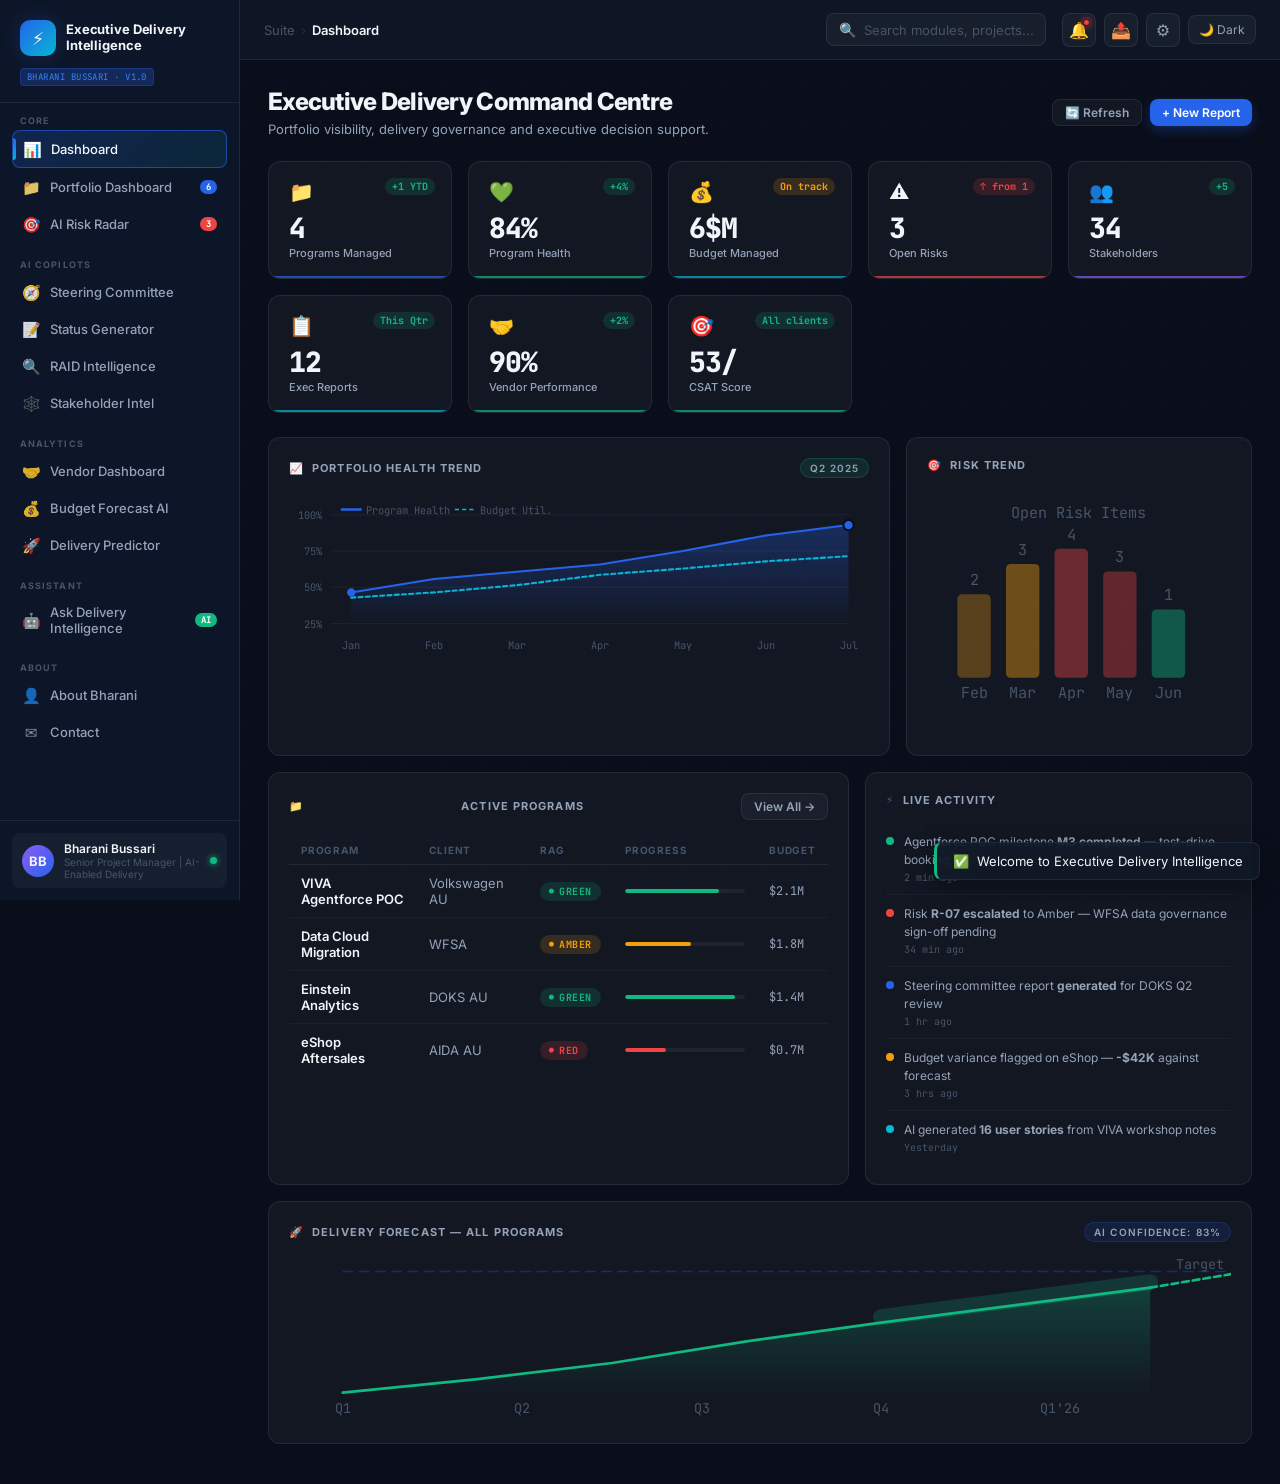
==== commit fdbbda47: "Update index.html" ====
--- a/index.html
+++ b/index.html
@@ -1595,7 +1595,7 @@
           </thead>
           <tbody>
             <tr>
-              <td class="td-primary">VGA Agentforce POC</td>
+              <td class="td-primary">VIVA Agentforce POC</td>
               <td>Volkswagen AU</td>
               <td><span class="rag green">GREEN</span></td>
               <td>
@@ -1607,7 +1607,7 @@
             </tr>
             <tr>
               <td class="td-primary">Data Cloud Migration</td>
-              <td>VWFS</td>
+              <td>WFSA</td>
               <td><span class="rag amber">AMBER</span></td>
               <td>
                 <div class="progress-bar" role="progressbar" aria-valuenow="55" aria-valuemin="0" aria-valuemax="100" aria-label="Progress 55 percent" style="width:120px">
@@ -1618,7 +1618,7 @@
             </tr>
             <tr>
               <td class="td-primary">Einstein Analytics</td>
-              <td>Audi AU</td>
+              <td>DOKS AU</td>
               <td><span class="rag green">GREEN</span></td>
               <td>
                 <div class="progress-bar" role="progressbar" aria-valuenow="92" aria-valuemin="0" aria-valuemax="100" aria-label="Progress 92 percent" style="width:120px">
@@ -1629,7 +1629,7 @@
             </tr>
             <tr>
               <td class="td-primary">eShop Aftersales</td>
-              <td>Skoda AU</td>
+              <td>AIDA AU</td>
               <td><span class="rag red">RED</span></td>
               <td>
                 <div class="progress-bar" role="progressbar" aria-valuenow="34" aria-valuemin="0" aria-valuemax="100" aria-label="Progress 34 percent" style="width:120px">
@@ -1655,14 +1655,14 @@
         <div class="activity-item">
           <div class="activity-dot" style="background:var(--danger)" aria-hidden="true"></div>
           <div>
-            <div class="activity-text">Risk <strong>R-07 escalated</strong> to Amber — VWFS data governance sign-off pending</div>
+            <div class="activity-text">Risk <strong>R-07 escalated</strong> to Amber — WFSA data governance sign-off pending</div>
             <div class="activity-time">34 min ago</div>
           </div>
         </div>
         <div class="activity-item">
           <div class="activity-dot" style="background:var(--primary)" aria-hidden="true"></div>
           <div>
-            <div class="activity-text">Steering committee report <strong>generated</strong> for Audi Q2 review</div>
+            <div class="activity-text">Steering committee report <strong>generated</strong> for DOKS Q2 review</div>
             <div class="activity-time">1 hr ago</div>
           </div>
         </div>
@@ -1676,7 +1676,7 @@
         <div class="activity-item">
           <div class="activity-dot" style="background:var(--accent)" aria-hidden="true"></div>
           <div>
-            <div class="activity-text">AI generated <strong>16 user stories</strong> from VGA workshop notes</div>
+            <div class="activity-text">AI generated <strong>16 user stories</strong> from VIVA workshop notes</div>
             <div class="activity-time">Yesterday</div>
           </div>
         </div>
@@ -1888,7 +1888,7 @@
       <table class="data-table">
         <thead><tr><th scope="col">ID</th><th scope="col">Risk Description</th><th scope="col">Program</th><th scope="col">P</th><th scope="col">I</th><th scope="col">Score</th><th scope="col">Owner</th><th scope="col">AI Mitigation</th><th scope="col">Trend</th></tr></thead>
         <tbody>
-          <tr><td class="td-mono" style="color:var(--danger)">R-01</td><td class="td-primary">Legal sign-off delay on VWFS data migration</td><td>Data Cloud</td><td class="td-mono">5</td><td class="td-mono">4</td><td><span class="rag red">20 CRIT</span></td><td class="td-mono">Bharani</td><td style="font-size:11px;color:var(--text-secondary)">Escalate to CISO — 5-day extension protocol</td><td style="color:var(--danger);font-size:16px">↑</td></tr>
+          <tr><td class="td-mono" style="color:var(--danger)">R-01</td><td class="td-primary">Legal sign-off delay on WFSA data migration</td><td>Data Cloud</td><td class="td-mono">5</td><td class="td-mono">4</td><td><span class="rag red">20 CRIT</span></td><td class="td-mono">Bharani</td><td style="font-size:11px;color:var(--text-secondary)">Escalate to CISO — 5-day extension protocol</td><td style="color:var(--danger);font-size:16px">↑</td></tr>
           <tr><td class="td-mono" style="color:var(--warning)">R-02</td><td class="td-primary">eShop scope creep — SAP integration complexity underestimated</td><td>eShop</td><td class="td-mono">4</td><td class="td-mono">3</td><td><span class="rag amber">12 HIGH</span></td><td class="td-mono">Tech Lead</td><td style="font-size:11px;color:var(--text-secondary)">CR raised, steering committee review Thu</td><td style="color:var(--warning);font-size:16px">→</td></tr>
           <tr><td class="td-mono" style="color:var(--warning)">R-03</td><td class="td-primary">Budget variance -$42K on eShop delivery track</td><td>eShop</td><td class="td-mono">3</td><td class="td-mono">4</td><td><span class="rag amber">12 HIGH</span></td><td class="td-mono">Bharani</td><td style="font-size:11px;color:var(--text-secondary)">Recovery plan drafted — phase defer approved by sponsor</td><td style="color:var(--success);font-size:16px">↓</td></tr>
         </tbody>
@@ -1914,7 +1914,7 @@
       <div style="display:flex;flex-direction:column;gap:14px">
         <div class="card">
           <div class="card-title">📋 <span>Program Inputs</span></div>
-          <div class="form-group"><label class="form-label" for="sc-project">Project Name</label><input class="form-input" id="sc-project" placeholder="e.g. VGA Agentforce POC" value="VGA Agentforce POC"></div>
+          <div class="form-group"><label class="form-label" for="sc-project">Project Name</label><input class="form-input" id="sc-project" placeholder="e.g. VIVA Agentforce POC" value="VIVA Agentforce POC"></div>
           <div class="form-group"><label class="form-label" for="sc-period">Reporting Period</label><input class="form-input" id="sc-period" placeholder="e.g. Q2 2025 — Week 24" value="Q2 2025 — Week 24"></div>
           <div class="form-group"><label class="form-label" for="sc-budget">Budget Status</label><input class="form-input" id="sc-budget" placeholder="e.g. $2.1M approved, $1.4M spent, on track" value="$2.1M approved, $1.4M spent, on track"></div>
           <div class="form-group"><label class="form-label" for="sc-schedule">Schedule Status</label><input class="form-input" id="sc-schedule" placeholder="e.g. On schedule — M3 complete, M4 in progress" value="On schedule — M3 complete, M4 in progress"></div>
@@ -1922,7 +1922,7 @@
         <div class="card">
           <div class="card-title">⚠️ <span>RAID Summary</span></div>
           <div class="form-group"><label class="form-label" for="sc-risks">Top Risks</label><textarea class="form-textarea" id="sc-risks" style="min-height:70px">R-01: Legal sign-off delay (P5/I4) — escalated to CISO&#10;R-02: Scope creep on SAP integration (P4/I3)</textarea></div>
-          <div class="form-group"><label class="form-label" for="sc-issues">Key Issues &amp; Dependencies</label><textarea class="form-textarea" id="sc-issues" style="min-height:60px">I-01: VWFS data governance team sign-off pending EOW&#10;D-01: Data Cloud schema required before agent training</textarea></div>
+          <div class="form-group"><label class="form-label" for="sc-issues">Key Issues &amp; Dependencies</label><textarea class="form-textarea" id="sc-issues" style="min-height:60px">I-01: WFSA data governance team sign-off pending EOW&#10;D-01: Data Cloud schema required before agent training</textarea></div>
           <div class="form-group"><label class="form-label" for="sc-vendors">Vendor Updates</label><textarea class="form-textarea" id="sc-vendors" style="min-height:60px">MuleSoft: On track, SLA 99.2%&#10;SAP SI: Minor delay — integration spec finalised</textarea></div>
           <div class="form-group"><label class="form-label" for="sc-decisions">Decisions Required</label><textarea class="form-textarea" id="sc-decisions" style="min-height:60px">1. Approve 5-day legal sign-off extension&#10;2. Approve $42K budget CR for eShop recovery</textarea></div>
         </div>
@@ -1982,7 +1982,7 @@
               <option value="board">Board Report</option>
             </select>
           </div>
-          <div class="form-group"><label class="form-label" for="sg-program">Program Name</label><input class="form-input" id="sg-program" value="VGA Agentforce POC" placeholder="Program name"></div>
+          <div class="form-group"><label class="form-label" for="sg-program">Program Name</label><input class="form-input" id="sg-program" value="VIVA Agentforce POC" placeholder="Program name"></div>
           <div class="form-group"><label class="form-label" for="sg-period">Period</label><input class="form-input" id="sg-period" value="W/E 27 June 2025" placeholder="Reporting period"></div>
           <div class="form-group">
             <label class="form-label" for="sg-rag">Overall RAG</label>
@@ -1992,7 +1992,7 @@
               <option value="RED">RED — Critical</option>
             </select>
           </div>
-          <div class="form-group"><label class="form-label" for="sg-achievements">Achievements This Period</label><textarea class="form-textarea" id="sg-achievements">M3 test-drive booking agent went live&#10;CSAT 5/5 received from VGA stakeholders&#10;Einstein Analytics rollout to 42 dealers complete</textarea></div>
+          <div class="form-group"><label class="form-label" for="sg-achievements">Achievements This Period</label><textarea class="form-textarea" id="sg-achievements">M3 test-drive booking agent went live&#10;CSAT 5/5 received from VIVA stakeholders&#10;Einstein Analytics rollout to 42 dealers complete</textarea></div>
           <div class="form-group"><label class="form-label" for="sg-nextsteps">Next Steps</label><textarea class="form-textarea" id="sg-nextsteps">M4 warranty claims agent build commences Mon&#10;Legal sign-off required by Thu for Data Cloud&#10;eShop recovery plan review — steering committee</textarea></div>
           <div class="form-group"><label class="form-label" for="sg-budgetline">Budget (spent / approved)</label><input class="form-input" id="sg-budgetline" value="$1.4M spent of $2.1M approved (67%) — on track"></div>
           <button class="btn btn-primary" style="width:100%;margin-top:4px" onclick="generateStatusReport()">⚡ Generate Status Report</button>
@@ -2035,7 +2035,7 @@
       <div class="card">
         <div class="card-title">📥 <span>Raw RAID Input</span></div>
         <div class="form-group"><label class="form-label" for="raid-input">Paste meeting notes, emails, or any project text</label>
-          <textarea class="form-textarea" id="raid-input" style="min-height:280px" placeholder="Paste any project text — meeting notes, emails, status updates. The AI will automatically identify and classify risks, assumptions, issues and dependencies...">Legal team mentioned sign-off could take longer than expected due to new VWFS privacy policy changes. Finance flagged budget creep on eShop integration work. We're assuming SAP will be upgraded by Q3. The Einstein rollout depends on the dealer portal being available. Need to resolve the data mapping issue from last sprint — blocking UAT. Vendor SLA for MuleSoft middleware has not been confirmed in writing. Assuming business users will be available for UAT in July.</textarea>
+          <textarea class="form-textarea" id="raid-input" style="min-height:280px" placeholder="Paste any project text — meeting notes, emails, status updates. The AI will automatically identify and classify risks, assumptions, issues and dependencies...">Legal team mentioned sign-off could take longer than expected due to new WFSA privacy policy changes. Finance flagged budget creep on eShop integration work. We're assuming SAP will be upgraded by Q3. The Einstein rollout depends on the dealer portal being available. Need to resolve the data mapping issue from last sprint — blocking UAT. Vendor SLA for MuleSoft middleware has not been confirmed in writing. Assuming business users will be available for UAT in July.</textarea>
         </div>
         <button class="btn btn-primary" style="width:100%" onclick="analyseRAID()">🤖 Extract &amp; Analyse RAID</button>
       </div>
@@ -2059,7 +2059,7 @@
           <tr><td class="td-mono">R-01</td><td><span class="chip chip-red">Risk</span></td><td class="td-primary">Legal sign-off delay blocking Data Cloud go-live</td><td><span class="rag red">CRITICAL</span></td><td class="td-mono">Bharani</td><td style="font-size:11px;color:var(--text-secondary)">Escalate to CISO + 5-day extension</td><td class="td-mono">27 Jun</td></tr>
           <tr><td class="td-mono">A-01</td><td><span class="chip chip-purple">Assumption</span></td><td class="td-primary">SAP upgrade will be completed by Q3 2025</td><td><span class="rag amber">HIGH</span></td><td class="td-mono">Arch Team</td><td style="font-size:11px;color:var(--text-secondary)">Confirm with SAP team — written confirmation</td><td class="td-mono">4 Jul</td></tr>
           <tr><td class="td-mono">I-01</td><td><span class="chip chip-amber">Issue</span></td><td class="td-primary">Data mapping issue blocking UAT — sprint carry-over</td><td><span class="rag amber">HIGH</span></td><td class="td-mono">Tech Lead</td><td style="font-size:11px;color:var(--text-secondary)">Fix in current sprint — daily standup focus</td><td class="td-mono">30 Jun</td></tr>
-          <tr><td class="td-mono">D-01</td><td><span class="chip chip-cyan">Dependency</span></td><td class="td-primary">Einstein rollout depends on dealer portal availability</td><td><span class="rag green">MEDIUM</span></td><td class="td-mono">Bharani</td><td style="font-size:11px;color:var(--text-secondary)">Confirm dealer portal readiness with VGA IT</td><td class="td-mono">11 Jul</td></tr>
+          <tr><td class="td-mono">D-01</td><td><span class="chip chip-cyan">Dependency</span></td><td class="td-primary">Einstein rollout depends on dealer portal availability</td><td><span class="rag green">MEDIUM</span></td><td class="td-mono">Bharani</td><td style="font-size:11px;color:var(--text-secondary)">Confirm dealer portal readiness with VIVA IT</td><td class="td-mono">11 Jul</td></tr>
           <tr><td class="td-mono">A-02</td><td><span class="chip chip-purple">Assumption</span></td><td class="td-primary">Business users available for UAT in July</td><td><span class="rag green">MEDIUM</span></td><td class="td-mono">BA Lead</td><td style="font-size:11px;color:var(--text-secondary)">Confirm availability — send UAT schedule</td><td class="td-mono">4 Jul</td></tr>
         </tbody>
       </table>
@@ -2082,7 +2082,7 @@
         <div class="card-title">📥 <span>Meeting Minutes / Stakeholder Notes</span></div>
         <div class="form-group">
           <label class="form-label" for="stak-input" style="position:absolute;left:-9999px">Stakeholder notes</label>
-          <textarea class="form-textarea" id="stak-input" style="min-height:200px" placeholder="Paste meeting minutes, email threads, or stakeholder notes here...">Meeting with VGA steering committee. CEO Marcus was supportive but flagged concerns about dealer disruption. IT Director Helen is a technical champion — very engaged. Marketing Director James showed resistance, worried about budget. CISO David is focused on compliance — needs weekly updates. Dealer principal network (150 dealers) are end users — currently low engagement. VWFS CFO Sandra controls budget approval — high influence, currently neutral.</textarea>
+          <textarea class="form-textarea" id="stak-input" style="min-height:200px" placeholder="Paste meeting minutes, email threads, or stakeholder notes here...">Meeting with VIVA steering committee. CEO Marcus was supportive but flagged concerns about dealer disruption. IT Director Helen is a technical champion — very engaged. Marketing Director James showed resistance, worried about budget. CISO David is focused on compliance — needs weekly updates. Dealer principal network (150 dealers) are end users — currently low engagement. WFSA CFO Sandra controls budget approval — high influence, currently neutral.</textarea>
         </div>
         <button class="btn btn-primary" style="width:100%;margin-bottom:12px" onclick="analyseStakeholders()">🤖 Map Stakeholders with AI</button>
         <div id="stakThinking" style="display:none;text-align:center;padding:20px"><div class="ai-thinking" style="justify-content:center"><span>🤖 Mapping stakeholder landscape</span><div class="dots"><span></span><span></span><span></span></div></div></div>
@@ -2307,8 +2307,8 @@
         <div class="card-title">📊 <span>Budget by Program</span></div>
         <div style="display:flex;flex-direction:column;gap:12px">
           <div>
-            <div class="flex-between" style="margin-bottom:4px"><span style="font-size:12px;color:var(--text-primary);font-weight:600">VGA Agentforce</span><span class="td-mono" style="font-size:11px;color:var(--success)">$1.4M / $2.1M</span></div>
-            <div class="progress-bar" role="progressbar" aria-valuenow="67" aria-valuemin="0" aria-valuemax="100" aria-label="VGA Agentforce budget 67 percent"><div class="progress-fill" style="width:67%;background:var(--success)"></div></div>
+            <div class="flex-between" style="margin-bottom:4px"><span style="font-size:12px;color:var(--text-primary);font-weight:600">VIVA Agentforce</span><span class="td-mono" style="font-size:11px;color:var(--success)">$1.4M / $2.1M</span></div>
+            <div class="progress-bar" role="progressbar" aria-valuenow="67" aria-valuemin="0" aria-valuemax="100" aria-label="VIVA Agentforce budget 67 percent"><div class="progress-fill" style="width:67%;background:var(--success)"></div></div>
           </div>
           <div>
             <div class="flex-between" style="margin-bottom:4px"><span style="font-size:12px;color:var(--text-primary);font-weight:600">Data Cloud Migration</span><span class="td-mono" style="font-size:11px;color:var(--warning)">$1.1M / $1.8M</span></div>
@@ -2354,7 +2354,7 @@
     <div class="grid-7030" style="margin-bottom:20px">
       <!-- Burnup Chart -->
       <div class="card">
-        <div class="card-title">📈 <span>Story Point Burnup — VGA Agentforce POC</span></div>
+        <div class="card-title">📈 <span>Story Point Burnup — VIVA Agentforce POC</span></div>
         <svg viewBox="0 0 560 200" xmlns="http://www.w3.org/2000/svg" style="width:100%" role="img" aria-label="Story point burnup chart across sprints one through eight">
           <defs>
             <linearGradient id="burnupGrad" x1="0" y1="0" x2="0" y2="1">
@@ -2466,17 +2466,17 @@
           <div class="card-title">📋 <span>Expert Prompt Templates</span></div>
           <div style="display:flex;flex-direction:column;gap:6px" id="promptTemplates">
             <button class="prompt-template-btn" onclick="useTemplate('Write a project recovery plan for the eShop Aftersales program which is RED status, -$42K budget variance and scope creep on SAP integration. Include immediate actions, owner assignments, and a revised delivery timeline.')">🚨 Project Recovery Plan</button>
-            <button class="prompt-template-btn" onclick="useTemplate('Draft an executive communication to the VGA steering committee explaining the AMBER status on Data Cloud Migration due to legal sign-off delays. Keep it concise, solution-focused, and include a recommended decision for the committee.')">✉️ Executive Communication</button>
-            <button class="prompt-template-btn" onclick="useTemplate('Create a risk escalation email to the VWFS CISO regarding R-01 (legal sign-off delay on data migration). The risk is rated P5/I4 (Critical). Request a 5-day extension approval with clear rationale and impact if not approved.')">⚠️ Risk Escalation Email</button>
-            <button class="prompt-template-btn" onclick="useTemplate('Recommend a stakeholder engagement strategy for James (Marketing Director) who is resistant to the VGA Agentforce program due to budget concerns. He has medium power and medium interest. What are the best approaches to shift him from resistant to neutral or supportive?')">🕸️ Stakeholder Strategy</button>
+            <button class="prompt-template-btn" onclick="useTemplate('Draft an executive communication to the VIVA steering committee explaining the AMBER status on Data Cloud Migration due to legal sign-off delays. Keep it concise, solution-focused, and include a recommended decision for the committee.')">✉️ Executive Communication</button>
+            <button class="prompt-template-btn" onclick="useTemplate('Create a risk escalation email to the WFSA CISO regarding R-01 (legal sign-off delay on data migration). The risk is rated P5/I4 (Critical). Request a 5-day extension approval with clear rationale and impact if not approved.')">⚠️ Risk Escalation Email</button>
+            <button class="prompt-template-btn" onclick="useTemplate('Recommend a stakeholder engagement strategy for James (Marketing Director) who is resistant to the VIVA Agentforce program due to budget concerns. He has medium power and medium interest. What are the best approaches to shift him from resistant to neutral or supportive?')">🕸️ Stakeholder Strategy</button>
             <button class="prompt-template-btn" onclick="useTemplate('Draft a vendor escalation email to the SAP Systems Integrator regarding their 5-day milestone delay on the eShop integration spec. Request a revised delivery date, root cause analysis, and remediation plan within 48 hours.')">🤝 Vendor Escalation</button>
             <button class="prompt-template-btn" onclick="useTemplate('The eShop budget has a -$42K variance with 66% of project remaining. Analyse the options: (1) raise a change request, (2) reduce scope, (3) absorb within contingency. Recommend the best path with pros and cons of each.')">💰 Budget Issue Analysis</button>
             <button class="prompt-template-btn" onclick="useTemplate('Draft a change request for $50K additional budget on the eShop Aftersales project due to underestimated SAP integration complexity. Include business justification, impact of not approving, and risk mitigation.')">📝 Change Request Draft</button>
-            <button class="prompt-template-btn" onclick="useTemplate('We need to add 2 more developers to the VGA Agentforce POC for sprints 7 and 8. Draft a resource planning request to the delivery manager explaining the need, expected outcomes, and ROI.')">👥 Resource Planning Request</button>
+            <button class="prompt-template-btn" onclick="useTemplate('We need to add 2 more developers to the VIVA Agentforce POC for sprints 7 and 8. Draft a resource planning request to the delivery manager explaining the need, expected outcomes, and ROI.')">👥 Resource Planning Request</button>
             <button class="prompt-template-btn" onclick="useTemplate('Explain how Agentforce AI agents could be used to automate warranty claims processing for a dealer network of 150 dealers. Include technical approach, business value, implementation timeline, and risks. Bharani has already delivered a POC at Volkswagen Group Australia.')">🤖 Agentforce Strategy</button>
-            <button class="prompt-template-btn" onclick="useTemplate('Write 5 targeted interview talking points for Bharani Bussari applying for a Salesforce Delivery Manager role at Capgemini. Focus on the VGA portfolio ($6M, CSAT 5/5), Agentforce Specialist credential, AI-powered delivery, and the eShop recovery as a demonstration of resilience.')">🎯 Interview Talking Points</button>
+            <button class="prompt-template-btn" onclick="useTemplate('Write 5 targeted interview talking points for Bharani Bussari applying for a Salesforce Delivery Manager role at Capgemini. Focus on the VIVA portfolio ($6M, CSAT 5/5), Agentforce Specialist credential, AI-powered delivery, and the eShop recovery as a demonstration of resilience.')">🎯 Interview Talking Points</button>
             <button class="prompt-template-btn" onclick="useTemplate('The eShop project needs a go-live readiness checklist. Generate a comprehensive checklist covering UAT sign-off, training, hypercare plan, rollback procedure, communication plan, vendor readiness, and executive approval gates.')">✅ Go-Live Checklist</button>
-            <button class="prompt-template-btn" onclick="useTemplate('Summarise the Digital Transformation lessons learned from the VGA Agentforce POC delivery for a senior executive audience. Highlight what worked (AI acceleration, stakeholder management, CSAT 5/5) and what to improve (legal governance, scope control on integrations).')">📚 Lessons Learned</button>
+            <button class="prompt-template-btn" onclick="useTemplate('Summarise the Digital Transformation lessons learned from the VIVA Agentforce POC delivery for a senior executive DOKSence. Highlight what worked (AI acceleration, stakeholder management, CSAT 5/5) and what to improve (legal governance, scope control on integrations).')">📚 Lessons Learned</button>
           </div>
         </div>
       </div>
@@ -2556,7 +2556,7 @@
           <div style="width:90px;font-size:11px;font-family:var(--font-mono);color:var(--text-muted);flex-shrink:0;padding-top:2px">2023–2026</div>
           <div style="flex:1">
             <div style="font-size:13px;font-weight:600;color:var(--text-primary)">Senior PM — Katzion Technology Solutions (GlobalLogic)</div>
-            <div style="font-size:12px;color:var(--text-secondary);margin-top:3px">$6M revenue · VGA, VWFS, Audi, Skoda · Agentforce POC · CSAT 5/5 · Client Impact Award</div>
+            <div style="font-size:12px;color:var(--text-secondary);margin-top:3px">$6M revenue · VIVA, WFSA, DOKS, AIDA · Agentforce POC · CSAT 5/5 · Client Impact Award</div>
           </div>
           <span class="rag green">GREEN</span>
         </div>
@@ -3364,7 +3364,7 @@
         <ul><li><strong>I-02:</strong> Data mapping issue blocking UAT — Priority: High — Fix this sprint</li>
         <li><strong>I-03:</strong> MuleSoft SLA not confirmed in writing — Priority: Medium — Chase vendor this week</li></ul>
         <h4>Dependencies Identified</h4>
-        <ul><li><strong>D-02:</strong> Dealer portal required before Einstein rollout — Priority: Medium — Confirm with VGA IT</li></ul>
+        <ul><li><strong>D-02:</strong> Dealer portal required before Einstein rollout — Priority: Medium — Confirm with VIVA IT</li></ul>
         <h4>🤖 AI Priority Action</h4>
         <p>Legal sign-off risk is the critical path item. Escalate today with a pre-drafted 5-day extension protocol to avoid cascading impact on budget and UAT schedule.</p>
       </div>`;
@@ -3444,7 +3444,7 @@
 - Spent to date: $3.9M (65% utilised, midpoint of program)
 - eShop variance: -$42K (SAP integration underestimated)
 - Einstein Analytics: 93% spent, near completion — no concern
-- VGA Agentforce & Data Cloud: on track
+- VIVA Agentforce & Data Cloud: on track
 - Remaining: $2.1M to complete all 4 programs
 
 Provide: (1) EAC (Estimate at Completion) for the portfolio, (2) whether the -$42K variance is recoverable, (3) recommended financial actions, (4) cashflow prediction for next 3 months. Be specific with numbers.`;
@@ -3471,7 +3471,7 @@
 
   const system = `You are an Agile Delivery Coach and forecasting expert. Provide precise, data-driven forecasts.`;
   const userPrompt = `Analyse this Agile delivery situation:
-- Program: VGA Agentforce POC
+- Program: VIVA Agentforce POC
 - Sprints completed: 5 of 8 planned
 - Story points done: 312 of 400 (78%)
 - Average velocity: Sprint 1=18, S2=22, S3=24, S4=26, S5=24 — avg 22.8pts
@@ -3516,9 +3516,9 @@
   const system = `You are Delivery Intelligence, an elite AI-enabled Senior Delivery and Transformation Leader assistant with 18+ years of Salesforce and enterprise program delivery experience — working in the persona of Bharani Bussari, Senior Project Manager.
 
 Your portfolio context:
-- 4 active programs for Volkswagen Group Australia (VGA, VWFS, Audi, Skoda)
+- 4 active programs for Volkswagen Group Australia (VIVA, WFSA, DOKS, AIDA)
 - Total portfolio: $6M, CSAT 5/5 across all engagements
-- Programs: VGA Agentforce POC (GREEN, 78%), Data Cloud Migration (AMBER — legal sign-off delay), Einstein Analytics for Audi (GREEN, 92%), eShop Aftersales/Skoda (RED — budget variance -$42K, scope creep)
+- Programs: VIVA Agentforce POC (GREEN, 78%), Data Cloud Migration (AMBER — legal sign-off delay), Einstein Analytics for DOKS (GREEN, 92%), eShop Aftersales/AIDA (RED — budget variance -$42K, scope creep)
 - Team: Up to 35 FTE, multiple vendors including MuleSoft, SAP SI, AWS
 - Key risks: R-01 Legal sign-off (Critical), R-02 Scope creep (High), R-03 Budget variance (High)
 - Tools: Agentforce, Sales Cloud, Service Cloud, Experience Cloud, Data Cloud, MuleSoft, Einstein Analytics
@@ -3604,7 +3604,7 @@
   if (lower.includes('agentforce') || lower.includes('ai agent')) {
     return `**Agentforce Strategy Recommendation**
 
-For your context (VGA dealer network, 150 dealers, Salesforce Service Cloud):
+For your context (VIVA dealer network, 150 dealers, Salesforce Service Cloud):
 
 **Phase 1 (current POC):** Test-drive booking automation — AI routes inbound requests, checks dealer calendar via API, confirms booking without human intervention. 70% of test-drive admin eliminated.
 
@@ -3618,7 +3618,7 @@
 
 Based on your portfolio context: with 4 programs running simultaneously, I'd prioritise resolving R-01 (legal sign-off) today — it's the single item with cascade risk across Data Cloud, eShop timeline, and Q3 budget.
 
-Specific recommendation: draft a one-page escalation brief to the VWFS CISO with three options: (1) approve 5-day extension, (2) approve parallel processing on anonymised data, (3) accept delay and approve timeline revision. Give them options — executives decide faster when the choices are pre-packaged.
+Specific recommendation: draft a one-page escalation brief to the WFSA CISO with three options: (1) approve 5-day extension, (2) approve parallel processing on anonymised data, (3) accept delay and approve timeline revision. Give them options — executives decide faster when the choices are pre-packaged.
 
 What specifically would you like me to help with?`;
 }
